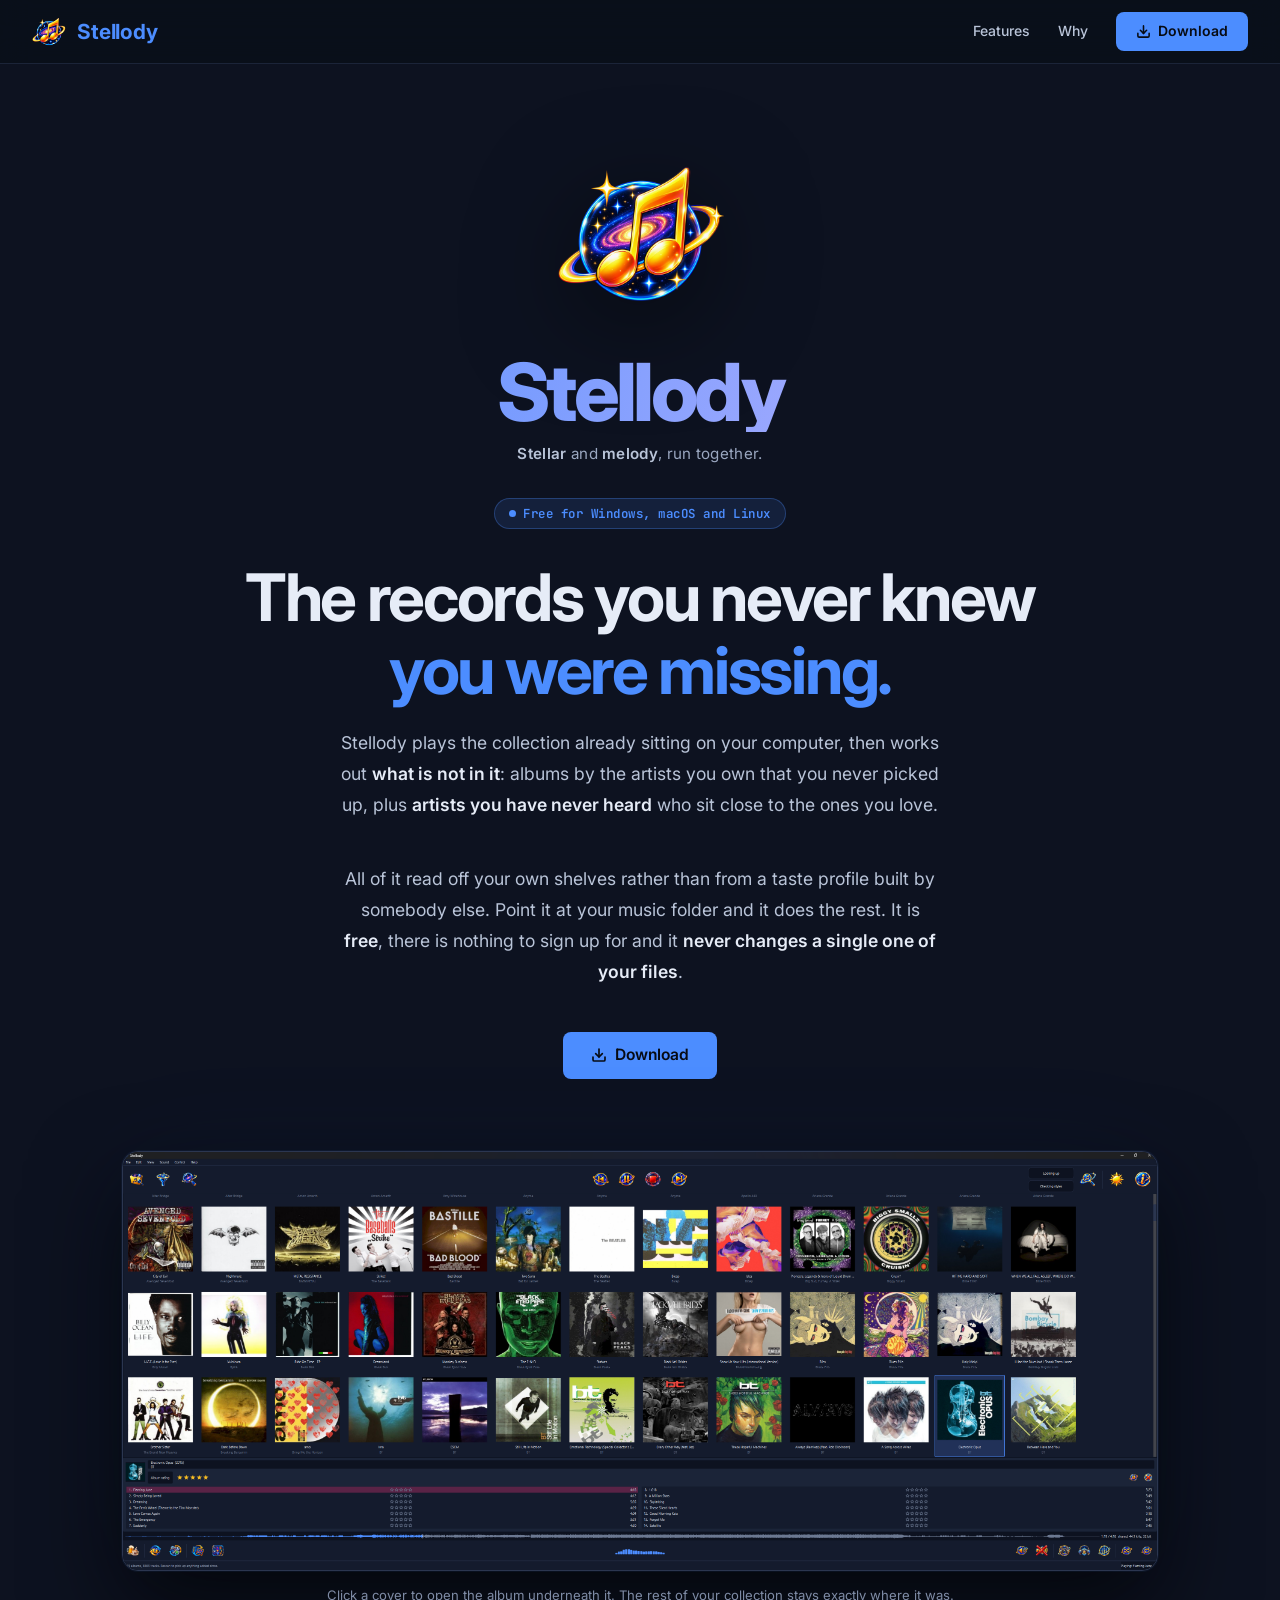
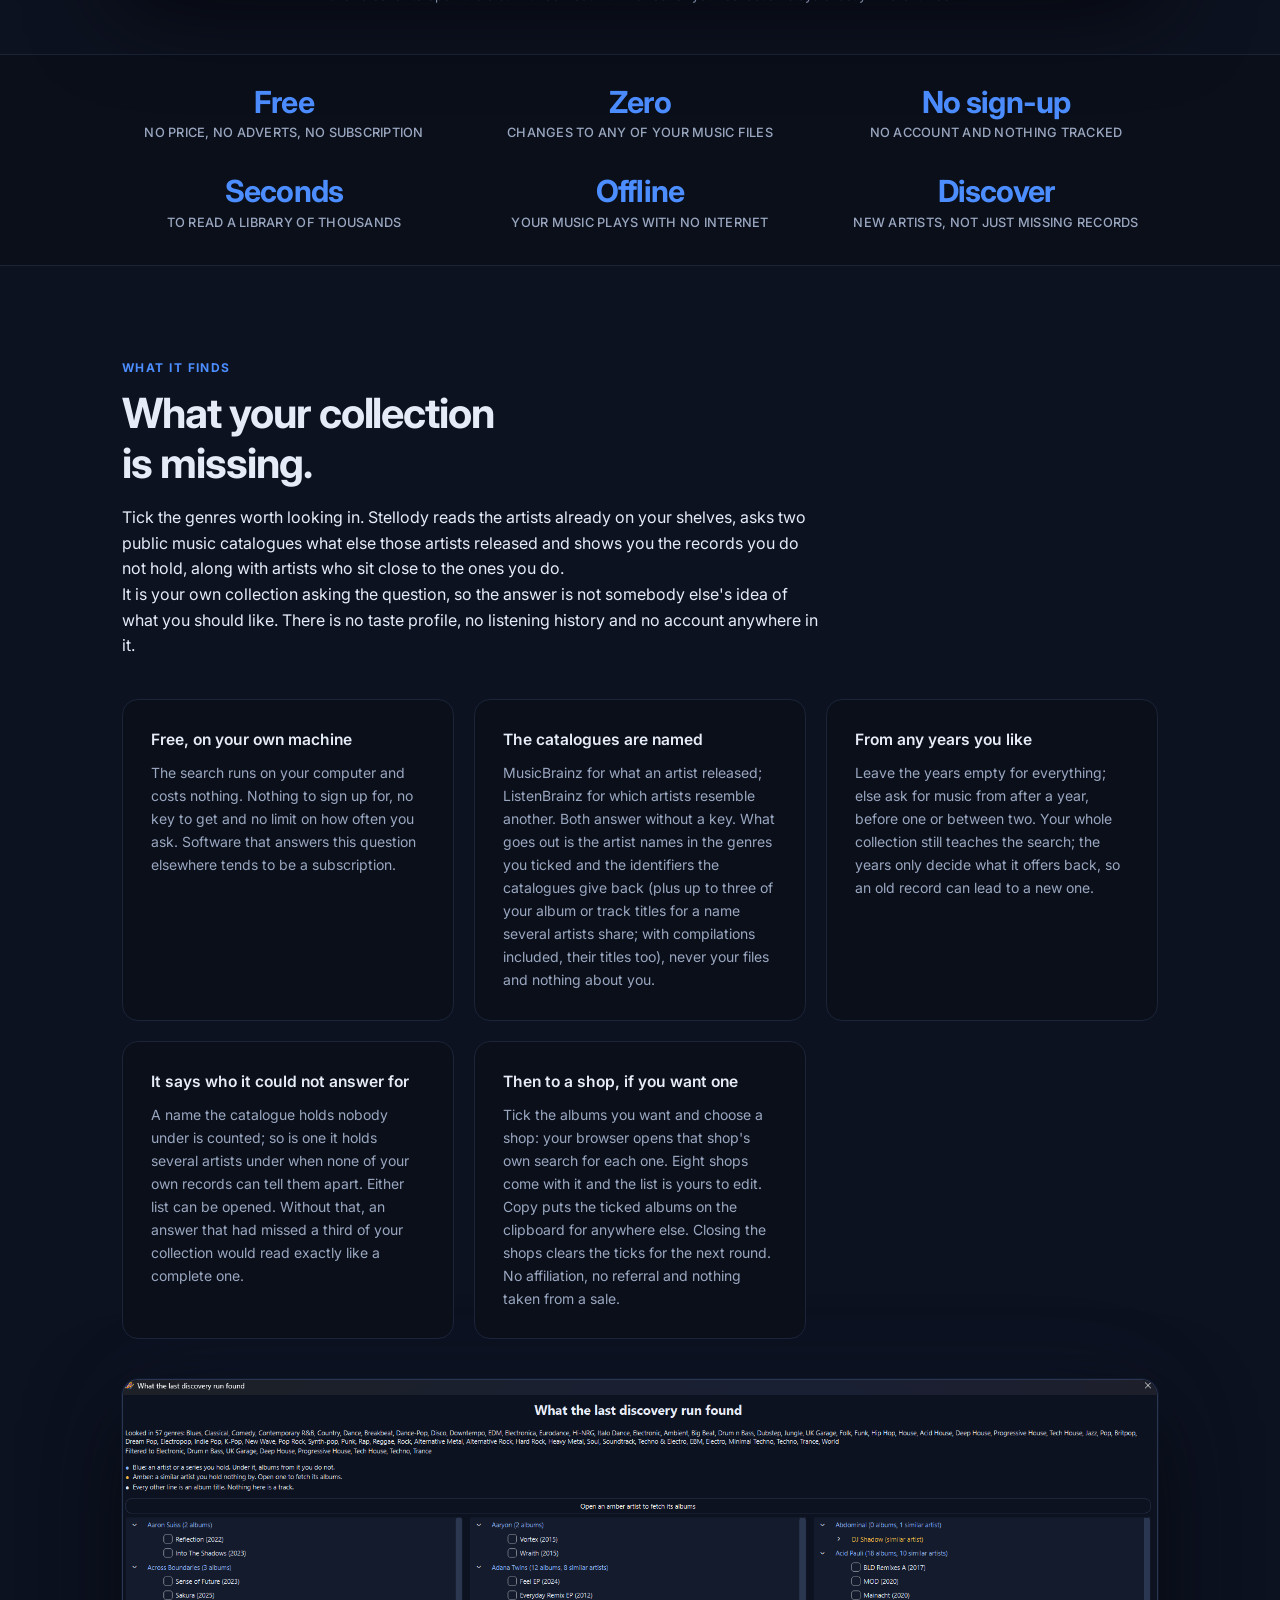
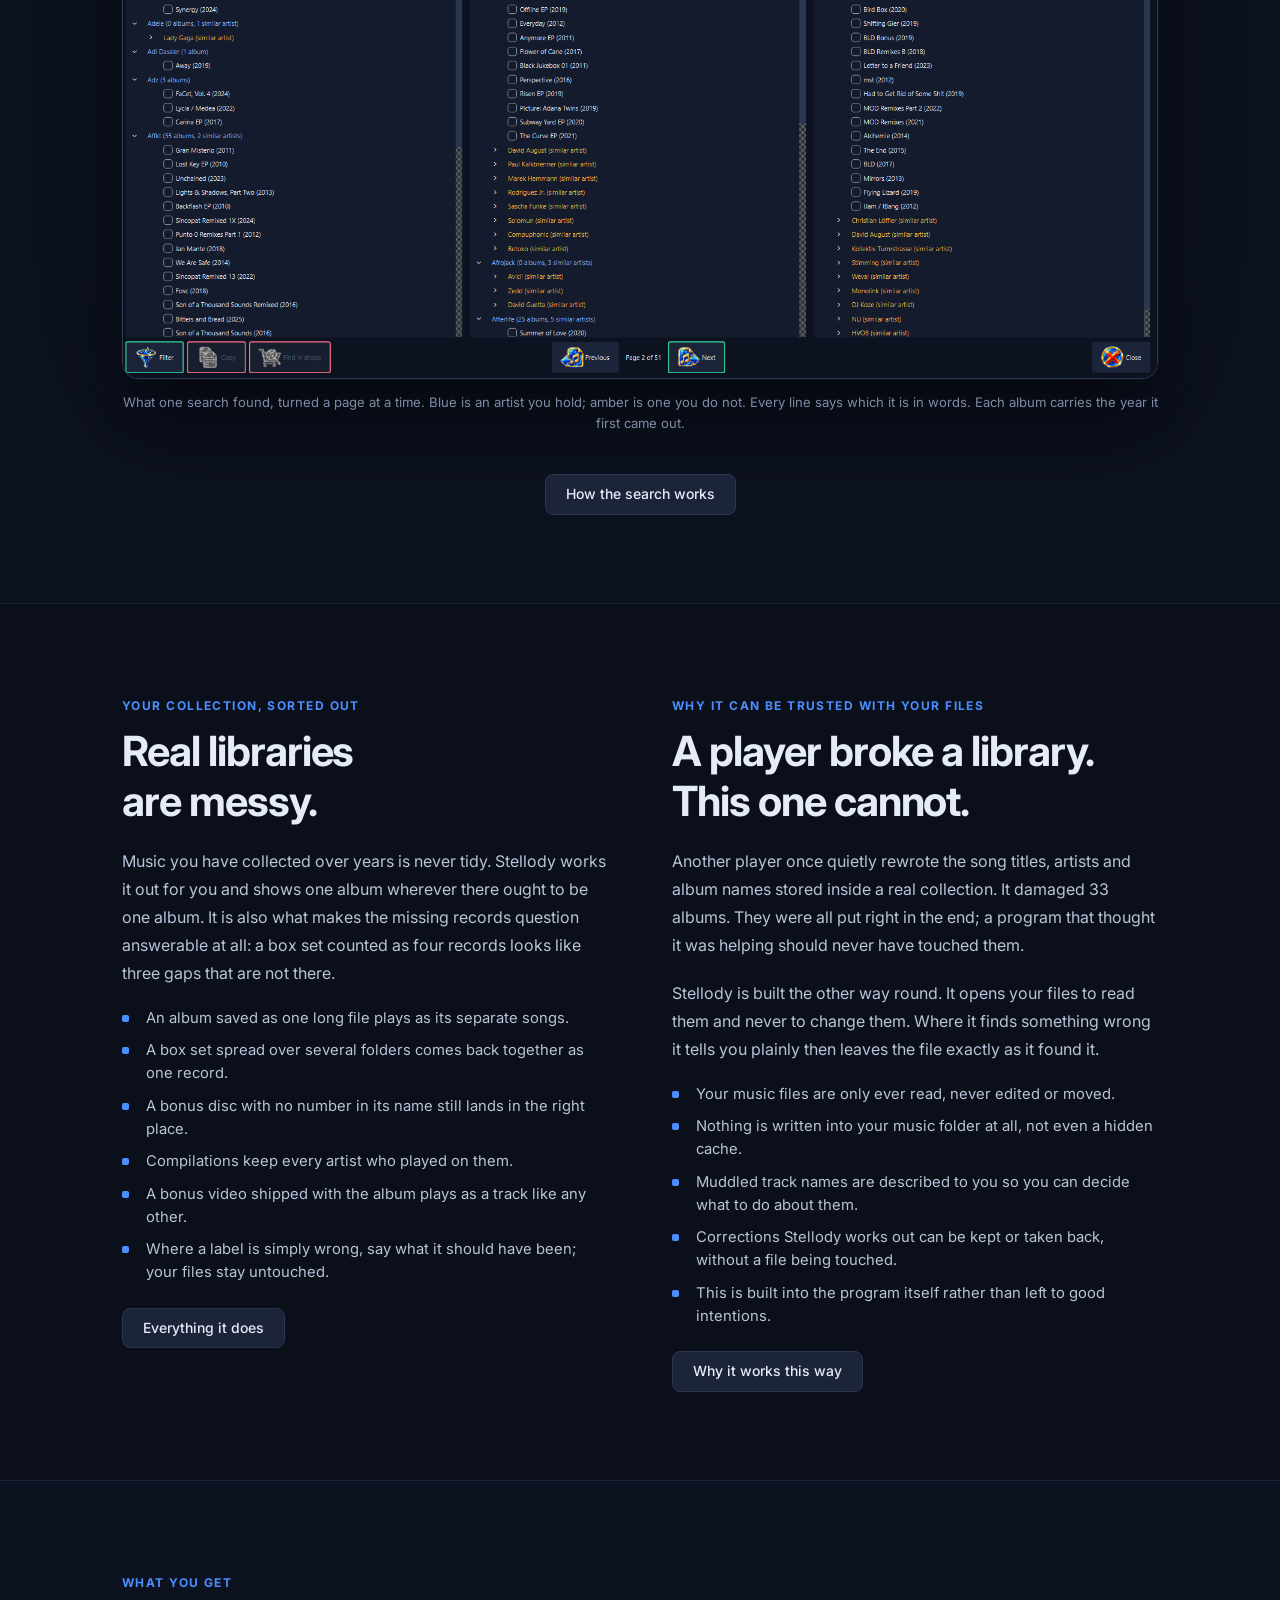
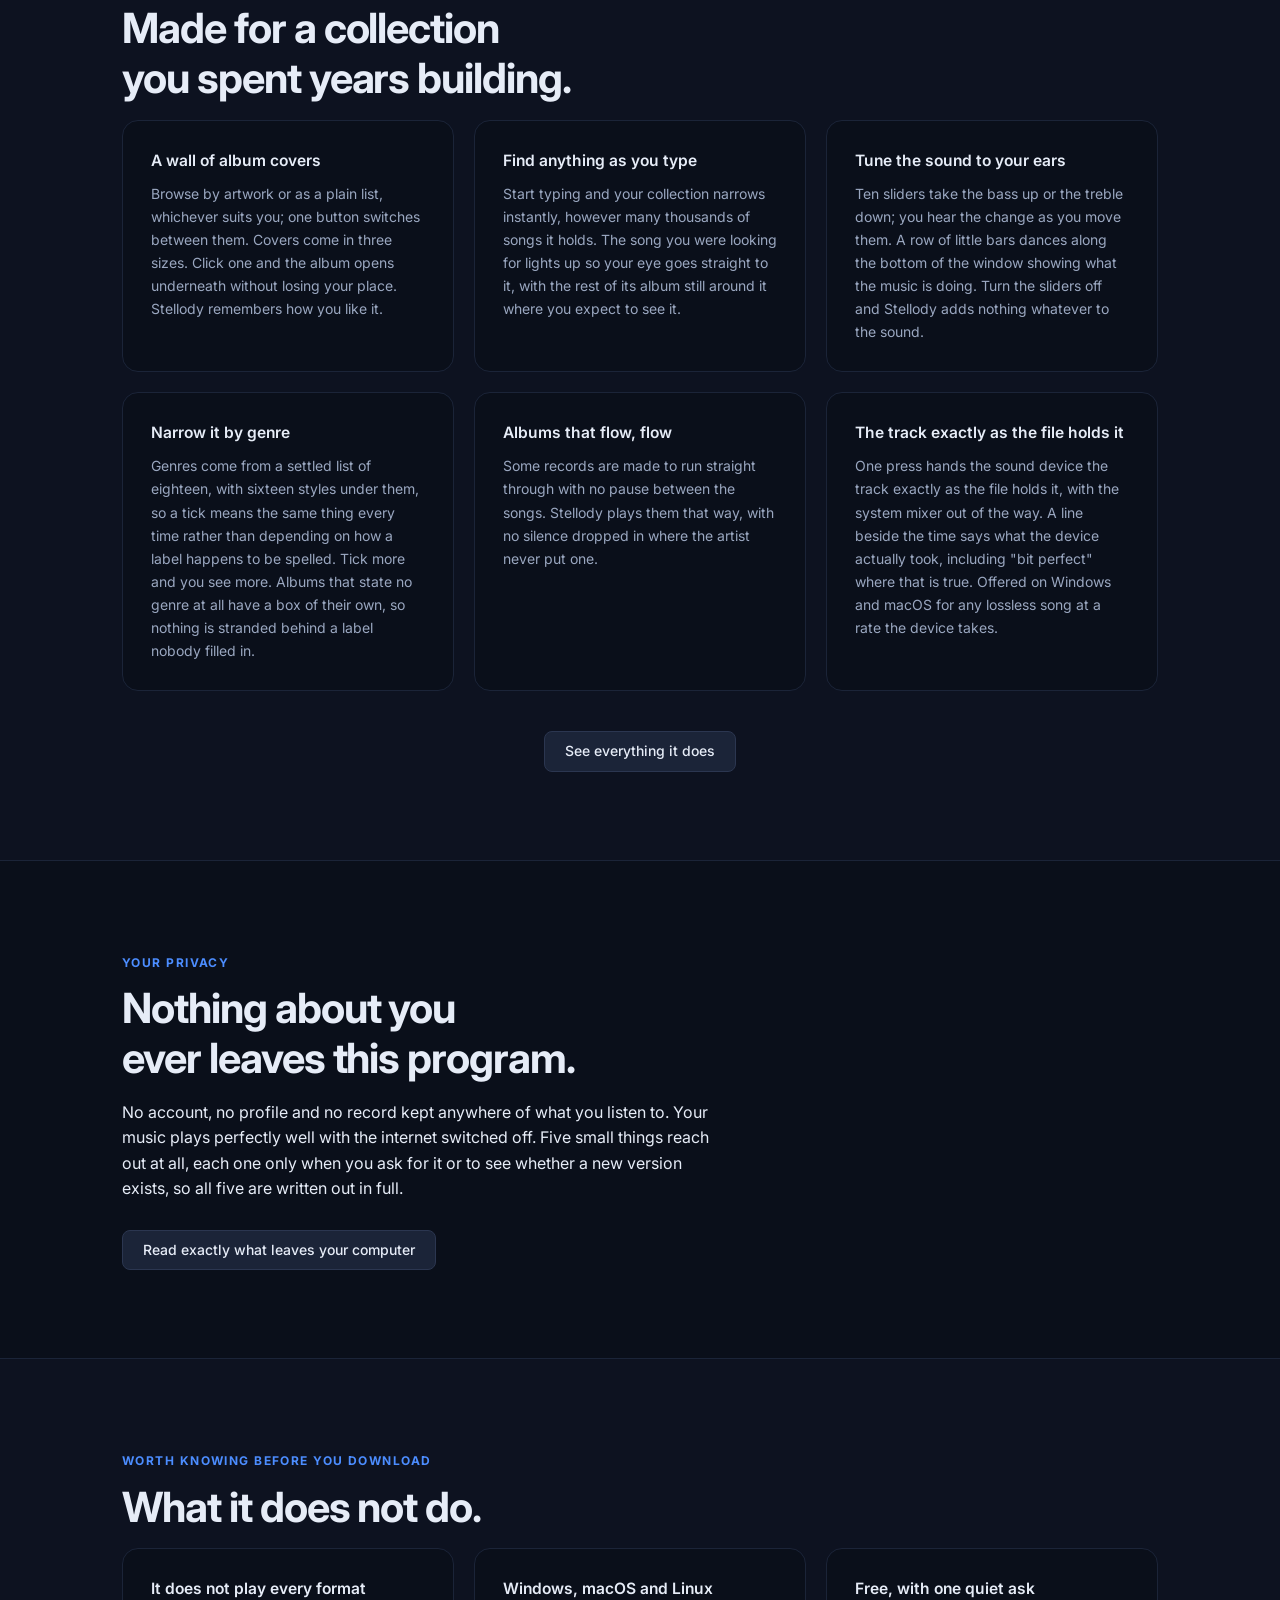
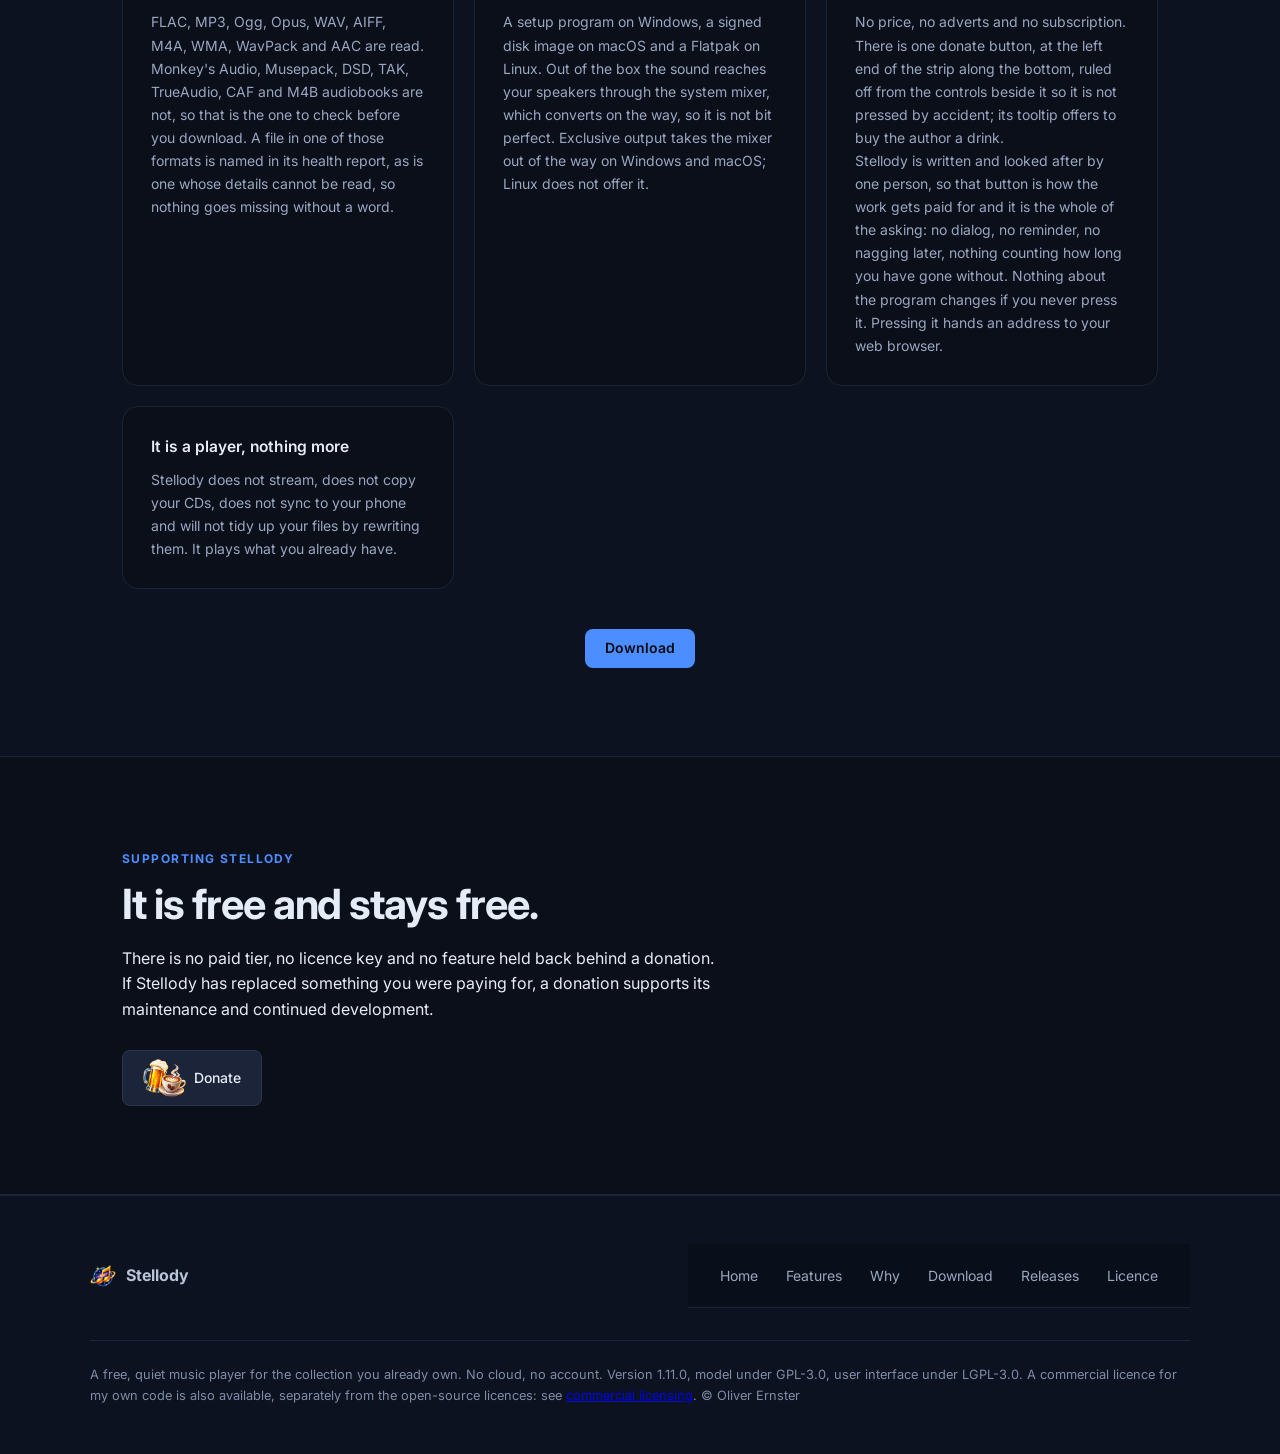
==== public/index.html @ 05eb162f "Mirror the site from Stellody@e28dd8b" ====
<!DOCTYPE html>
<html lang="en">
<head>
  <meta charset="UTF-8">
  <meta name="viewport" content="width=device-width, initial-scale=1.0">
  <title>Stellody: find the records your collection is missing</title>
  <meta name="description" content="Stellody plays the music already on your computer, then works out what is missing: albums by artists you own and artists close to them.">
  <link rel="canonical" href="https://stellody.co.uk/">
  <meta name="theme-color" content="#0d1220">
  <!-- Social link previews. og:image must be an absolute URL and a raster
       format; Discord and X will not resolve a relative path or render SVG. -->
  <meta property="og:type" content="website">
  <meta property="og:site_name" content="Stellody">
  <meta property="og:url" content="https://stellody.co.uk/">
  <meta property="og:title" content="Stellody: find the records your collection is missing">
  <meta property="og:description" content="Stellody plays the music already on your computer, then works out what is missing: albums by the artists you own and artists close to them. Read off your own shelves rather than a taste profile. Free; your files are never changed.">
  <meta property="og:image" content="https://stellody.co.uk/social-home.png">
  <meta property="og:image:type" content="image/png">
  <meta property="og:image:width" content="1200">
  <meta property="og:image:height" content="630">
  <meta property="og:image:alt" content="Stellody showing a wall of album sleeves with an album open beneath it">
  <meta property="og:locale" content="en_GB">
  <meta name="twitter:card" content="summary_large_image">
  <meta name="twitter:title" content="Stellody: find the records your collection is missing">
  <meta name="twitter:description" content="Plays the music already on your computer, then works out what is missing from it: albums by artists you own and artists close to them. Free; no files changed.">
  <meta name="twitter:image" content="https://stellody.co.uk/social-home.png">
  <script type="application/ld+json">
  {
    "@context": "https://schema.org",
    "@type": "WebSite",
    "@id": "https://stellody.co.uk/#site",
    "name": "Stellody",
    "url": "https://stellody.co.uk/",
    "inLanguage": "en-GB"
  }
  </script>
  <script type="application/ld+json">
  {
    "@context": "https://schema.org",
    "@type": "SoftwareApplication",
    "@id": "https://stellody.co.uk/#app",
    "name": "Stellody",
    "operatingSystem": ["Windows", "macOS", "Linux"],
    "applicationCategory": "MultimediaApplication",
    "applicationSubCategory": "Music player",
    "description": "Stellody plays the collection already on your computer, then works out what is missing from it: albums by the artists you own and artists who sit close to them, read off your own shelves rather than from a taste profile. No account, no subscription, no adverts and nothing about you sent anywhere. It never changes a single one of your files.",
    "url": "https://stellody.co.uk/",
    "downloadUrl": "https://github.com/oernster/stellody/releases",
    "license": ["https://www.gnu.org/licenses/gpl-3.0.html", "https://www.gnu.org/licenses/lgpl-3.0.html"],
    "image": "https://stellody.co.uk/stellody-512.png",
    "offers": {"@type": "Offer", "price": "0", "priceCurrency": "USD"},
    "author": {"@type": "Person", "name": "Oliver Ernster", "url": "https://github.com/oernster"}
  }
  </script>
  <link rel="icon" href="favicon.ico" sizes="any">
  <link rel="icon" type="image/png" sizes="32x32" href="favicon-32.png">
  <link rel="apple-touch-icon" href="apple-touch-icon.png">
  <link rel="preconnect" href="https://fonts.googleapis.com">
  <link rel="preconnect" href="https://fonts.gstatic.com" crossorigin>
  <link href="https://fonts.googleapis.com/css2?family=Inter:opsz,wght@14..32,300;14..32,400;14..32,500;14..32,600;14..32,700&family=JetBrains+Mono:wght@400;500&display=swap" rel="stylesheet">
  <link rel="stylesheet" href="styles.css">
</head>
<body>

<!-- Nav -->
<nav>
  <a class="nav-brand" href="./">
    <img src="stellody-512.png" alt="Stellody icon">
    <span>Stellody</span>
  </a>
  <div class="nav-right">
    <a class="nav-link" href="features.html">Features</a>
    <a class="nav-link" href="why.html">Why</a>
    <a class="btn-primary" href="download.html">
      <svg width="15" height="15" viewBox="0 0 24 24" fill="none" stroke="currentColor" stroke-width="2.5" stroke-linecap="round" stroke-linejoin="round"><path d="M21 15v4a2 2 0 0 1-2 2H5a2 2 0 0 1-2-2v-4"/><polyline points="7 10 12 15 17 10"/><line x1="12" y1="15" x2="12" y2="3"/></svg>
      Download
    </a>
  </div>
</nav>

<!-- Hero -->
<section class="hero">
  <img class="hero-icon fade" src="stellody-512.png" width="168" height="168" alt="Stellody app icon" fetchpriority="high" decoding="async">

  <p class="wordmark fade">Stellody</p>
  <p class="wordmark-gloss fade"><strong>Stellar</strong> and <strong>melody</strong>, run together.</p>

  <div class="badge fade">
    <span class="badge-dot"></span>
    Free for Windows, macOS and Linux
  </div>

  <h1 class="fade d1">The records you never knew<br><span class="accent">you were missing.</span></h1>

  <p class="hero-desc fade d2">
    Stellody plays the collection already sitting on your computer, then works out
    <strong>what is not in it</strong>: albums by the artists you own that you never picked up, plus
    <strong>artists you have never heard</strong> who sit close to the ones you love.</p>
  <p class="hero-desc fade d2">All of it read
    off your own shelves rather than from a taste profile built by somebody else. Point it at your
    music folder and it does the rest. It is <strong>free</strong>, there is nothing to sign up for
    and it <strong>never changes a single one of your files</strong>.
  </p>

  <div class="hero-cta fade d3">
    <a class="btn-primary" href="download.html">
      <svg width="16" height="16" viewBox="0 0 24 24" fill="none" stroke="currentColor" stroke-width="2.5" stroke-linecap="round" stroke-linejoin="round"><path d="M21 15v4a2 2 0 0 1-2 2H5a2 2 0 0 1-2-2v-4"/><polyline points="7 10 12 15 17 10"/><line x1="12" y1="15" x2="12" y2="3"/></svg>
      Download
    </a>
  </div>

  <div class="hero-shot fade d4">
    <div class="shot">
      <img src="screenshots/screenshot1.png" width="1720" height="696" alt="Stellody in its dark appearance, showing the collection as a grid of album sleeves. BT's Electronic Opus is picked out and opened in a pane beneath the grid: its cover, its title and its year above a five star album rating, then its fourteen tracks laid out in two columns, each track with a row of rating stars and a length beside it. Flaming June, the first track and the one playing, is marked on its row in the pane, while the foot of the window reads 613 albums, 8563 tracks at its left and Playing: Flaming June, BT at its right. The menu bar reads File, Edit, View, Sound, Control and Help. The play controls sit in the middle of the tray along the top, with the two discovery bars at rest to the right of them, each labelled with its stage and empty because no search is running; discovery, the appearance toggle and Help end the tray. The waveform of the playing track runs along the bottom with a line marking how far it has reached; beside it the time reads 1:19 of 4:18, then what the sound device took: shared, 44.1 kHz, 32 bit. The spectrum display sits in the middle of the strip below it. Volume, mute, the output device, exclusive output and the equalizer are grouped at its right end, then shuffle and repeat.">
    </div>
    <p class="shot-caption">Click a cover to open the album underneath it. The rest of your collection stays exactly where it was.</p>
  </div>
</section>

<!-- Stats bar -->
<div class="stats-bar">
  <div class="stats-inner">
    <div class="stat"><div class="stat-value">Free</div><div class="stat-label">No price, no adverts, no subscription</div></div>
    <div class="stat"><div class="stat-value">Zero</div><div class="stat-label">Changes to any of your music files</div></div>
    <div class="stat"><div class="stat-value">No sign-up</div><div class="stat-label">No account and nothing tracked</div></div>
    <div class="stat"><div class="stat-value">Seconds</div><div class="stat-label">To read a library of thousands</div></div>
    <div class="stat"><div class="stat-value">Offline</div><div class="stat-label">Your music plays with no internet</div></div>
    <div class="stat"><div class="stat-value">Discover</div><div class="stat-label">New artists, not just missing records</div></div>
  </div>
</div>

<!-- Discovery: the thing no other free local player does -->
<section class="section">
  <div class="section-label">What it finds</div>
  <h2 class="section-title">What your collection<br>is missing.</h2>
  <p style="max-width:70ch;">
    Tick the genres worth looking in. Stellody reads the artists already on your shelves, asks two
    public music catalogues what else those artists released and shows you the records you do not
    hold, along with artists who sit close to the ones you do.
  </p>
  <p style="max-width:70ch;">
    It is your own collection asking the question, so the answer is not somebody else's idea of what
    you should like. There is no taste profile, no listening history and no account anywhere in it.
  </p>
  <div class="features-grid" style="margin-top:2.5rem;">
    <div class="feat">
      <h3>Free, on your own machine</h3>
      <p>The search runs on your computer and costs nothing. Nothing to sign up for, no key to get and
      no limit on how often you ask. Software that answers this question elsewhere tends to be a
      subscription.</p>
    </div>
    <div class="feat">
      <h3>The catalogues are named</h3>
      <p>MusicBrainz for what an artist released; ListenBrainz for which artists resemble another. Both
      answer without a key. What goes out is the artist names in the genres you ticked and the
      identifiers the catalogues give back (plus up to three of your album or track titles for a name
      several artists share; with compilations included, their titles too), never your files and
      nothing about you.</p>
    </div>
    <div class="feat">
      <h3>From any years you like</h3>
      <p>Leave the years empty for everything; else ask for music from after a year, before one or
      between two. Your whole collection still teaches the search; the years only decide what it
      offers back, so an old record can lead to a new one.</p>
    </div>
    <div class="feat">
      <h3>It says who it could not answer for</h3>
      <p>A name the catalogue holds nobody under is counted; so is one it holds several artists under
      when none of your own records can tell them apart.
      Either list can be opened. Without that, an answer that had missed a third of your collection
      would read exactly like a complete one.</p>
    </div>
    <div class="feat">
      <h3>Then to a shop, if you want one</h3>
      <p>Tick the albums you want and choose a shop: your browser opens that shop's own search for each
      one. Eight shops come with it and the list is yours to edit. Copy puts the ticked albums on the
      clipboard for anywhere else. Closing the shops clears the ticks for the next round. No
      affiliation, no referral and nothing taken from a sale.</p>
    </div>
  </div>

  <div class="shot" style="margin-top:2.5rem;">
    <img src="screenshots/discovered.png" width="1722" height="995" alt="The What the last discovery run found window, opened across a wide screen. A line at the top says the search looked in 57 genres and lists them; the next says the answer is filtered to Electronic, Drum n Bass, UK Garage, Deep House, Progressive House, Tech House, Techno and Trance, with nothing held back. Under it a key names the three kinds of row: an artist or a series you hold, drawn in blue, with albums from it you do not hold underneath; a similar artist you hold nothing by, drawn in amber, which fetches its albums when opened; every other line, which is an album title. A strip reads Open an amber artist to fetch its albums. The answer is dealt into three columns, among them Aaron Suiss with 2 albums, Adana Twins with 12 albums and 8 similar artists listed in amber beneath them; Acid Pauli has 18 albums and 10 similar artists. Every album has a tick box with the year it first came out beside its title. Nothing is ticked, so Copy and Find in shops are outlined in red and shut off. One row runs under the columns: Filter, Copy and Find in shops at the left, then Previous and Next with the words Page 2 of 51 between them, Next ringed in green, then Close at the right.">
  </div>
  <p class="shot-caption">What one search found, turned a page at a time. Blue is an artist you hold; amber is one you do not. Every line says which it is in words. Each album carries the year it first came out.</p>

  <p style="text-align:center;margin-top:2.5rem;">
    <a class="btn-secondary" href="features.html">How the search works</a>
  </p>
</section>

<!-- Never writes -->
<div class="split-band">
  <section class="section">
    <div class="split-grid">
      <div class="split-text">
        <div class="section-label">Your collection, sorted out</div>
        <h2 class="section-title" style="margin-bottom:1.25rem;">Real libraries<br>are messy.</h2>
        <p>
          Music you have collected over years is never tidy. Stellody works it out for you and shows one
          album wherever there ought to be one album. It is also what makes the missing records question
          answerable at all: a box set counted as four records looks like three gaps that are not there.
        </p>
        <ul>
          <li>An album saved as one long file plays as its separate songs.</li>
          <li>A box set spread over several folders comes back together as one record.</li>
          <li>A bonus disc with no number in its name still lands in the right place.</li>
          <li>Compilations keep every artist who played on them.</li>
          <li>A bonus video shipped with the album plays as a track like any other.</li>
          <li>Where a label is simply wrong, say what it should have been; your files stay untouched.</li>
        </ul>
        <a class="btn-secondary" href="features.html">Everything it does</a>
      </div>
      <div class="split-text">
        <div class="section-label">Why it can be trusted with your files</div>
        <h2 class="section-title" style="margin-bottom:1.25rem;">A player broke a library.<br>This one cannot.</h2>
        <p>
          Another player once quietly rewrote the song titles, artists and album names stored inside a
          real collection. It damaged 33 albums. They were all put right in the end; a program that
          thought it was helping should never have touched them.
        </p>
        <p>
          Stellody is built the other way round. It opens your files to read them and never to change
          them. Where it finds something wrong it tells you plainly then leaves the file exactly as it
          found it.
        </p>
        <ul>
          <li>Your music files are only ever read, never edited or moved.</li>
          <li>Nothing is written into your music folder at all, not even a hidden cache.</li>
          <li>Muddled track names are described to you so you can decide what to do about them.</li>
          <li>Corrections Stellody works out can be kept or taken back, without a file being touched.</li>
          <li>This is built into the program itself rather than left to good intentions.</li>
        </ul>
        <a class="btn-secondary" href="why.html">Why it works this way</a>
      </div>
    </div>
  </section>
</div>

<!-- Feature grid -->
<section class="section">
  <div class="section-label">What you get</div>
  <h2 class="section-title">Made for a collection<br>you spent years building.</h2>
  <div class="features-grid">
    <div class="feat">
      <h3>A wall of album covers</h3>
      <p>Browse by artwork or as a plain list, whichever suits you; one button switches between
      them. Covers come in three sizes. Click one and the album opens underneath without losing your
      place. Stellody remembers how you like it.</p>
    </div>
    <div class="feat">
      <h3>Find anything as you type</h3>
      <p>Start typing and your collection narrows instantly, however many thousands of songs it holds.
      The song you were looking for lights up so your eye goes straight to it, with the rest of its album
      still around it where you expect to see it.</p>
    </div>
    <div class="feat">
      <h3>Tune the sound to your ears</h3>
      <p>Ten sliders take the bass up or the treble down; you hear the change as you move them. A row
      of little bars dances along the bottom of the window showing what the music is doing. Turn the
      sliders off and Stellody adds nothing whatever to the sound.</p>
    </div>
    <div class="feat">
      <h3>Narrow it by genre</h3>
      <p>Genres come from a settled list of eighteen, with sixteen styles under them, so a tick means the
      same thing every time rather than depending on how a label happens to be spelled. Tick more and you
      see more. Albums that state no genre at all have a box of their own, so nothing is stranded behind a
      label nobody filled in.</p>
    </div>
    <div class="feat">
      <h3>Albums that flow, flow</h3>
      <p>Some records are made to run straight through with no pause between the songs. Stellody plays
      them that way, with no silence dropped in where the artist never put one.</p>
    </div>
    <div class="feat">
      <h3>The track exactly as the file holds it</h3>
      <p>One press hands the sound device the track exactly as the file holds it, with the system mixer
      out of the way. A line beside the time says what the device actually took, including "bit
      perfect" where that is true. Offered on Windows and macOS for any lossless song at a rate the
      device takes.</p>
    </div>
  </div>
  <p style="text-align:center;margin-top:2.5rem;">
    <a class="btn-secondary" href="features.html">See everything it does</a>
  </p>
</section>

<!-- Privacy, in one line, with the detail on the Why page -->
<div class="split-band">
  <section class="section">
    <div class="section-label">Your privacy</div>
    <h2 class="section-title">Nothing about you<br>ever leaves this program.</h2>
    <p style="max-width:60ch;">
      No account, no profile and no record kept anywhere of what you listen to. Your music plays
      perfectly well with the internet switched off. Five small things reach out at all, each one only
      when you ask for it or to see whether a new version exists, so all five are written out in full.
    </p>
    <p style="margin-top:1.75rem;">
      <a class="btn-secondary" href="why.html">Read exactly what leaves your computer</a>
    </p>
  </section>
</div>

<!-- Honest about -->
<section class="section">
  <div class="section-label">Worth knowing before you download</div>
  <h2 class="section-title">What it does not do.</h2>
  <div class="features-grid">
    <div class="feat">
      <h3>It does not play every format</h3>
      <p>FLAC, MP3, Ogg, Opus, WAV, AIFF, M4A, WMA, WavPack and AAC are read. Monkey's Audio, Musepack,
      DSD, TAK, TrueAudio, CAF and M4B audiobooks are not, so that is the one to check before you download. A file in one of
      those formats is named in its health report, as is one whose details cannot be read, so nothing
      goes missing without a word.</p>
    </div>
    <div class="feat">
      <h3>Windows, macOS and Linux</h3>
      <p>A setup program on Windows, a signed disk image on macOS and a Flatpak on Linux. Out of the box
      the sound reaches your speakers through the system mixer, which converts on the way, so it is not
      bit perfect. Exclusive output takes the mixer out of the way on Windows and macOS; Linux does not
      offer it.</p>
    </div>
    <div class="feat">
      <h3>Free, with one quiet ask</h3>
      <p>No price, no adverts and no subscription. There is one donate button, at the left end of the
      strip along the bottom, ruled off from the controls beside it so it is not pressed by accident;
      its tooltip offers to buy the author a drink.</p>
      <p>Stellody is written and looked after by one person,
      so that button is how the work gets paid for and it is the whole of the asking: no dialog, no
      reminder, no nagging later, nothing counting how long you have gone without. Nothing about the
      program changes if you never press it. Pressing it hands an address to your web browser.</p>
    </div>
    <div class="feat">
      <h3>It is a player, nothing more</h3>
      <p>Stellody does not stream, does not copy your CDs, does not sync to your phone and will not tidy
      up your files by rewriting them. It plays what you already have.</p>
    </div>
  </div>
  <p style="text-align:center;margin-top:2.5rem;">
    <a class="btn-primary" href="download.html">Download</a>
  </p>
</section>

<!-- Supporting -->
<div class="split-band">
  <section class="section">
    <div class="section-label">Supporting Stellody</div>
    <h2 class="section-title">It is free and stays free.</h2>
    <p style="max-width:60ch;">
      There is no paid tier, no licence key and no feature held back behind a donation. If Stellody
      has replaced something you were paying for, a donation supports its maintenance and continued
      development.
    </p>
    <p style="margin-top:1.75rem;">
      <a class="btn-secondary" href="https://www.paypal.com/ncp/payment/A7PWRKSKXHBGC"><img src="donate.png" alt="">Donate</a>
    </p>
  </section>
</div>

<!-- Footer -->
<footer>
  <div class="footer-inner">
    <div class="footer-top">
      <a class="footer-brand" href="./">
        <img src="stellody-512.png" alt="Stellody">
        <span>Stellody</span>
      </a>
      <nav class="footer-links">
        <a href="./">Home</a>
        <a href="features.html">Features</a>
        <a href="why.html">Why</a>
        <a href="download.html">Download</a>
        <a href="https://github.com/oernster/stellody/releases">Releases</a>
        <a href="https://github.com/oernster/stellody/blob/main/LICENSE">Licence</a>
      </nav>
    </div>
    <div class="footer-bottom">
      <p>A free, quiet music player for the collection you already own. No cloud, no account.
      Version <!--VERSION-->1.11.0<!--/VERSION-->, model under GPL-3.0, user interface under LGPL-3.0.
      A commercial licence for my own code is also available, separately from the open-source licences: see <a href="https://ernster.dev/commercial-licensing.html">commercial licensing</a>.
      &copy; Oliver Ernster</p>
    </div>
  </div>
</footer>

</body>
</html>
---- public/styles.css ----
/* Stellody site styles, shared by every page.

   The palette is Stellody's own, taken from `stellody/ui/theme.py` rather than
   picked again here, so the site and the application cannot come to disagree
   about what colour Stellody is. The dark appearance is the one the site wears.
*/

:root {
  --base:     #0d1220;
  --mantle:   #0a0f1a;
  --crust:    #070b13;
  --surface0: #1b2438;
  --surface1: #2b3650;
  --surface2: #3a4767;
  --overlay0: #6b7891;
  --overlay1: #7f8ca6;
  --subtext0: #9aa7c0;
  --subtext1: #b9c4d8;
  --text:     #e6ecf7;
  --lavender: #a5b4fc;
  --blue:     #4c8dff;
  --sapphire: #69a1ff;
  --teal:     #5eead4;
  --green:    #34d399;
  --yellow:   #fbbf24;
  --peach:    #fb923c;
  --maroon:   #f2a2ad;
  --red:      #f87171;
  --mauve:    #c4b5fd;
  --pink:     #f0abfc;
  /* Stellody's accent is the blue the application paints its own with. The
     star colour is the one the rating control draws in. */
  --accent:        var(--blue);
  --accent-rgb:    76, 141, 255;
  --star:          var(--yellow);
}

*, *::before, *::after { box-sizing: border-box; margin: 0; padding: 0; }

html { scroll-behavior: smooth; }

body {
  font-family: 'Inter', system-ui, sans-serif;
  background: var(--base);
  color: var(--text);
  line-height: 1.6;
  -webkit-font-smoothing: antialiased;
}

/* Navigation */
nav {
  position: sticky;
  top: 0;
  z-index: 100;
  background: rgba(10, 15, 26, 0.88);
  backdrop-filter: blur(14px);
  -webkit-backdrop-filter: blur(14px);
  border-bottom: 1px solid var(--surface0);
  padding: 0 2rem;
  height: 64px;
  display: flex;
  align-items: center;
  justify-content: space-between;
}

.nav-brand { display: flex; align-items: center; gap: 0.7rem; text-decoration: none; }
/* The mark and the name carry the brand on every page but the front one, where
   the hero says it outright. At nav-link size the name read as another item in
   the bar rather than as whose site this is, so both are set deliberately
   above it. */
.nav-brand img { width: 34px; height: 34px; }
.nav-brand span { font-size: 1.3rem; font-weight: 700; letter-spacing: -0.01em; color: var(--accent); }

.nav-right { display: flex; align-items: center; gap: 1.75rem; }
.nav-right a.nav-link {
  color: var(--subtext1);
  text-decoration: none;
  font-size: 0.875rem;
  font-weight: 500;
  transition: color 0.18s;
}
.nav-right a.nav-link:hover { color: var(--text); }

/* Buttons */
.btn-primary {
  display: inline-flex;
  align-items: center;
  gap: 0.45rem;
  background: var(--accent);
  color: var(--crust);
  text-decoration: none;
  font-weight: 600;
  font-size: 0.875rem;
  padding: 0.5rem 1.25rem;
  border-radius: 8px;
  transition: opacity 0.18s, transform 0.15s;
  white-space: nowrap;
}
.btn-primary:hover { opacity: 0.88; transform: translateY(-1px); }

.btn-secondary {
  display: inline-flex;
  align-items: center;
  gap: 0.45rem;
  background: var(--surface0);
  color: var(--text);
  text-decoration: none;
  font-weight: 500;
  font-size: 0.875rem;
  padding: 0.5rem 1.25rem;
  border-radius: 8px;
  border: 1px solid var(--surface1);
  transition: background 0.18s, transform 0.15s;
  white-space: nowrap;
}
.btn-secondary:hover { background: var(--surface1); transform: translateY(-1px); }

/* A button whose label is preceded by artwork rather than plain text. Sized in
   em against the button's own type, so the two stay in proportion if that type
   ever changes. At one line box the artwork could not be read, so the mark
   takes 2.7 times that and this button is deliberately taller than a text-only
   one beside it. display: block drops the inline descender space that would
   otherwise add a stray couple of pixels under the picture. */
.btn-secondary img {
  display: block;
  height: 2.7em;
  width: auto;
}


/* Hero */
.hero { max-width: 1100px; margin: 0 auto; padding: 5.5rem 2rem 3rem; text-align: center; }

.hero-icon {
  display: block;
  width: 168px;
  height: 168px;
  margin: 0 auto 2rem;
  filter: drop-shadow(0 22px 50px rgba(0, 0, 0, 0.5));
}

/* The product's own name, as the largest thing on the page. The headline below
   says what it does; nothing said what it was called, so the name appeared only
   in the corner at nav size. Set above the headline's own ceiling on purpose,
   so the first thing read is the thing being named. */
.wordmark {
  font-size: clamp(3rem, 8vw, 5rem);
  font-weight: 800;
  letter-spacing: -0.045em;
  line-height: 1;
  margin: 0 0 0.6rem;
  color: var(--text);
}

/* The gradient is composed from palette tokens rather than from hex, so the
   one home for a colour stays the one home. It is applied only where the
   clip is supported: without the guard an unsupported browser keeps the
   transparent fill and the name disappears entirely, which is the one
   failure this element must not have. */
@supports ((-webkit-background-clip: text) or (background-clip: text)) {
  .wordmark {
    background: linear-gradient(100deg, var(--accent), var(--mauve));
    -webkit-background-clip: text;
    background-clip: text;
    color: transparent;
  }
}

.wordmark-gloss {
  font-size: 0.95rem;
  color: var(--subtext0);
  letter-spacing: 0.02em;
  margin: 0 0 2rem;
}
.wordmark-gloss strong { color: var(--subtext1); font-weight: 600; }

.badge {
  display: inline-flex;
  align-items: center;
  gap: 0.45rem;
  background: rgba(var(--accent-rgb), 0.12);
  border: 1px solid rgba(var(--accent-rgb), 0.3);
  color: var(--accent);
  font-size: 0.78rem;
  font-weight: 600;
  font-family: 'JetBrains Mono', monospace;
  padding: 0.3rem 0.9rem;
  border-radius: 99px;
  margin-bottom: 2rem;
  letter-spacing: 0.04em;
}
.badge-dot { width: 7px; height: 7px; border-radius: 50%; background: var(--accent); flex-shrink: 0; }

h1 {
  font-size: clamp(2.5rem, 6vw, 4.1rem);
  font-weight: 700;
  letter-spacing: -0.035em;
  line-height: 1.1;
  margin-bottom: 1.4rem;
}
h1 .accent { color: var(--accent); }

.hero-desc {
  font-size: 1.1rem;
  color: var(--subtext1);
  max-width: 600px;
  margin: 0 auto 2.75rem;
  line-height: 1.75;
}
.hero-desc strong { color: var(--text); font-weight: 600; }

.hero-cta { display: flex; gap: 1rem; justify-content: center; flex-wrap: wrap; margin-bottom: 4.5rem; }
.hero-cta .btn-primary, .hero-cta .btn-secondary { font-size: 0.975rem; padding: 0.7rem 1.75rem; }

.shot {
  border-radius: 16px;
  overflow: hidden;
  border: 1px solid var(--surface1);
  background: var(--crust);
  box-shadow:
    0 0 0 1px rgba(var(--accent-rgb), 0.06),
    0 36px 90px rgba(0, 0, 0, 0.7),
    0 0 120px rgba(var(--accent-rgb), 0.05);
}
.shot img { width: 100%; height: auto; display: block; }

/* Wider than the house default, because Stellody's window is: the shot is
   almost two and a half times as wide as it is tall, so the narrower frame
   left it a strip nobody could read the track list in. */
.hero-shot { max-width: 1100px; margin: 0 auto; }

/* Stats bar */
.stats-bar { background: var(--mantle); border-top: 1px solid var(--surface0); border-bottom: 1px solid var(--surface0); }
/* A grid rather than a wrapping flex row, so the two rows share their columns.
   Centring each row on its own contents put Seconds 49px to the left of Free
   above it and Discover 26px to the left of No sign-up, measured, because a
   row of three widths centres on the total of those widths. Stated tracks make
   the second row sit under the first whatever the words in it are. */
.stats-inner {
  max-width: 1100px;
  margin: 0 auto;
  padding: 2rem;
  display: grid;
  grid-template-columns: repeat(3, 1fr);
  gap: 2rem;
  align-items: start;
}
/* No dividers. A rule between siblings cannot know where a wrapped row begins,
   so the first stat on the second row carried a line with nothing to its left;
   the bar already wrapped at the ordinary desktop width, so it was there to be
   seen rather than waiting for a narrow one. The gap does the separating. */
.stat { text-align: center; padding: 0 1rem; }
.stat-value { font-size: 1.9rem; font-weight: 700; letter-spacing: -0.03em; color: var(--accent); line-height: 1; margin-bottom: 0.4rem; }
.stat-label { font-size: 0.8rem; color: var(--subtext0); font-weight: 500; letter-spacing: 0.02em; text-transform: uppercase; }

/* Section wrapper */
.section { max-width: 1100px; margin: 0 auto; padding: 5.5rem 2rem; }
.section-label {
  display: inline-block;
  color: var(--accent);
  font-size: 0.75rem;
  font-weight: 700;
  letter-spacing: 0.12em;
  text-transform: uppercase;
  margin-bottom: 0.75rem;
}
.section-title { font-size: clamp(1.8rem, 4vw, 2.6rem); font-weight: 700; letter-spacing: -0.025em; line-height: 1.2; margin-bottom: 1rem; }
.section-sub { font-size: 1.025rem; color: var(--subtext1); max-width: 560px; line-height: 1.75; margin-bottom: 3.5rem; }

/* Features grid */
.features-grid { display: grid; grid-template-columns: repeat(auto-fill, minmax(305px, 1fr)); gap: 1.25rem; }
.feat {
  background: var(--mantle);
  border: 1px solid var(--surface0);
  border-radius: 16px;
  padding: 1.75rem;
  transition: border-color 0.2s, transform 0.2s;
}
.feat:hover { border-color: var(--surface2); transform: translateY(-3px); }
.feat-icon {
  width: 44px;
  height: 44px;
  border-radius: 12px;
  display: flex;
  align-items: center;
  justify-content: center;
  margin-bottom: 1.1rem;
  flex-shrink: 0;
}
.ic-green  { background: rgba(166,227,161,0.15); color: var(--green); }
.ic-red    { background: rgba(243,139,168,0.15); color: var(--red); }
.ic-blue   { background: rgba(137,180,250,0.15); color: var(--blue); }
.ic-teal   { background: rgba(148,226,213,0.15); color: var(--teal); }
.ic-peach  { background: rgba(250,179,135,0.15); color: var(--peach); }
.ic-sapp   { background: rgba(116,199,236,0.15); color: var(--sapphire); }
.ic-lav    { background: rgba(180,190,254,0.15); color: var(--lavender); }
.ic-yellow { background: rgba(249,226,175,0.15); color: var(--yellow); }
.ic-mauve  { background: rgba(203,166,247,0.15); color: var(--mauve); }
.ic-pink   { background: rgba(245,194,231,0.15); color: var(--pink); }
/* A tenth card would sit alone on a fourth row, so it spans the grid and
   lays out horizontally, reading as a closing note rather than a leftover. */
.feat-wide { grid-column: 1 / -1; display: flex; align-items: center; gap: 1.25rem; }
.feat-wide .feat-icon { flex: 0 0 auto; margin-bottom: 0; }
.feat-wide .feat-wide-body { display: flex; flex-direction: column; gap: 0.35rem; }
.feat-wide h3 { margin: 0; }
.feat-wide p { margin: 0; }
@media (max-width: 700px) {
  .feat-wide { flex-direction: column; align-items: flex-start; gap: 0.75rem; }
}
.feat h3 { font-size: 0.975rem; font-weight: 600; color: var(--text); margin-bottom: 0.5rem; }
.feat p { font-size: 0.875rem; color: var(--subtext0); line-height: 1.65; }

.divider { max-width: 1100px; margin: 0 auto; height: 1px; background: var(--surface0); }

/* Split section (text + screenshot) */
.split-band { background: var(--mantle); border-top: 1px solid var(--surface0); border-bottom: 1px solid var(--surface0); }
/* Started at the top rather than centred. The two columns hold different
   amounts, 700px against 601px measured, so centring dropped the shorter
   one 50px and its blue label sat below the other's with nothing to
   explain the step. Two headings side by side are read as a pair. */
.split-grid { display: grid; grid-template-columns: 1fr 1fr; gap: 4rem; align-items: start; }
.split-grid .split-text p { color: var(--subtext1); font-size: 1rem; line-height: 1.75; margin-bottom: 1.25rem; }
.split-grid .split-text ul { list-style: none; display: flex; flex-direction: column; gap: 0.6rem; margin-bottom: 1.5rem; }
.split-grid .split-text li { font-size: 0.925rem; color: var(--subtext1); line-height: 1.55; padding-left: 1.5rem; position: relative; }
.split-grid .split-text li::before {
  content: '';
  position: absolute;
  left: 0;
  top: 0.55em;
  width: 7px;
  height: 7px;
  border-radius: 2px;
  background: var(--accent);
}

/* Code block */
.code-block { background: var(--crust); border: 1px solid var(--surface0); border-radius: 14px; overflow: hidden; }
.code-block-head {
  background: var(--surface0);
  padding: 0.55rem 1rem;
  font-size: 0.775rem;
  color: var(--subtext0);
  font-family: 'JetBrains Mono', monospace;
  display: flex;
  align-items: center;
  gap: 0.5rem;
  border-bottom: 1px solid var(--surface1);
}
.code-block pre {
  padding: 1.25rem;
  font-family: 'JetBrains Mono', monospace;
  font-size: 0.81rem;
  line-height: 1.8;
  color: var(--text);
  overflow-x: auto;
}
.tc { color: var(--overlay1); }
.tk { color: var(--blue); }
.ta { color: var(--green); }
.tf { color: var(--peach); }
.ts { color: var(--teal); }

.cli-grid { display: grid; grid-template-columns: 1fr 1fr; gap: 1.5rem; align-items: start; }

/* Architecture */
.arch-figure {
  display: block;
  width: 100%;
  max-width: 880px;
  margin: 1.75rem auto 0;
  background: var(--mantle);
  border: 1px solid var(--surface0);
  border-radius: 14px;
  padding: 1.75rem;
}
.arch-figure svg { width: 100%; height: auto; display: block; }

/* Install */
.install-band { background: var(--mantle); border-top: 1px solid var(--surface0); border-bottom: 1px solid var(--surface0); }
.install-grid { display: grid; grid-template-columns: 1fr 1fr; gap: 4rem; align-items: start; }
.install-grid .install-text p { color: var(--subtext1); font-size: 0.95rem; line-height: 1.7; margin-bottom: 1.75rem; }
.install-grid .install-text .note { margin-top: 1.25rem; font-size: 0.8rem; color: var(--overlay1); }
code.inline { font-family: 'JetBrains Mono', monospace; font-size: 0.82rem; color: var(--peach); }

/* Download */
#download .section-sub { margin-bottom: 1.25rem; }
.dl-version {
  display: block;
  width: fit-content;
  margin-left: auto;
  margin-right: auto;
  margin-top: 4px;
  font-size: 14px;
  color: var(--accent);
  border: 1px solid var(--surface1);
  border-radius: 999px;
  padding: 4px 14px;
}
.downloads {
  display: grid;
  grid-template-columns: repeat(auto-fit, minmax(260px, 1fr));
  gap: 16px;
  margin-top: 28px;
}
.dl-card {
  background: var(--crust);
  border: 1px solid var(--surface0);
  border-radius: 16px;
  padding: 24px 20px;
  text-align: center;
  display: flex;
  flex-direction: column;
  gap: 6px;
}
.dl-card .ico { font-size: 30px; }
.dl-card h3 { margin: 4px 0 0; font-size: 18px; font-weight: 600; }
.dl-card .req { color: var(--subtext0); font-size: 13px; margin: 0; }
.dl-card .btn-primary { margin: 14px auto 4px; }
.dl-card .meta {
  color: var(--subtext0);
  font-size: 12.5px;
  min-height: 1.2em;
  margin: 0;
}
.dl-card .how { color: var(--subtext0); font-size: 13px; margin: 8px 0 0; }
.dl-card code {
  background: var(--surface0);
  border: 1px solid var(--surface1);
  border-radius: 6px;
  padding: 1px 6px;
  font-size: 12px;
  font-family: 'JetBrains Mono', monospace;
  color: var(--peach);
}
.dl-links {
  text-align: center;
  color: var(--subtext0);
  font-size: 14px;
  margin: 18px 0 0;
}
.dl-links a { color: var(--accent); text-decoration: none; }
.dl-links a:hover { text-decoration: underline; }

/* Footer */
footer { border-top: 1px solid var(--surface0); padding: 3rem 2rem; }
.footer-inner { max-width: 1100px; margin: 0 auto; }
.footer-top { display: flex; align-items: center; justify-content: space-between; flex-wrap: wrap; gap: 1.5rem; margin-bottom: 2rem; }
.footer-brand { display: flex; align-items: center; gap: 0.6rem; text-decoration: none; }
.footer-brand img { width: 26px; height: 26px; }
.footer-brand span { font-size: 1rem; font-weight: 700; color: var(--subtext1); }
.footer-links { display: flex; gap: 1.75rem; flex-wrap: wrap; }
.footer-links a { color: var(--subtext0); text-decoration: none; font-size: 0.875rem; transition: color 0.18s; }
.footer-links a:hover { color: var(--text); }
.footer-bottom { border-top: 1px solid var(--surface0); padding-top: 1.5rem; display: flex; align-items: center; justify-content: space-between; flex-wrap: wrap; gap: 0.75rem; }
.footer-bottom p { font-size: 0.8rem; color: var(--overlay1); }

/* Screenshot caption */
.shot-caption { text-align: center; font-size: 0.82rem; color: var(--overlay1); margin-top: 0.85rem; }

/* Responsive */
/* Two columns before one, so a narrow window still pairs them up rather
   than running six stats down the page. They stay aligned either way. */
@media (max-width: 900px) {
  .stats-inner { grid-template-columns: repeat(2, 1fr); }
}

@media (max-width: 768px) {
  .split-grid, .install-grid, .cli-grid { grid-template-columns: 1fr; gap: 2.5rem; }
}
@media (max-width: 640px) {
  nav { padding: 0 1rem; }
  .nav-right .nav-link { display: none; }
  .hero { padding: 3rem 1.25rem 2rem; }
  .section { padding: 3.5rem 1.25rem; }
  .features-grid { grid-template-columns: 1fr; }
  .stats-inner { grid-template-columns: 1fr; gap: 1.25rem; }
}

/* Entrance animation */
@keyframes fadeUp { from { opacity: 0; transform: translateY(18px); } to { opacity: 1; transform: translateY(0); } }
.fade { animation: fadeUp 0.52s ease both; }
.d1 { animation-delay: 0.08s; }
.d2 { animation-delay: 0.18s; }
.d3 { animation-delay: 0.28s; }
.d4 { animation-delay: 0.38s; }

/* Prose pages (why.html) */
.prose p {
  color: var(--subtext1);
  font-size: 1.025rem;
  max-width: 820px;
  line-height: 1.75;
  margin-bottom: 1.25rem;
}
.prose a { color: var(--accent); text-decoration: none; }
.prose a:hover { text-decoration: underline; }
.cta-row { display: flex; gap: 1rem; flex-wrap: wrap; margin-top: 2rem; }
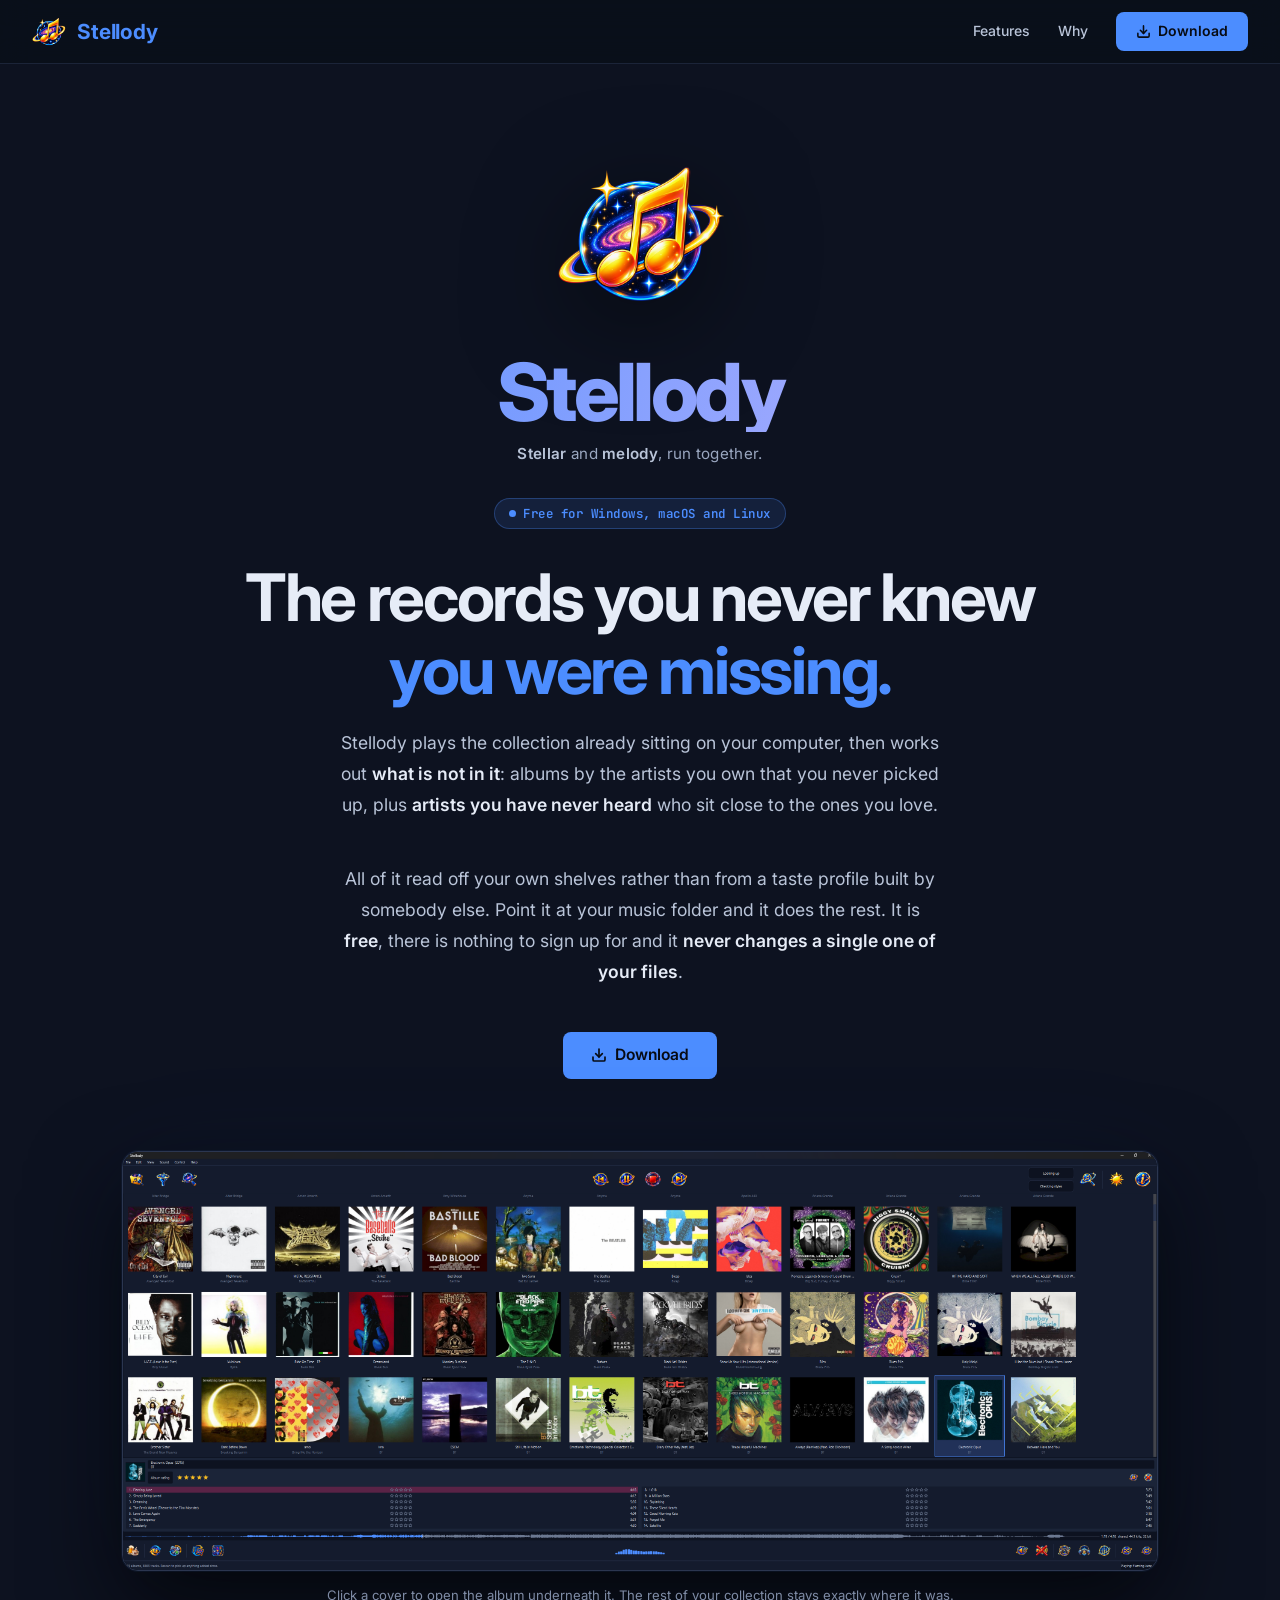
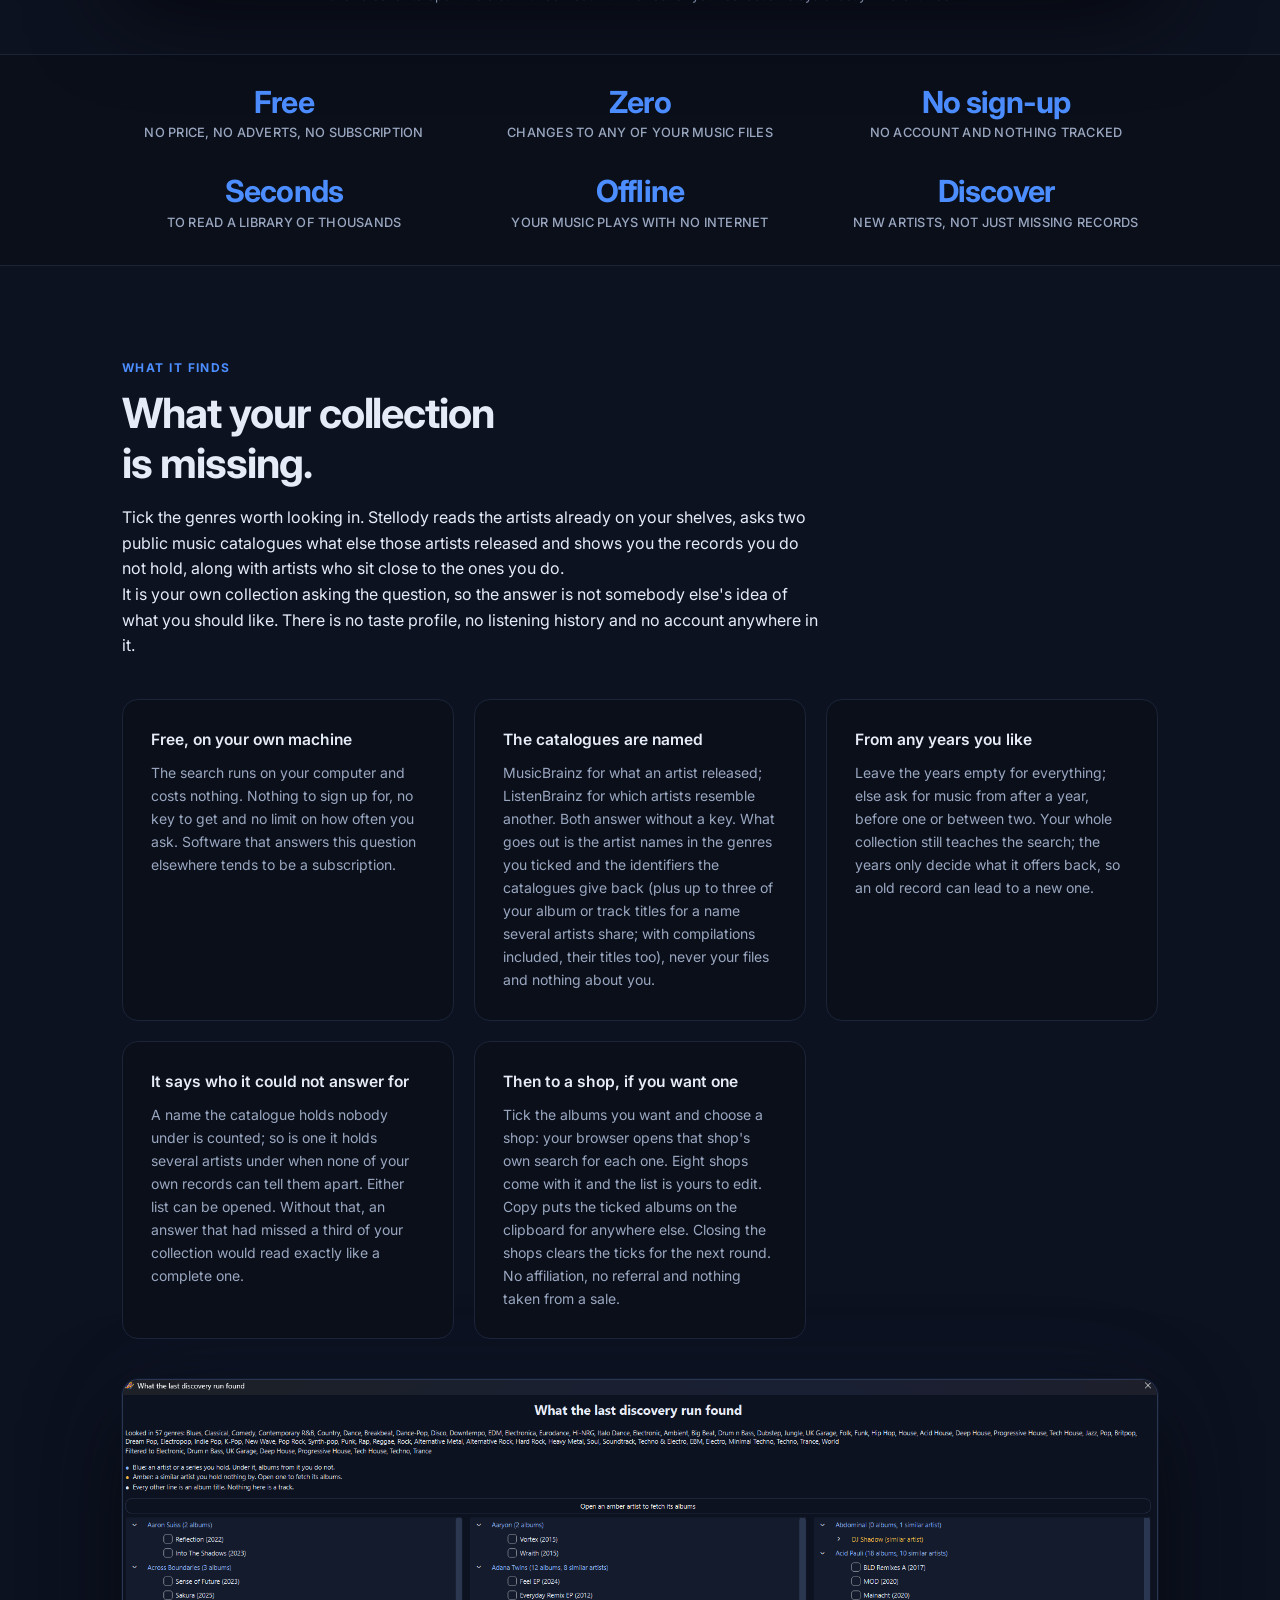
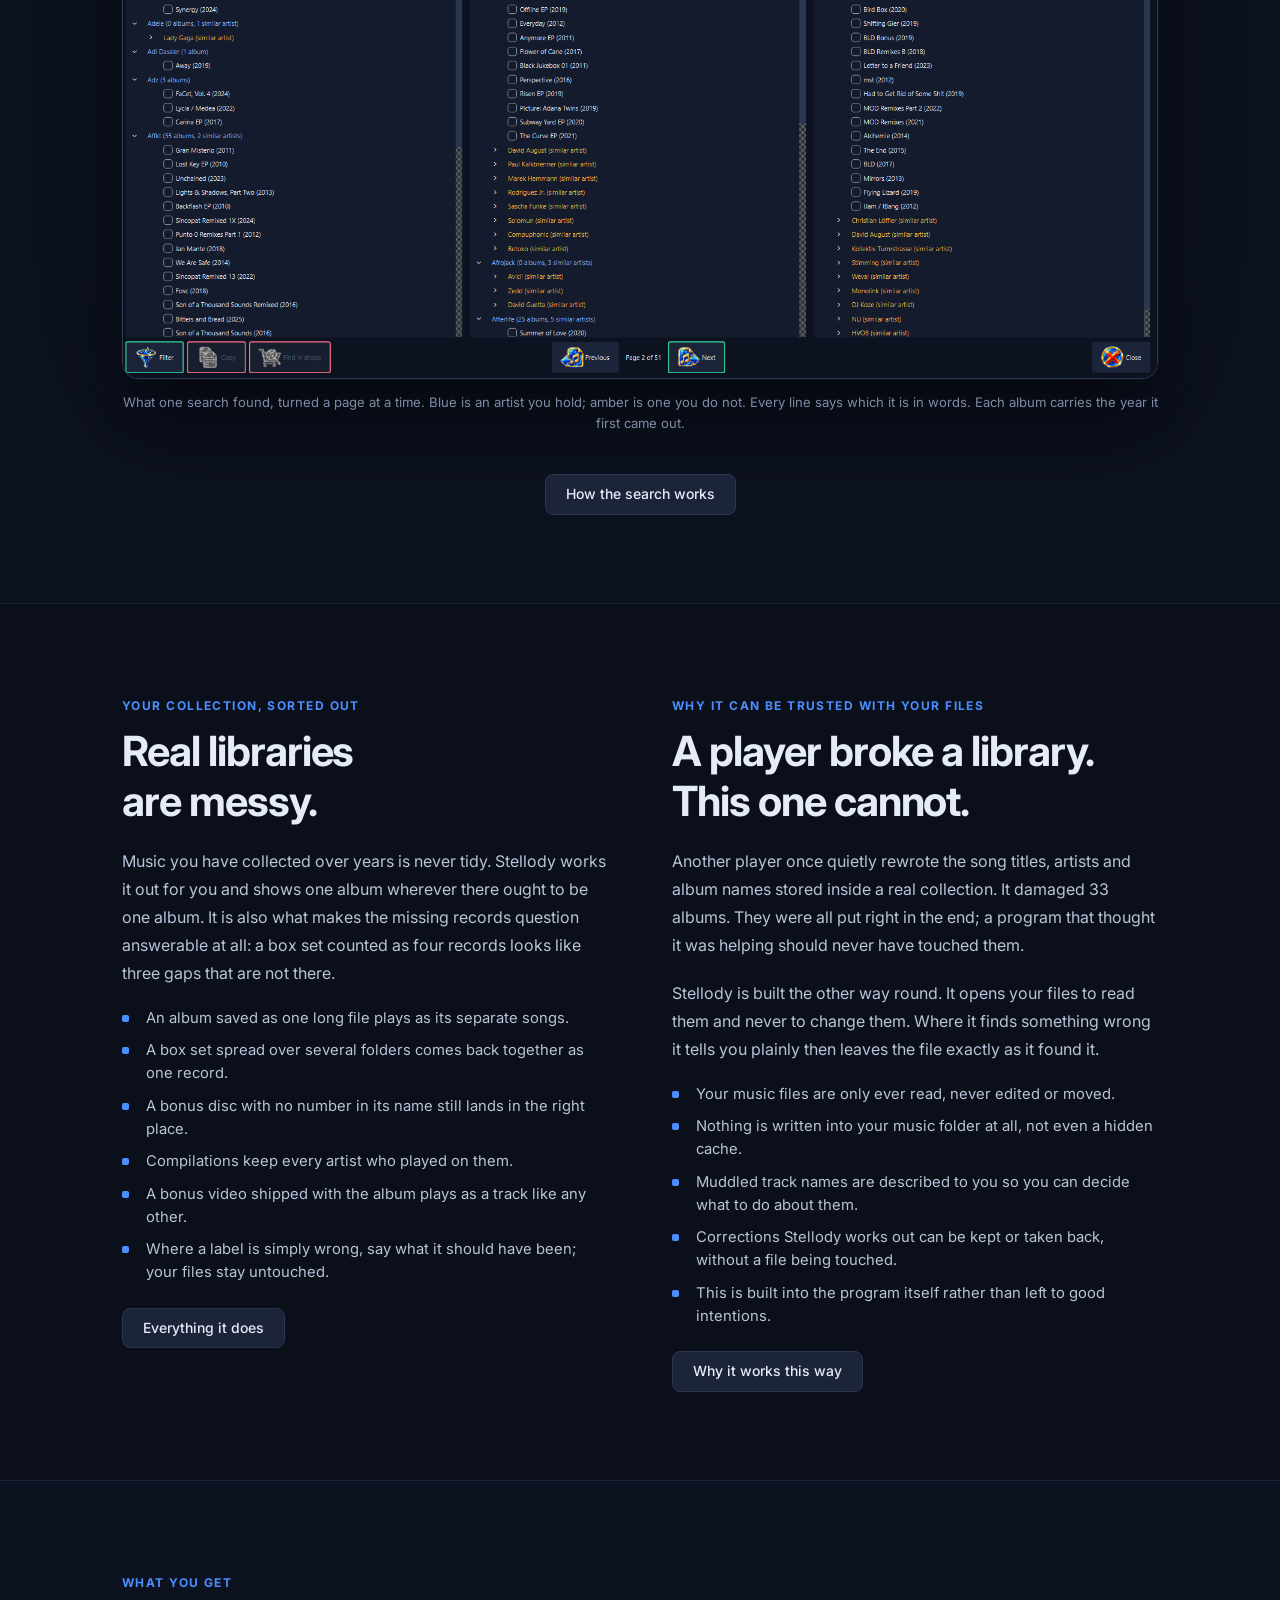
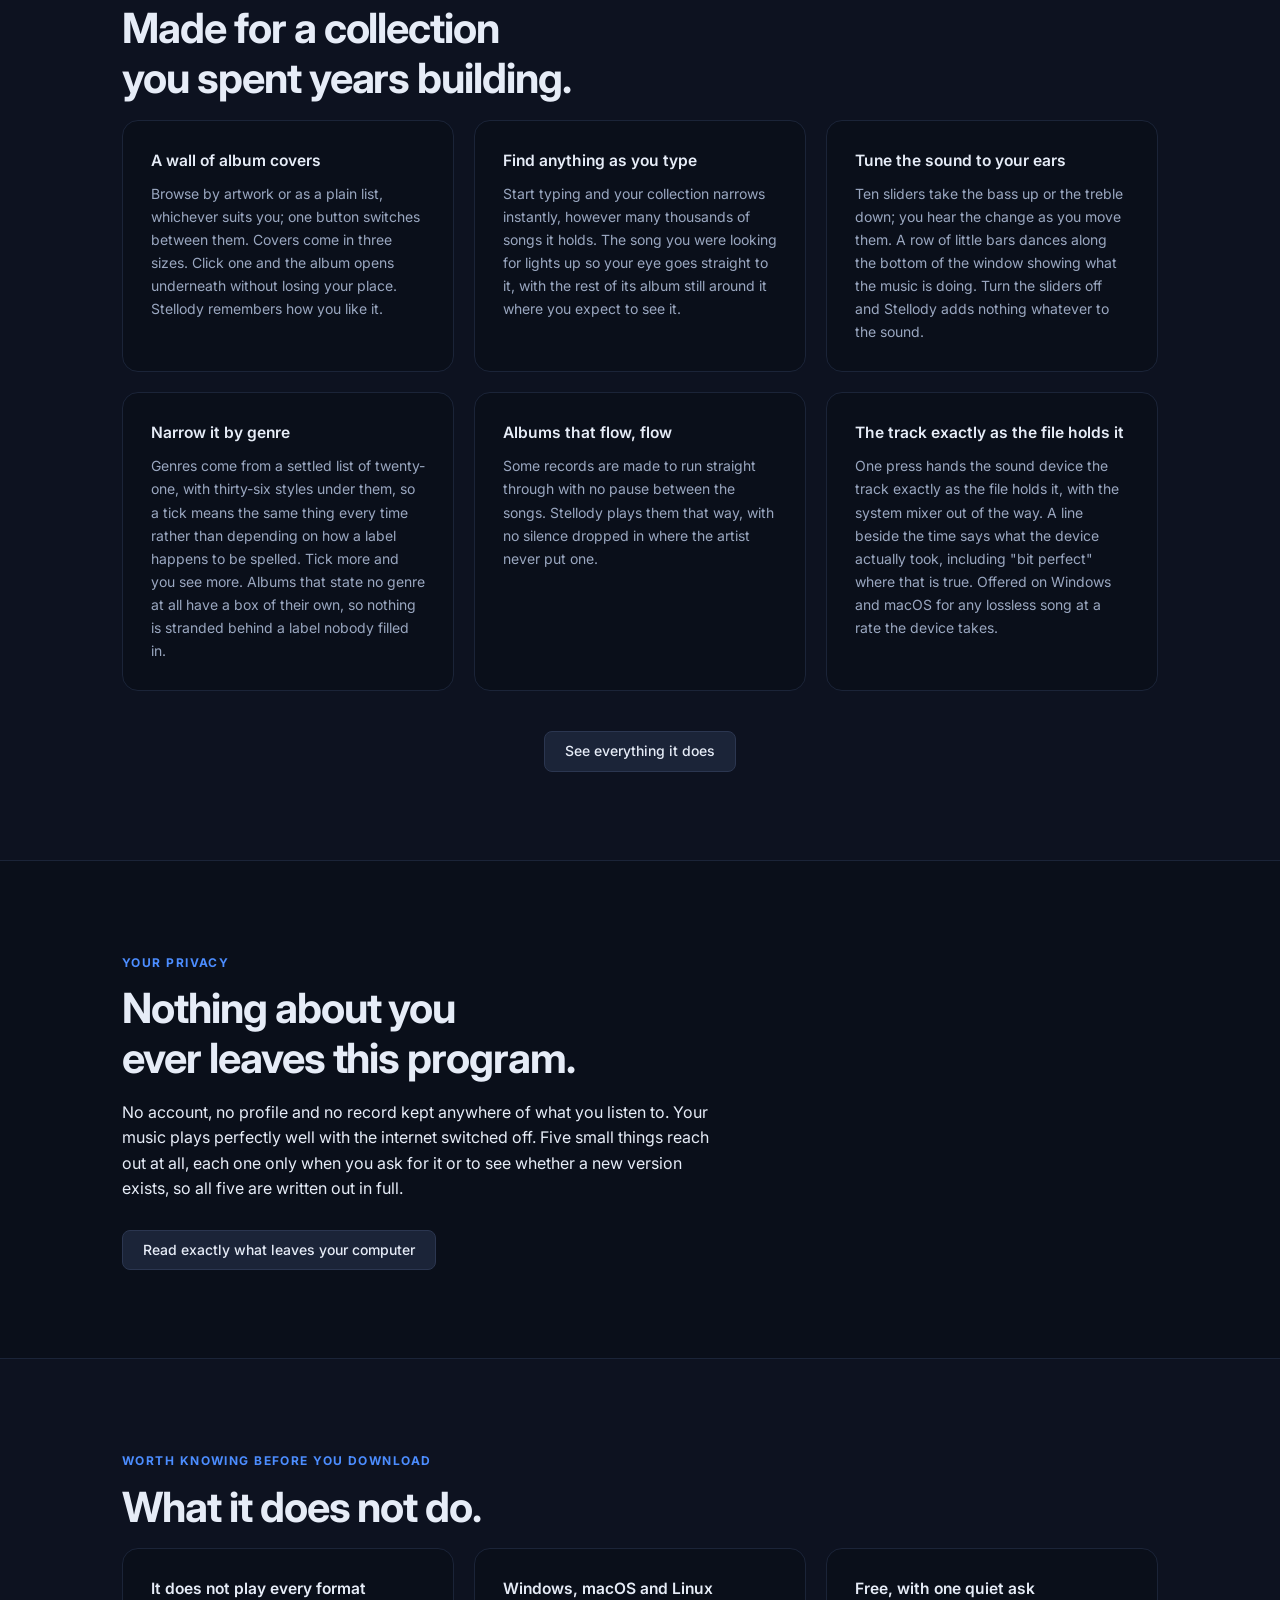
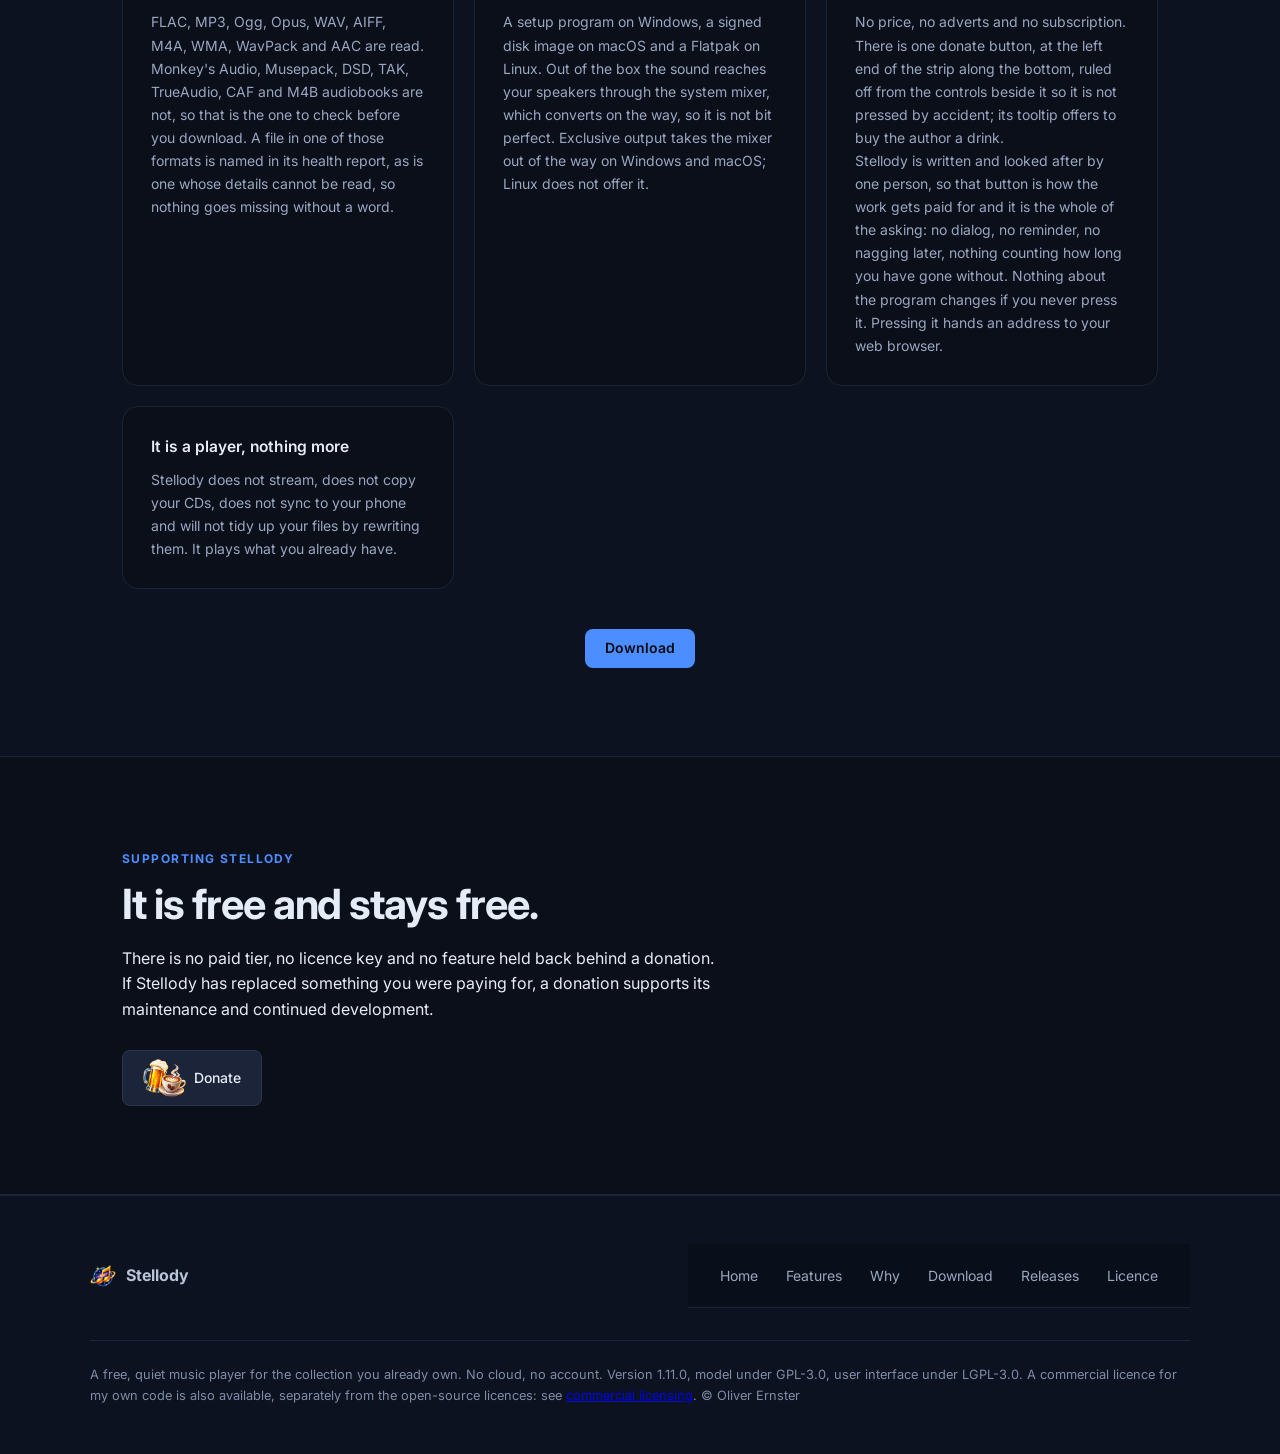
==== commit 0700b1d0: "Mirror the site from Stellody@e95734f" ====
--- a/public/index.html
+++ b/public/index.html
@@ -262,7 +262,7 @@
     </div>
     <div class="feat">
       <h3>Narrow it by genre</h3>
-      <p>Genres come from a settled list of eighteen, with sixteen styles under them, so a tick means the
+      <p>Genres come from a settled list of twenty-one, with thirty-six styles under them, so a tick means the
       same thing every time rather than depending on how a label happens to be spelled. Tick more and you
       see more. Albums that state no genre at all have a box of their own, so nothing is stranded behind a
       label nobody filled in.</p>
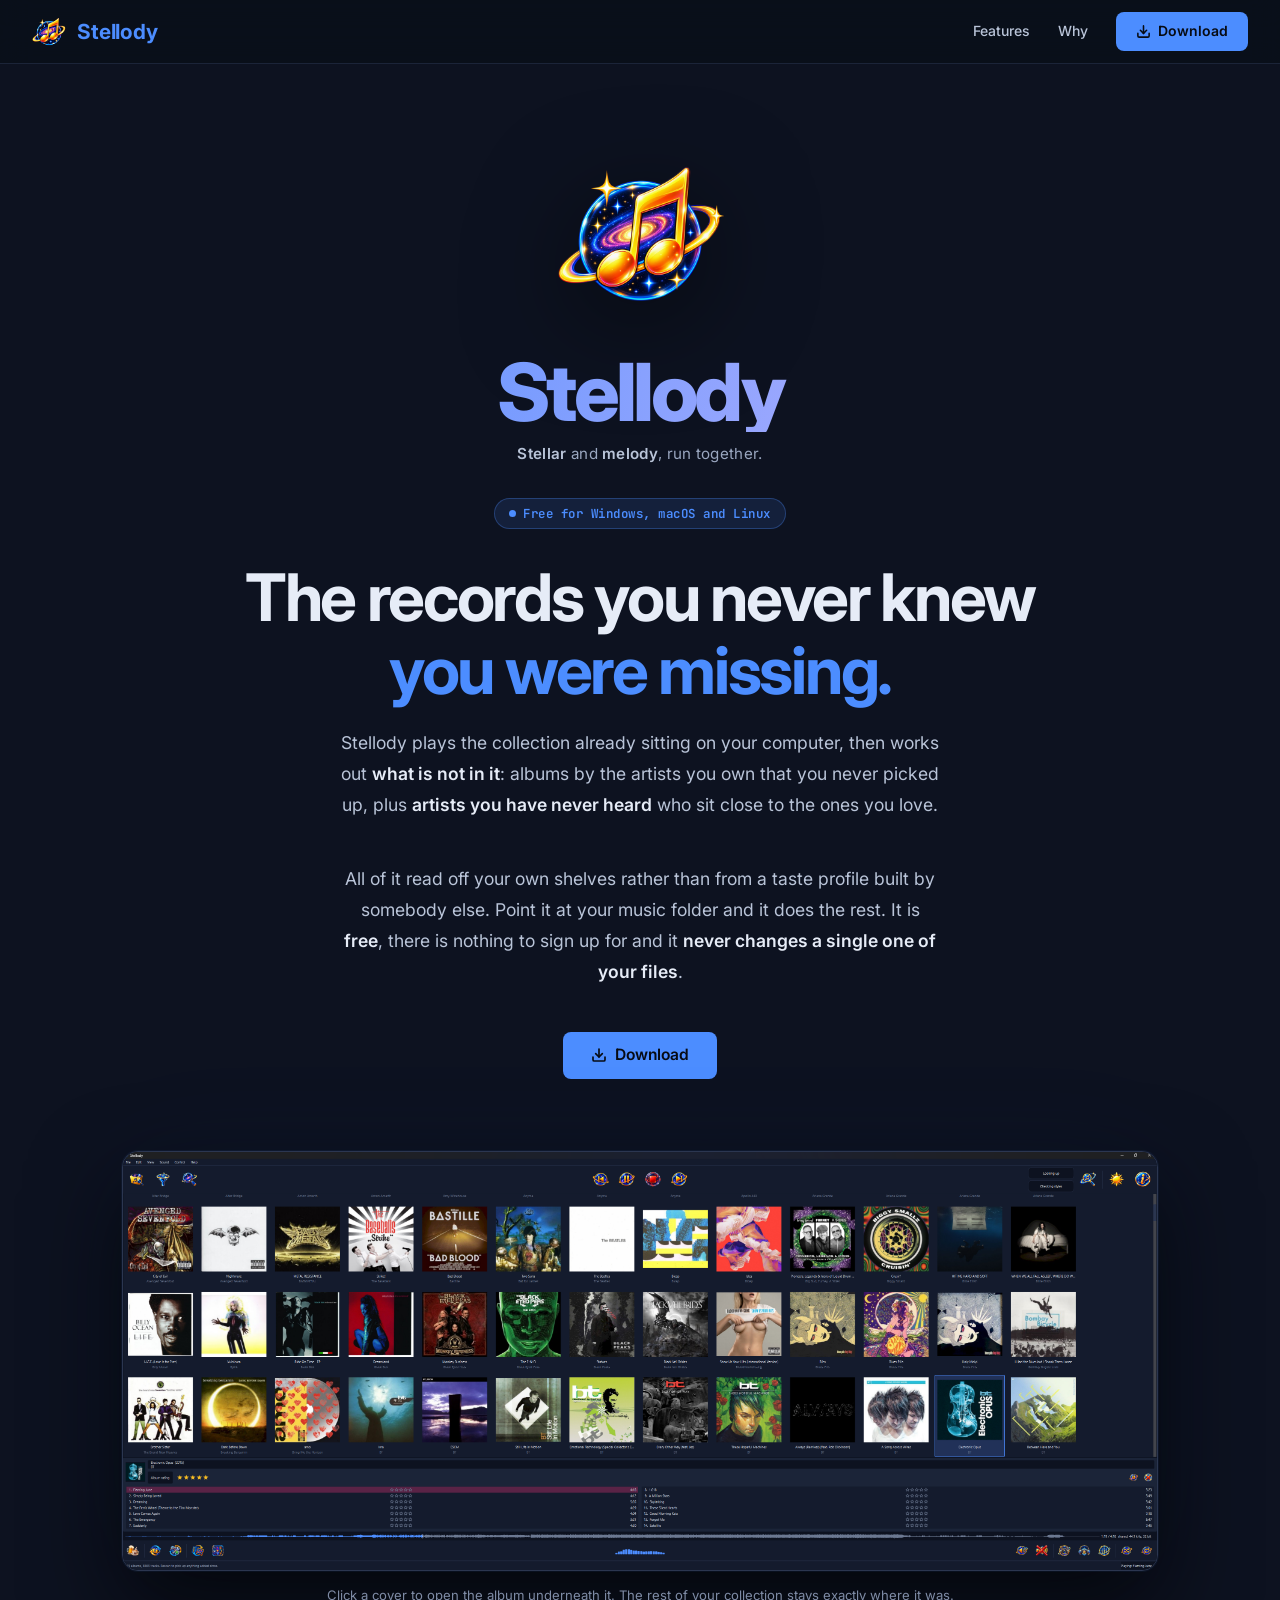
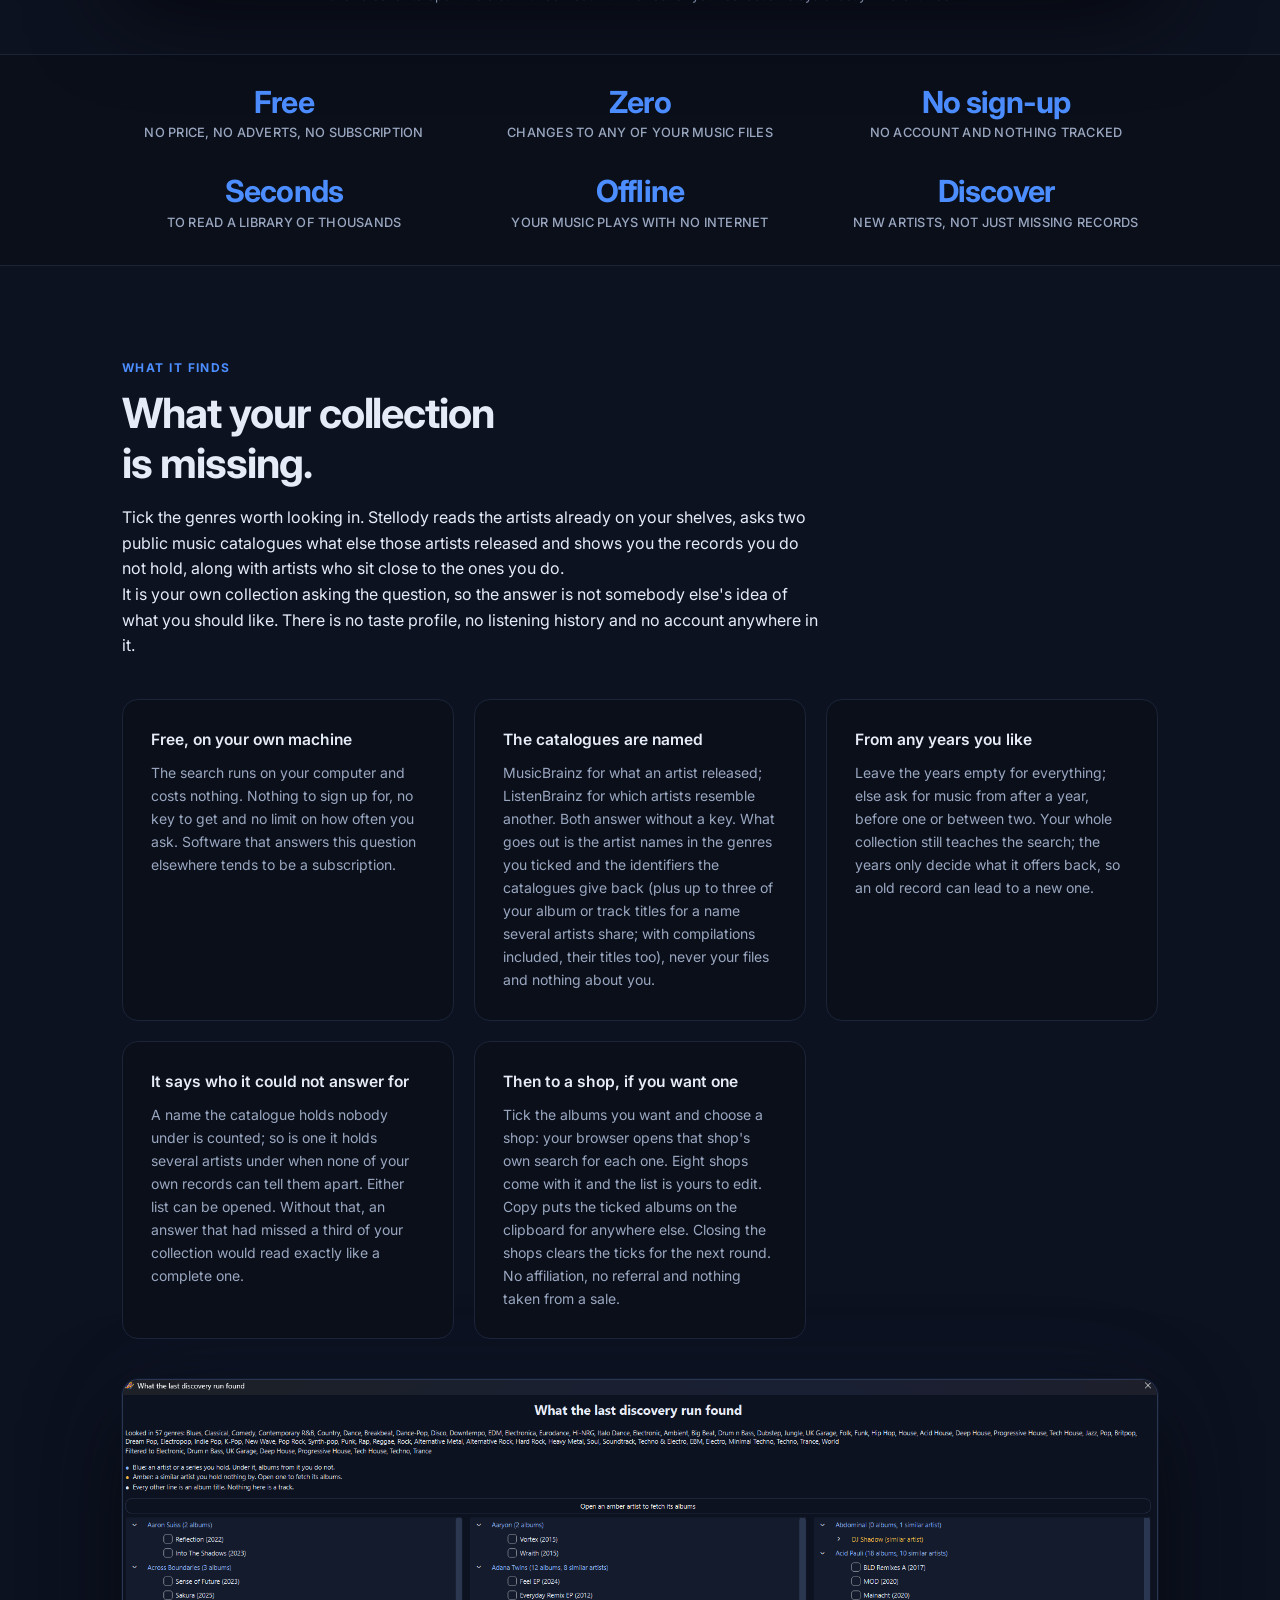
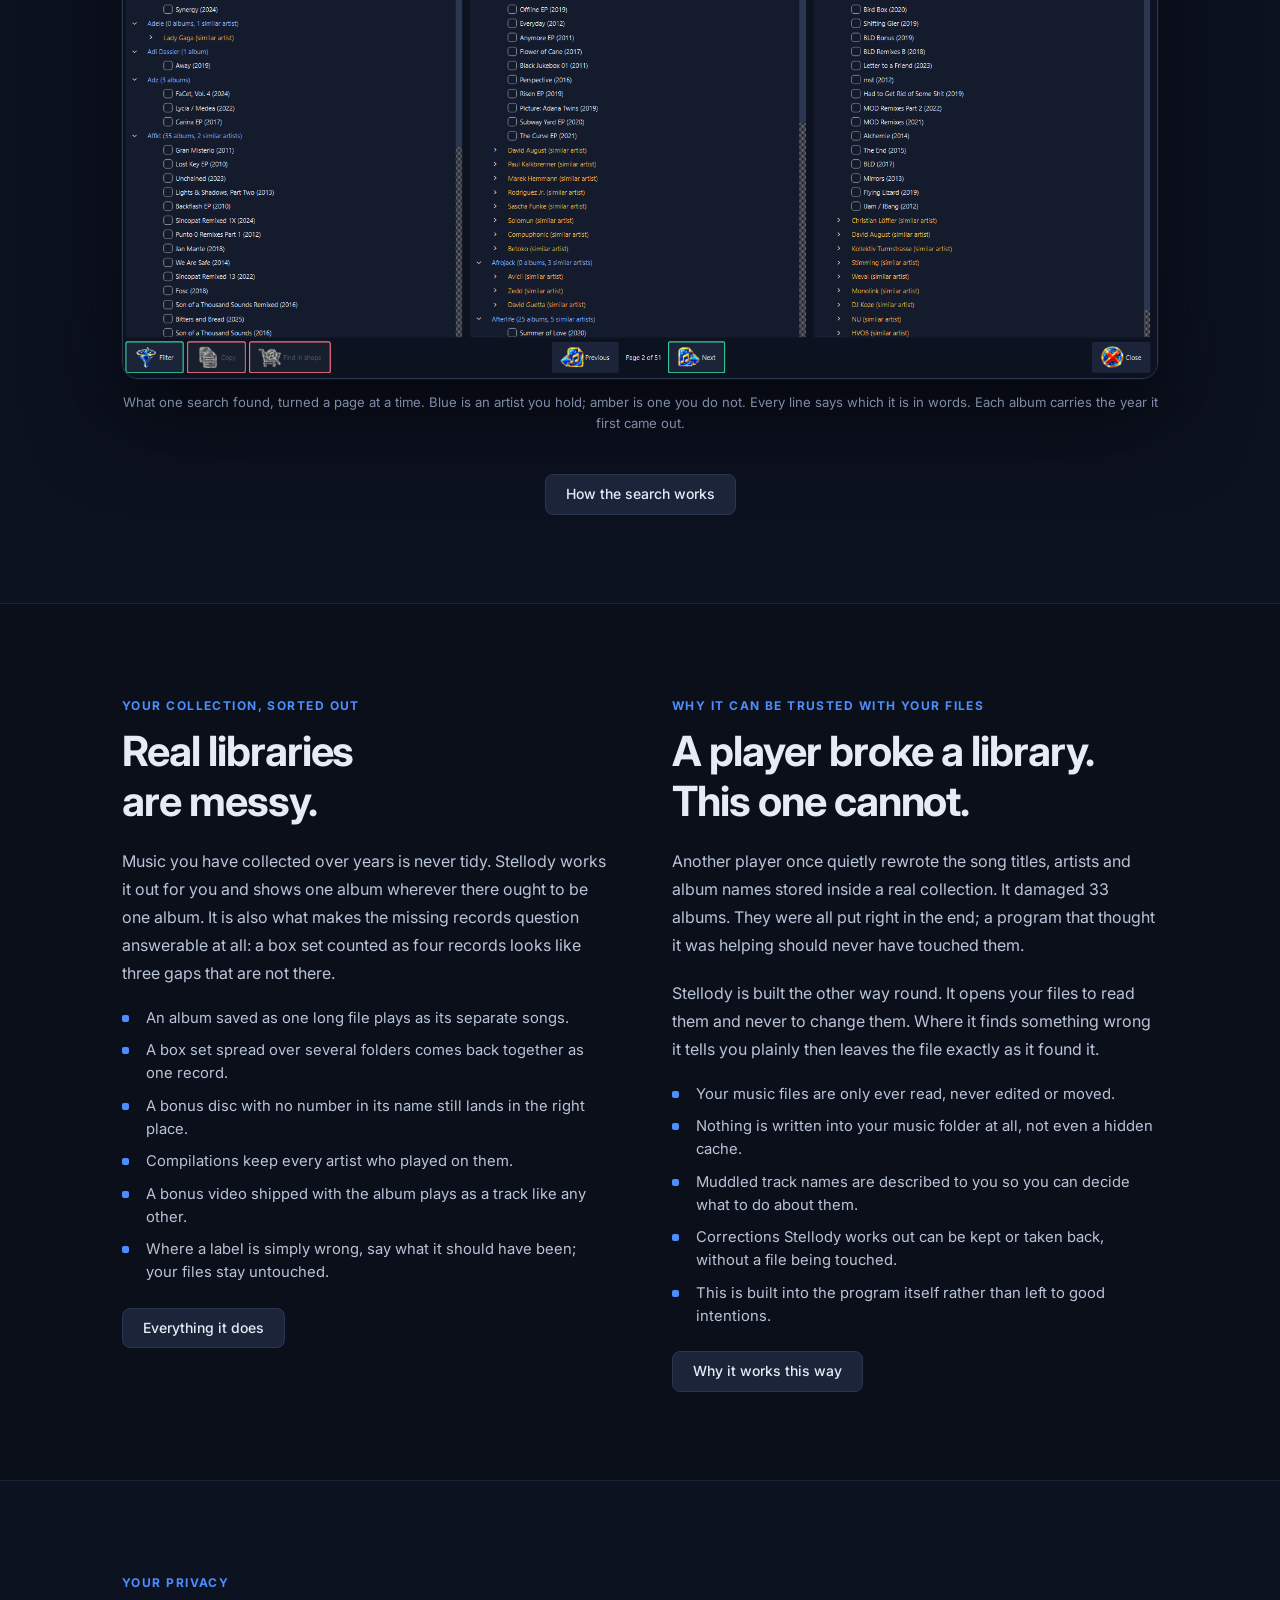
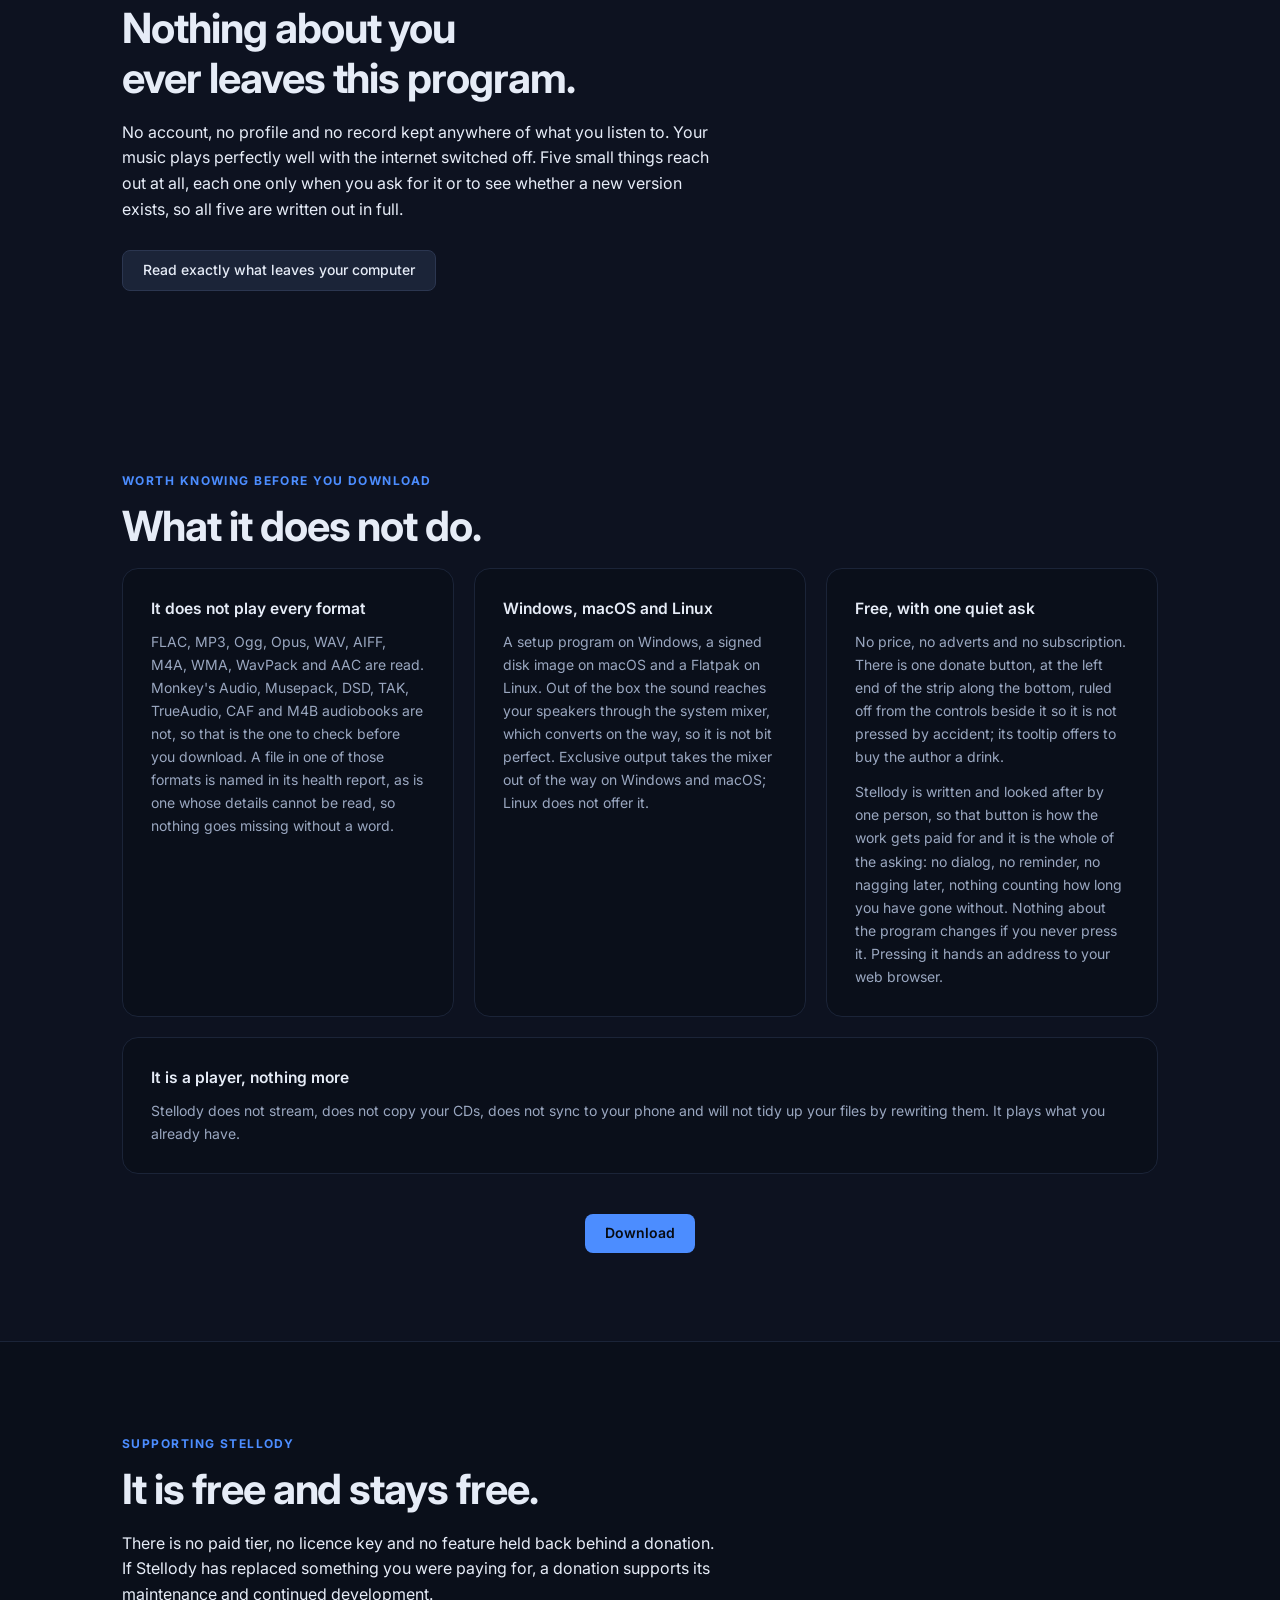
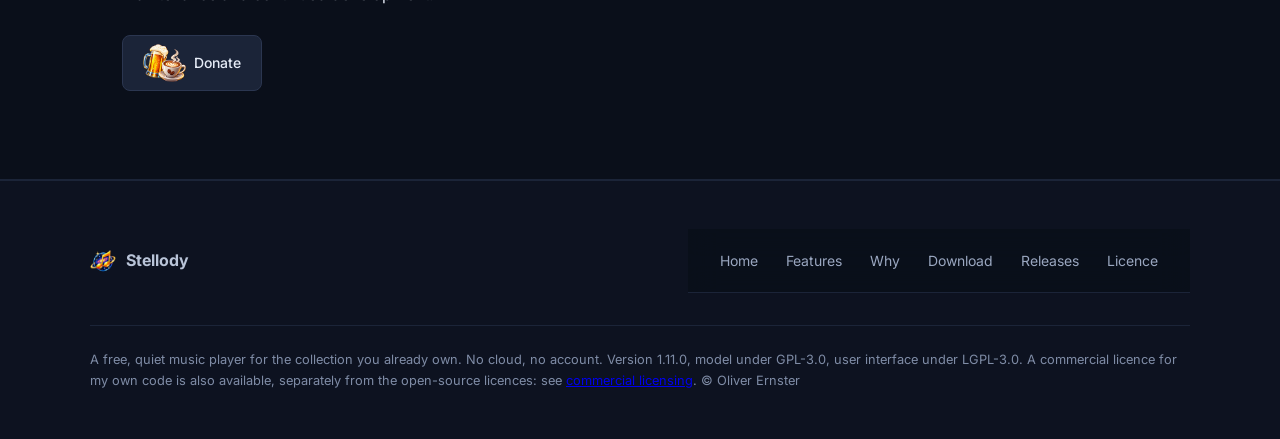
==== commit 03938ab1: "Mirror the site from Stellody@de7f1db" ====
--- a/public/index.html
+++ b/public/index.html
@@ -185,7 +185,7 @@
   <p class="shot-caption">What one search found, turned a page at a time. Blue is an artist you hold; amber is one you do not. Every line says which it is in words. Each album carries the year it first came out.</p>
 
   <p style="text-align:center;margin-top:2.5rem;">
-    <a class="btn-secondary" href="features.html">How the search works</a>
+    <a class="btn-secondary" href="discovery.html">How the search works</a>
   </p>
 </section>
 
@@ -237,69 +237,19 @@
   </section>
 </div>
 
-<!-- Feature grid -->
+<!-- Privacy, in one line, with the detail on the Why page -->
 <section class="section">
-  <div class="section-label">What you get</div>
-  <h2 class="section-title">Made for a collection<br>you spent years building.</h2>
-  <div class="features-grid">
-    <div class="feat">
-      <h3>A wall of album covers</h3>
-      <p>Browse by artwork or as a plain list, whichever suits you; one button switches between
-      them. Covers come in three sizes. Click one and the album opens underneath without losing your
-      place. Stellody remembers how you like it.</p>
-    </div>
-    <div class="feat">
-      <h3>Find anything as you type</h3>
-      <p>Start typing and your collection narrows instantly, however many thousands of songs it holds.
-      The song you were looking for lights up so your eye goes straight to it, with the rest of its album
-      still around it where you expect to see it.</p>
-    </div>
-    <div class="feat">
-      <h3>Tune the sound to your ears</h3>
-      <p>Ten sliders take the bass up or the treble down; you hear the change as you move them. A row
-      of little bars dances along the bottom of the window showing what the music is doing. Turn the
-      sliders off and Stellody adds nothing whatever to the sound.</p>
-    </div>
-    <div class="feat">
-      <h3>Narrow it by genre</h3>
-      <p>Genres come from a settled list of twenty-one, with thirty-six styles under them, so a tick means the
-      same thing every time rather than depending on how a label happens to be spelled. Tick more and you
-      see more. Albums that state no genre at all have a box of their own, so nothing is stranded behind a
-      label nobody filled in.</p>
-    </div>
-    <div class="feat">
-      <h3>Albums that flow, flow</h3>
-      <p>Some records are made to run straight through with no pause between the songs. Stellody plays
-      them that way, with no silence dropped in where the artist never put one.</p>
-    </div>
-    <div class="feat">
-      <h3>The track exactly as the file holds it</h3>
-      <p>One press hands the sound device the track exactly as the file holds it, with the system mixer
-      out of the way. A line beside the time says what the device actually took, including "bit
-      perfect" where that is true. Offered on Windows and macOS for any lossless song at a rate the
-      device takes.</p>
-    </div>
-  </div>
-  <p style="text-align:center;margin-top:2.5rem;">
-    <a class="btn-secondary" href="features.html">See everything it does</a>
+  <div class="section-label">Your privacy</div>
+  <h2 class="section-title">Nothing about you<br>ever leaves this program.</h2>
+  <p style="max-width:60ch;">
+    No account, no profile and no record kept anywhere of what you listen to. Your music plays
+    perfectly well with the internet switched off. Five small things reach out at all, each one only
+    when you ask for it or to see whether a new version exists, so all five are written out in full.
+  </p>
+  <p style="margin-top:1.75rem;">
+    <a class="btn-secondary" href="why.html">Read exactly what leaves your computer</a>
   </p>
 </section>
-
-<!-- Privacy, in one line, with the detail on the Why page -->
-<div class="split-band">
-  <section class="section">
-    <div class="section-label">Your privacy</div>
-    <h2 class="section-title">Nothing about you<br>ever leaves this program.</h2>
-    <p style="max-width:60ch;">
-      No account, no profile and no record kept anywhere of what you listen to. Your music plays
-      perfectly well with the internet switched off. Five small things reach out at all, each one only
-      when you ask for it or to see whether a new version exists, so all five are written out in full.
-    </p>
-    <p style="margin-top:1.75rem;">
-      <a class="btn-secondary" href="why.html">Read exactly what leaves your computer</a>
-    </p>
-  </section>
-</div>
 
 <!-- Honest about -->
 <section class="section">
--- a/public/styles.css
+++ b/public/styles.css
@@ -268,7 +268,25 @@
 .section-sub { font-size: 1.025rem; color: var(--subtext1); max-width: 560px; line-height: 1.75; margin-bottom: 3.5rem; }
 
 /* Features grid */
-.features-grid { display: grid; grid-template-columns: repeat(auto-fill, minmax(305px, 1fr)); gap: 1.25rem; }
+/* Column counts stated outright rather than left to auto-fill, so the rule
+   below can know when a last card would sit alone on its row. Each step is
+   where three, then two, cards of at least 305px fit beside the section's
+   own padding. */
+.features-grid { display: grid; grid-template-columns: 1fr; gap: 1.25rem; }
+@media (min-width: 700px) {
+  .features-grid { grid-template-columns: repeat(2, 1fr); }
+}
+@media (min-width: 1020px) {
+  .features-grid { grid-template-columns: repeat(3, 1fr); }
+}
+/* A last card left alone on its row spans it, reading as a closing note
+   rather than a leftover; the same reasoning as .feat-wide below. */
+@media (min-width: 700px) and (max-width: 1019px) {
+  .features-grid > .feat:last-child:nth-child(odd) { grid-column: 1 / -1; }
+}
+@media (min-width: 1020px) {
+  .features-grid > .feat:last-child:nth-child(3n+1) { grid-column: 1 / -1; }
+}
 .feat {
   background: var(--mantle);
   border: 1px solid var(--surface0);
@@ -308,6 +326,33 @@
   .feat-wide { flex-direction: column; align-items: flex-start; gap: 0.75rem; }
 }
 .feat h3 { font-size: 0.975rem; font-weight: 600; color: var(--text); margin-bottom: 0.5rem; }
+/* A card holding several paragraphs shows the break between them. */
+.feat p + p { margin-top: 0.75rem; }
+/* The button that leads from a Features gateway card to its own page sits at
+   the card's foot, so the three line up whatever the length above them. */
+.gateways .feat { display: flex; flex-direction: column; }
+.gateways .feat .feat-cta { margin-top: auto; padding-top: 1.25rem; }
+
+/* Where a detail page sits: its parent, then itself. The section after it
+   gives up most of its top padding, since the trail already opens the page. */
+.crumb {
+  max-width: 1100px;
+  margin: 0 auto;
+  padding: 2.5rem 2rem 0;
+  font-size: 0.82rem;
+  color: var(--overlay1);
+}
+.crumb a { color: var(--accent); text-decoration: none; }
+.crumb a:hover { text-decoration: underline; }
+.crumb + .section { padding-top: 2rem; }
+@media (max-width: 640px) {
+  .crumb { padding: 2rem 1.25rem 0; }
+}
+
+/* The way on from the foot of a detail page: back to its parent, then its
+   siblings. */
+.onward { padding-top: 0; }
+.onward-links { display: flex; flex-wrap: wrap; gap: 0.75rem; justify-content: center; }
 .feat p { font-size: 0.875rem; color: var(--subtext0); line-height: 1.65; }
 
 .divider { max-width: 1100px; margin: 0 auto; height: 1px; background: var(--surface0); }
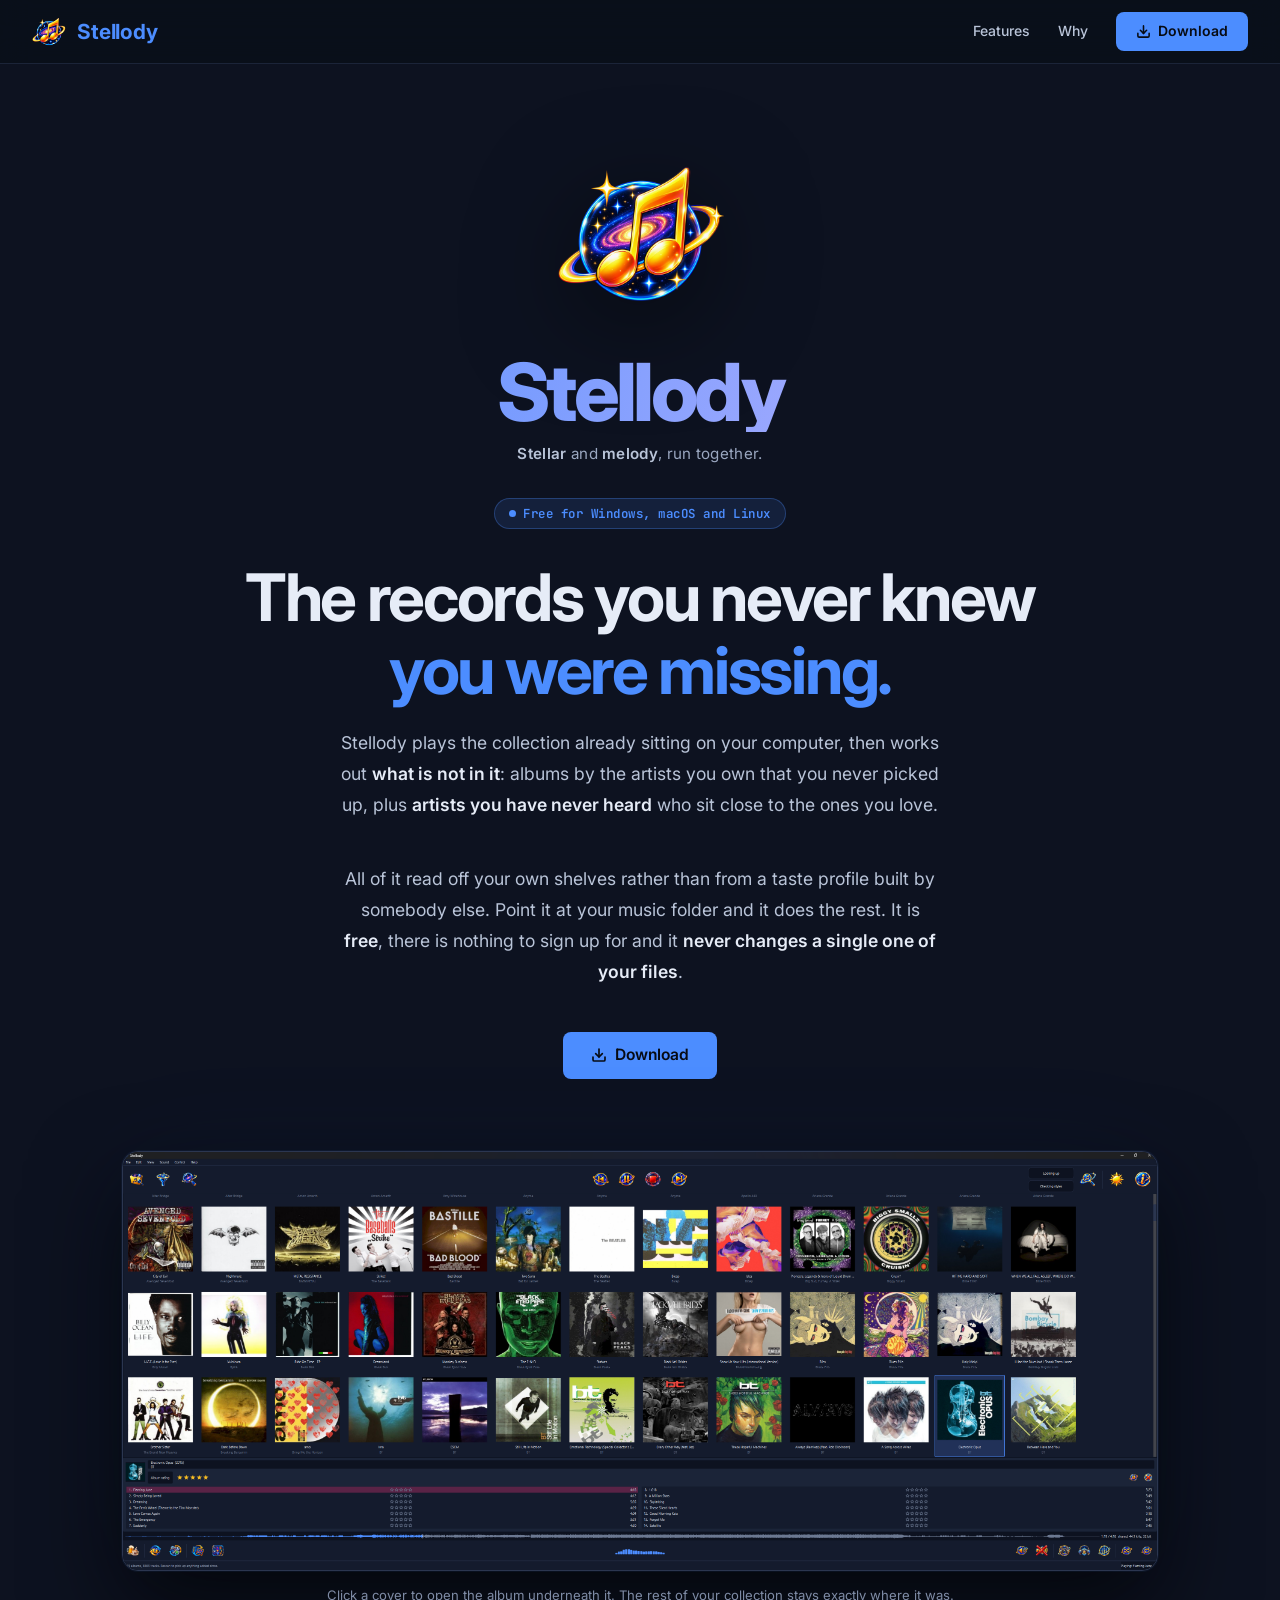
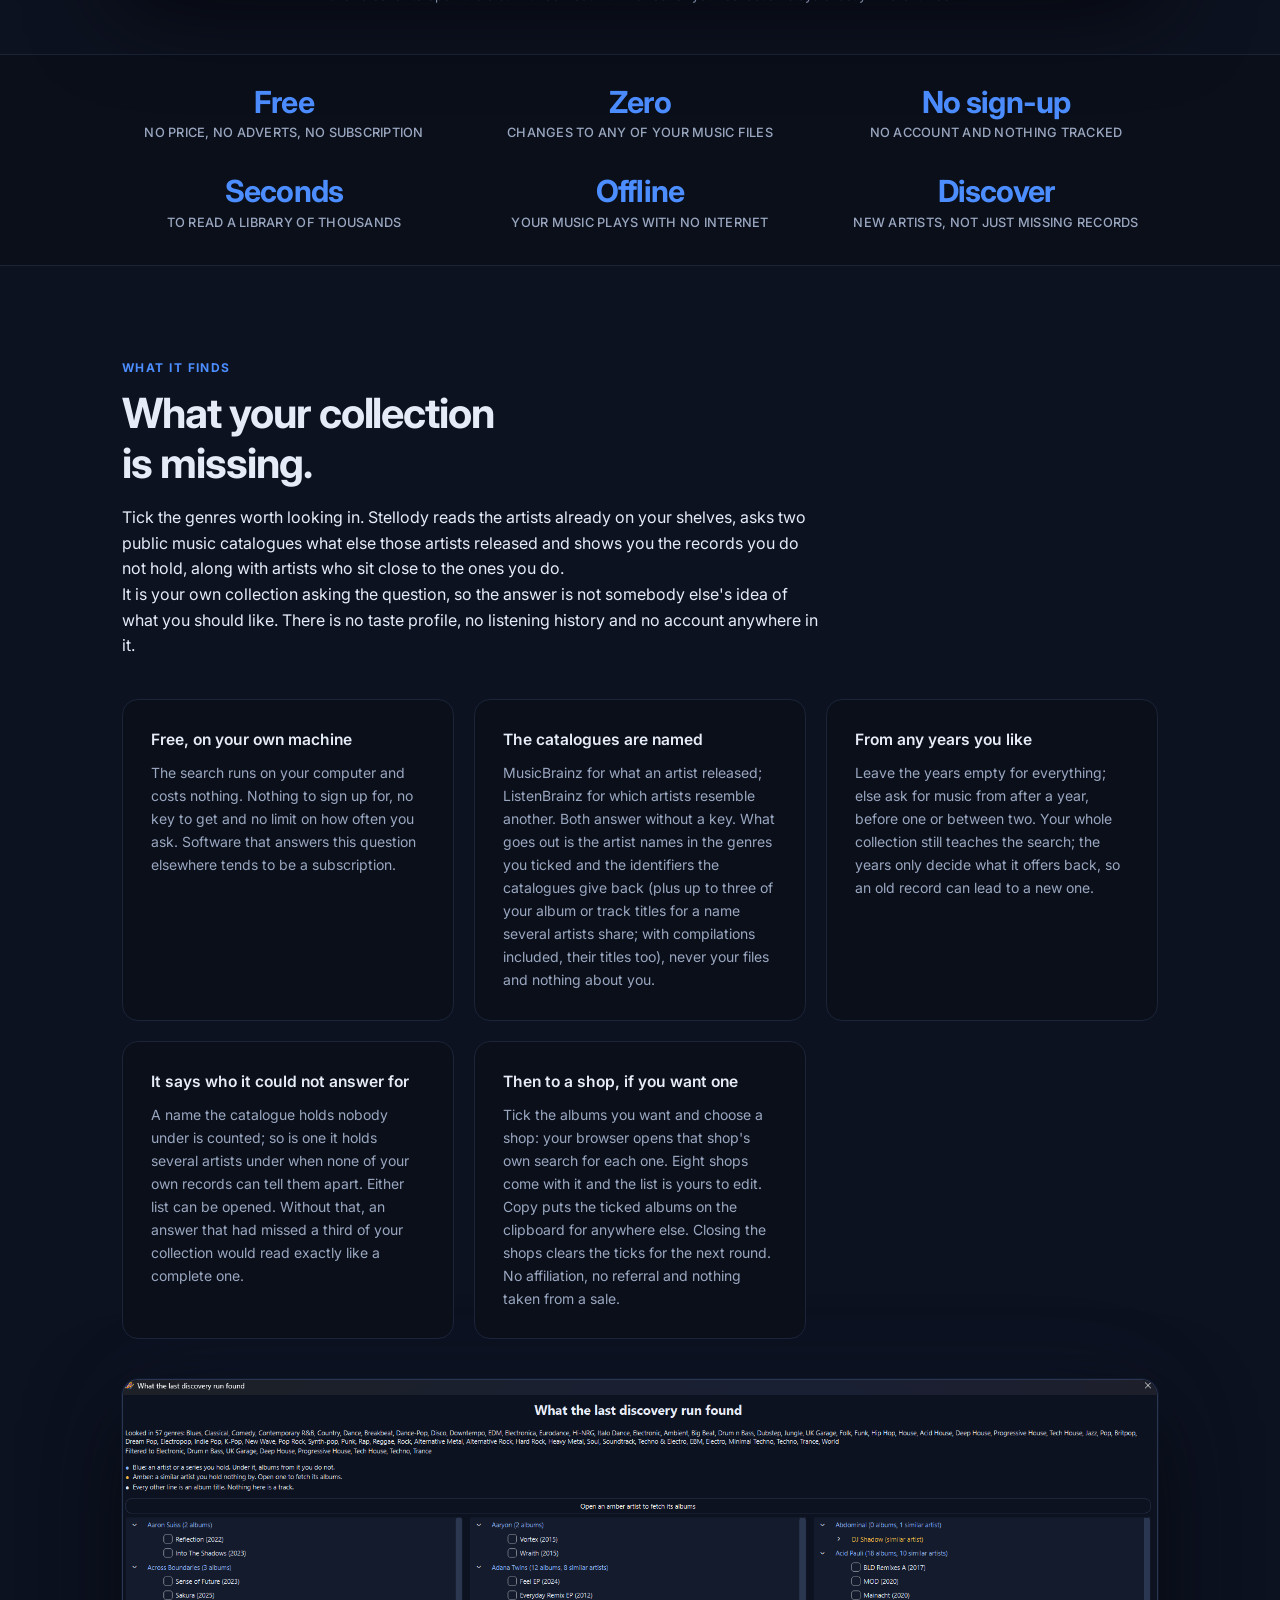
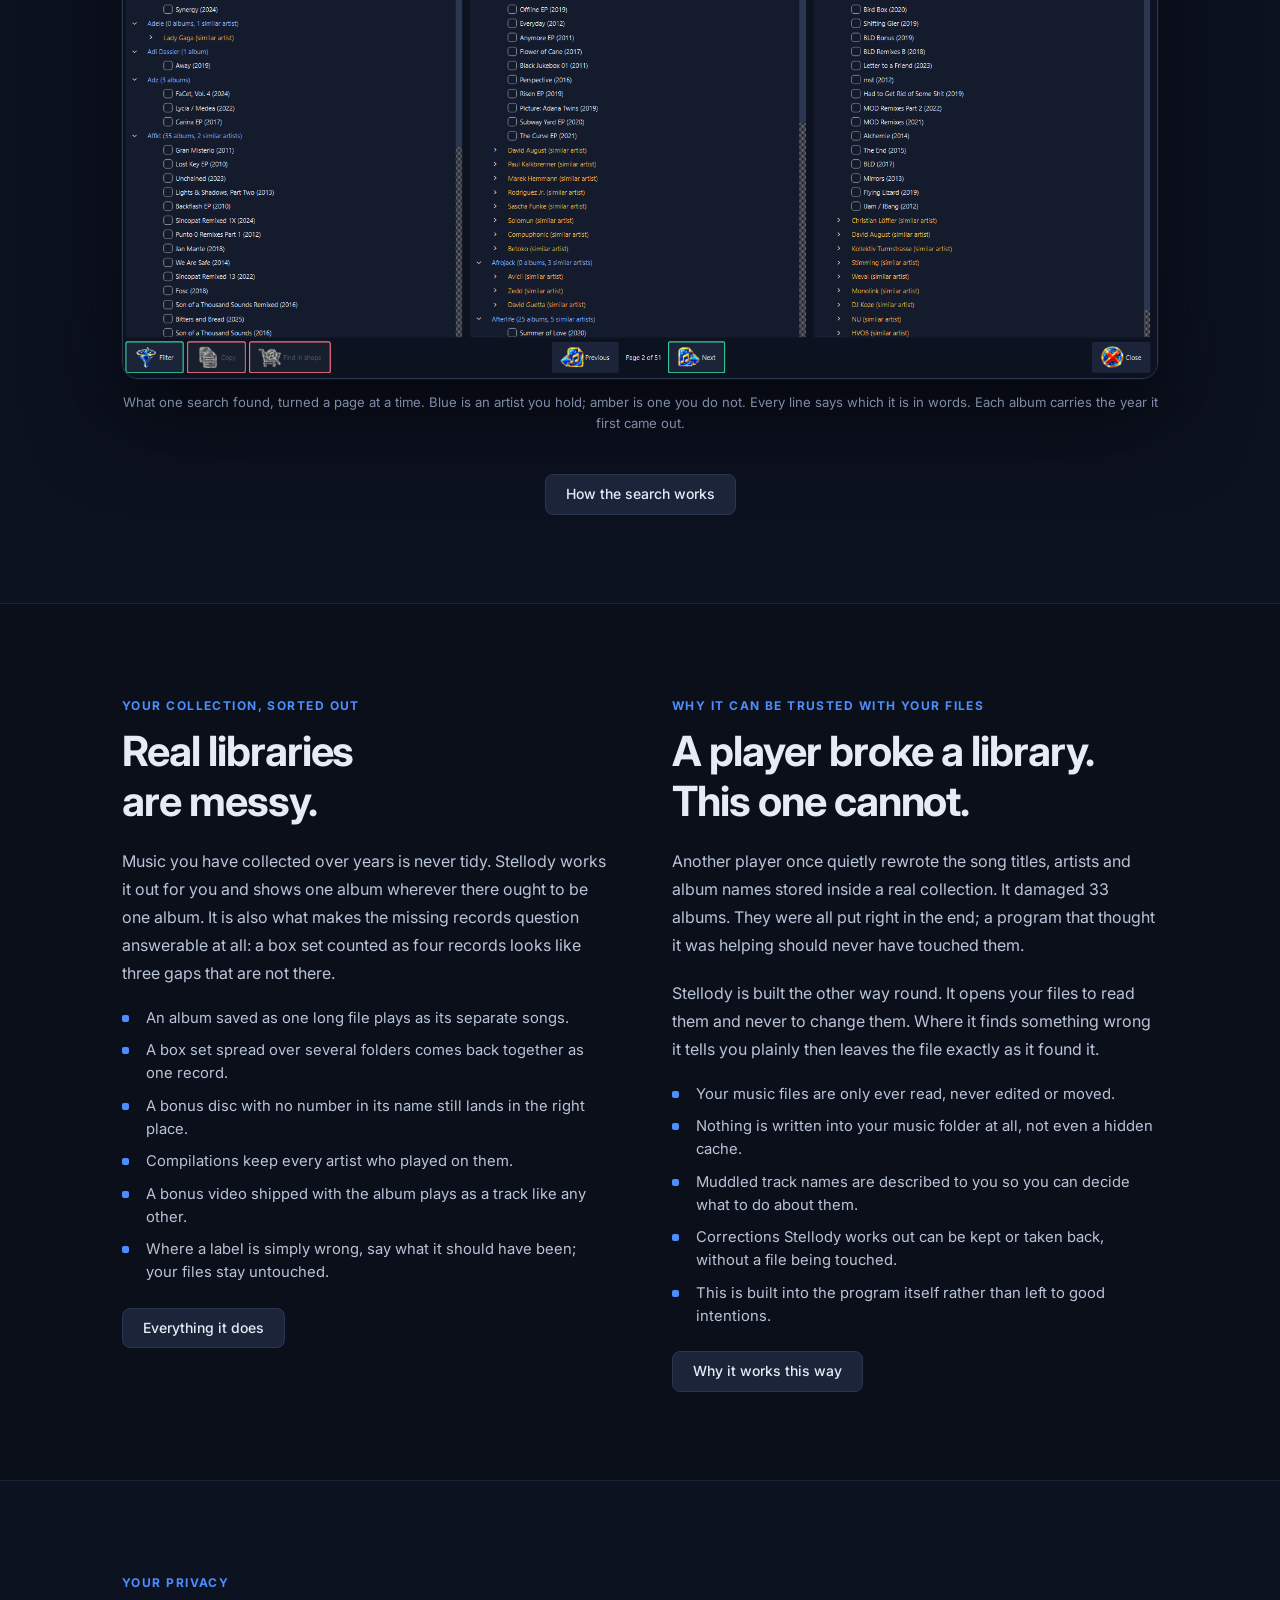
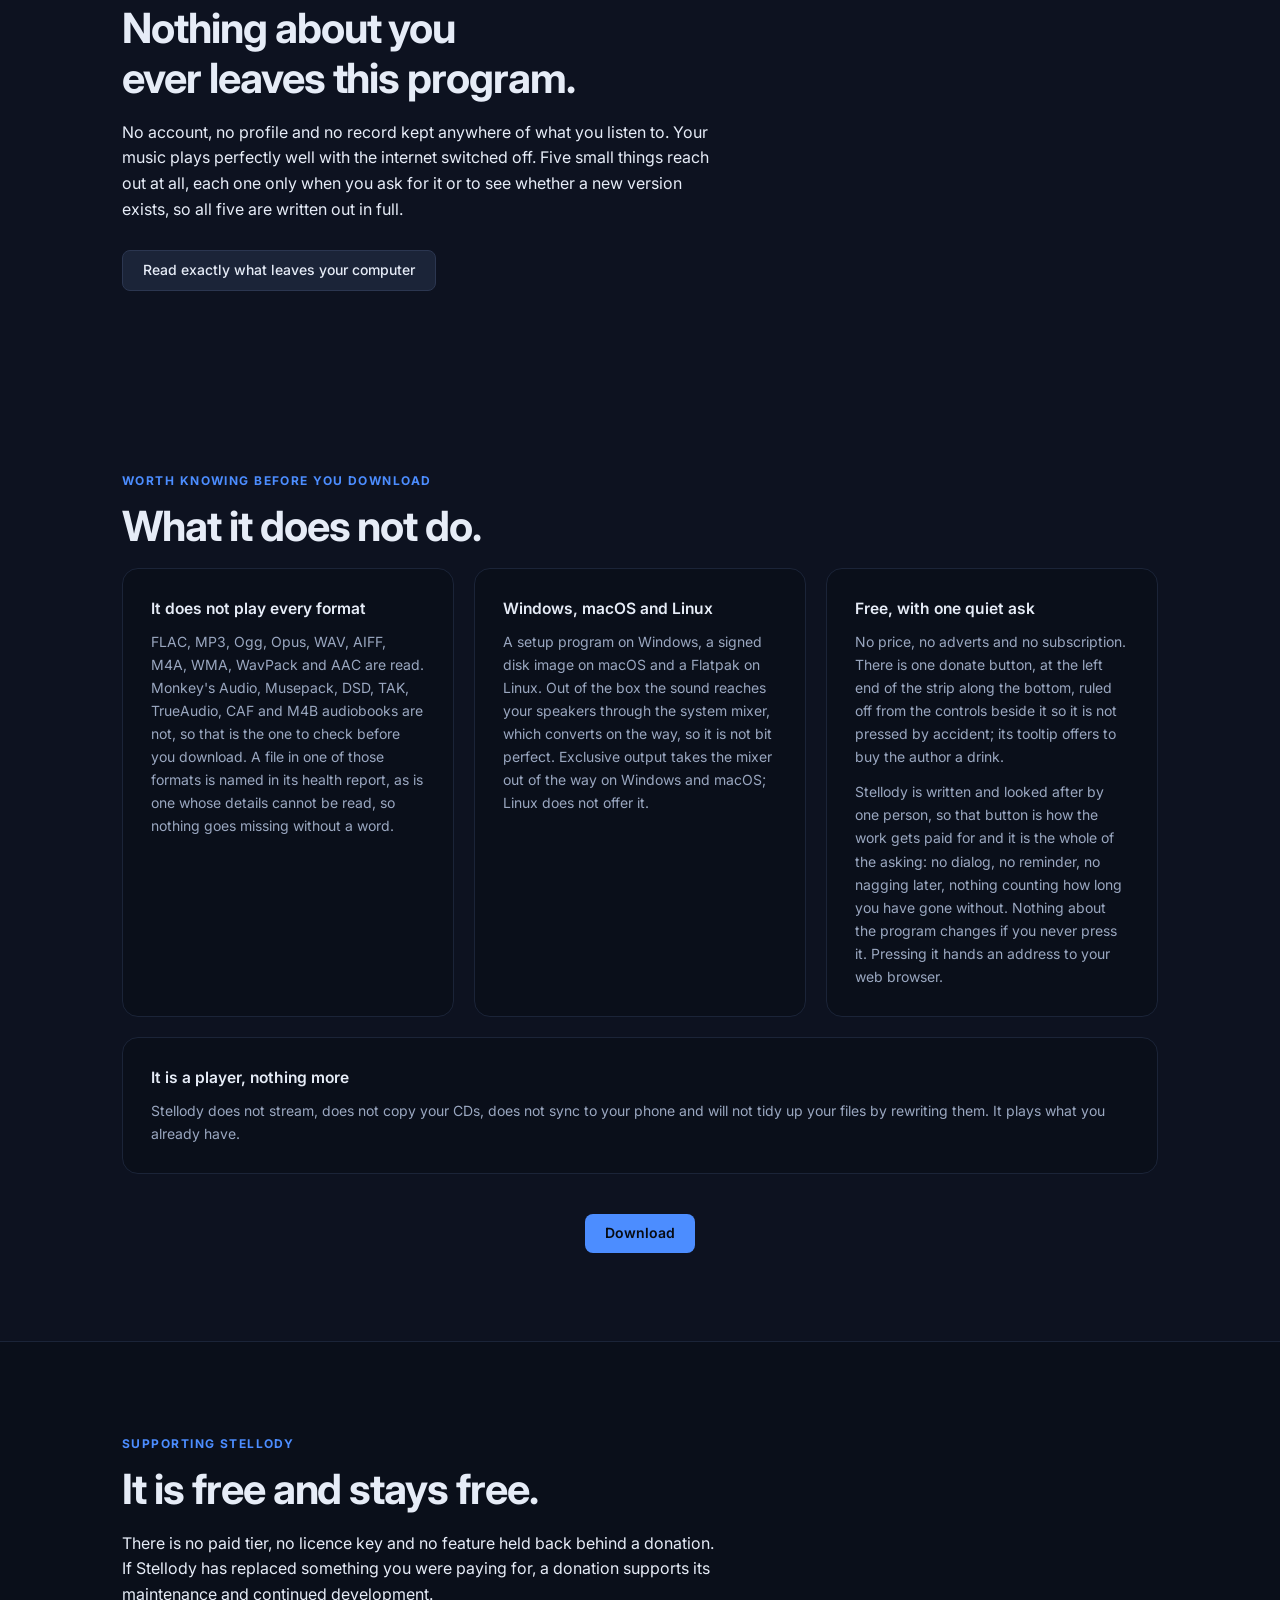
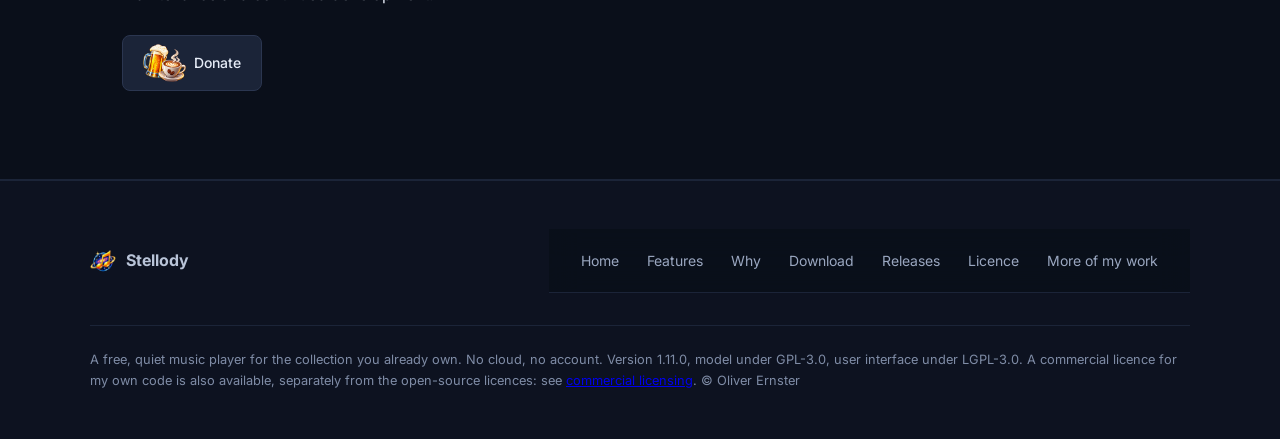
==== commit eb52c145: "Mirror the site from Stellody@dafd197" ====
--- a/public/index.html
+++ b/public/index.html
@@ -322,6 +322,7 @@
         <a href="download.html">Download</a>
         <a href="https://github.com/oernster/stellody/releases">Releases</a>
         <a href="https://github.com/oernster/stellody/blob/main/LICENSE">Licence</a>
+        <a href="https://ernster.dev">More of my work</a>
       </nav>
     </div>
     <div class="footer-bottom">
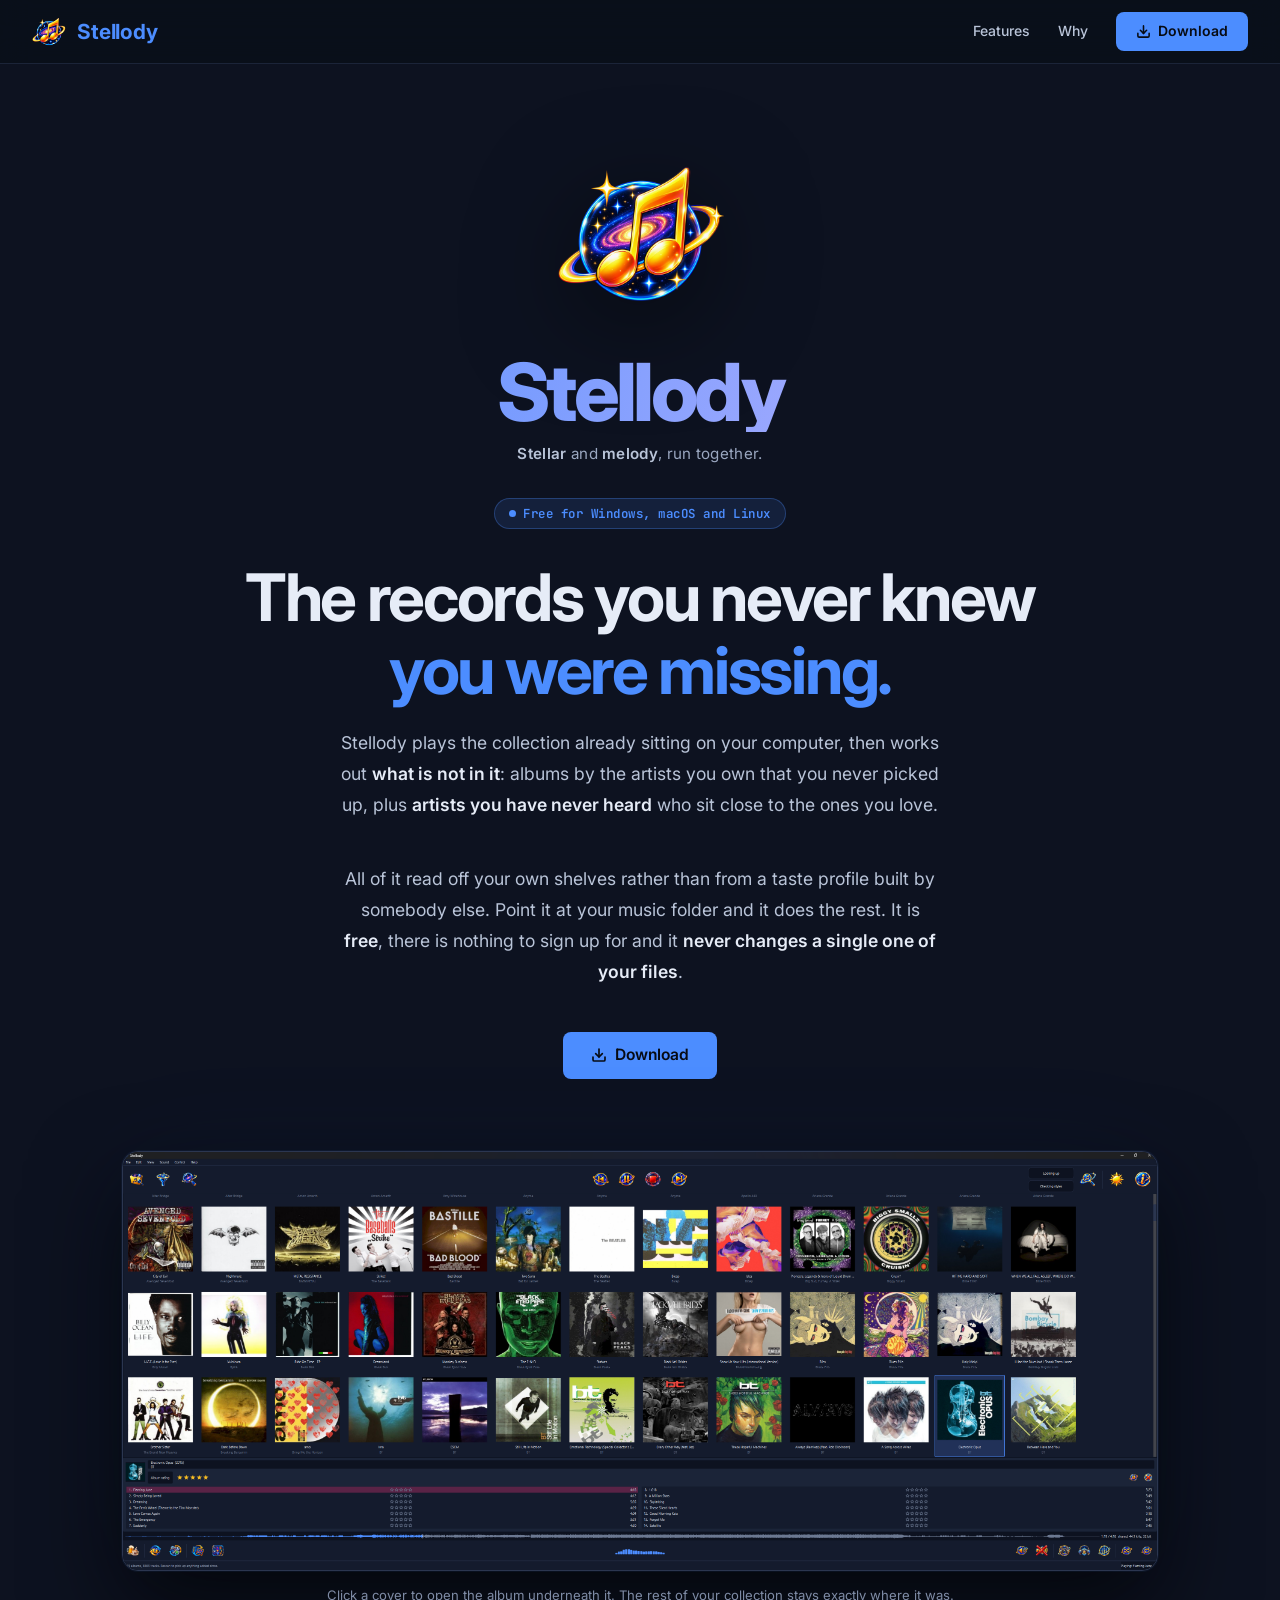
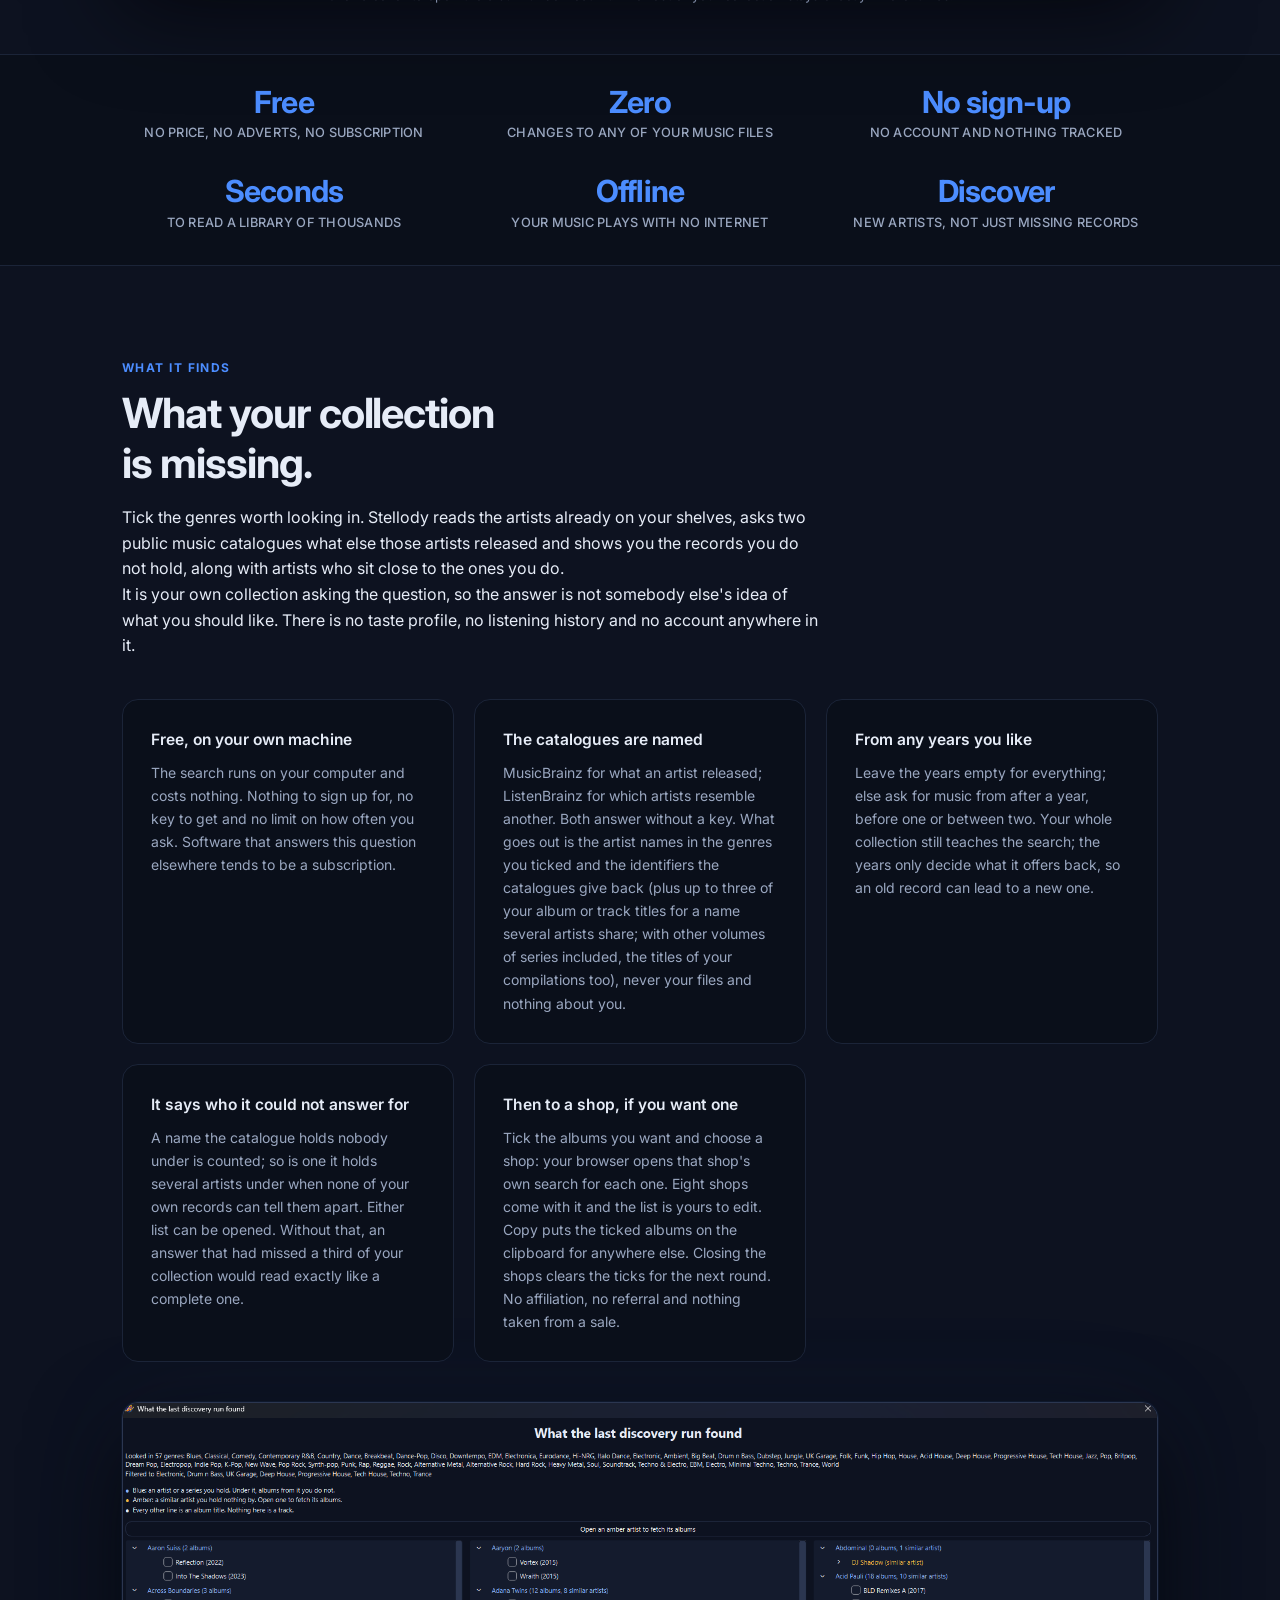
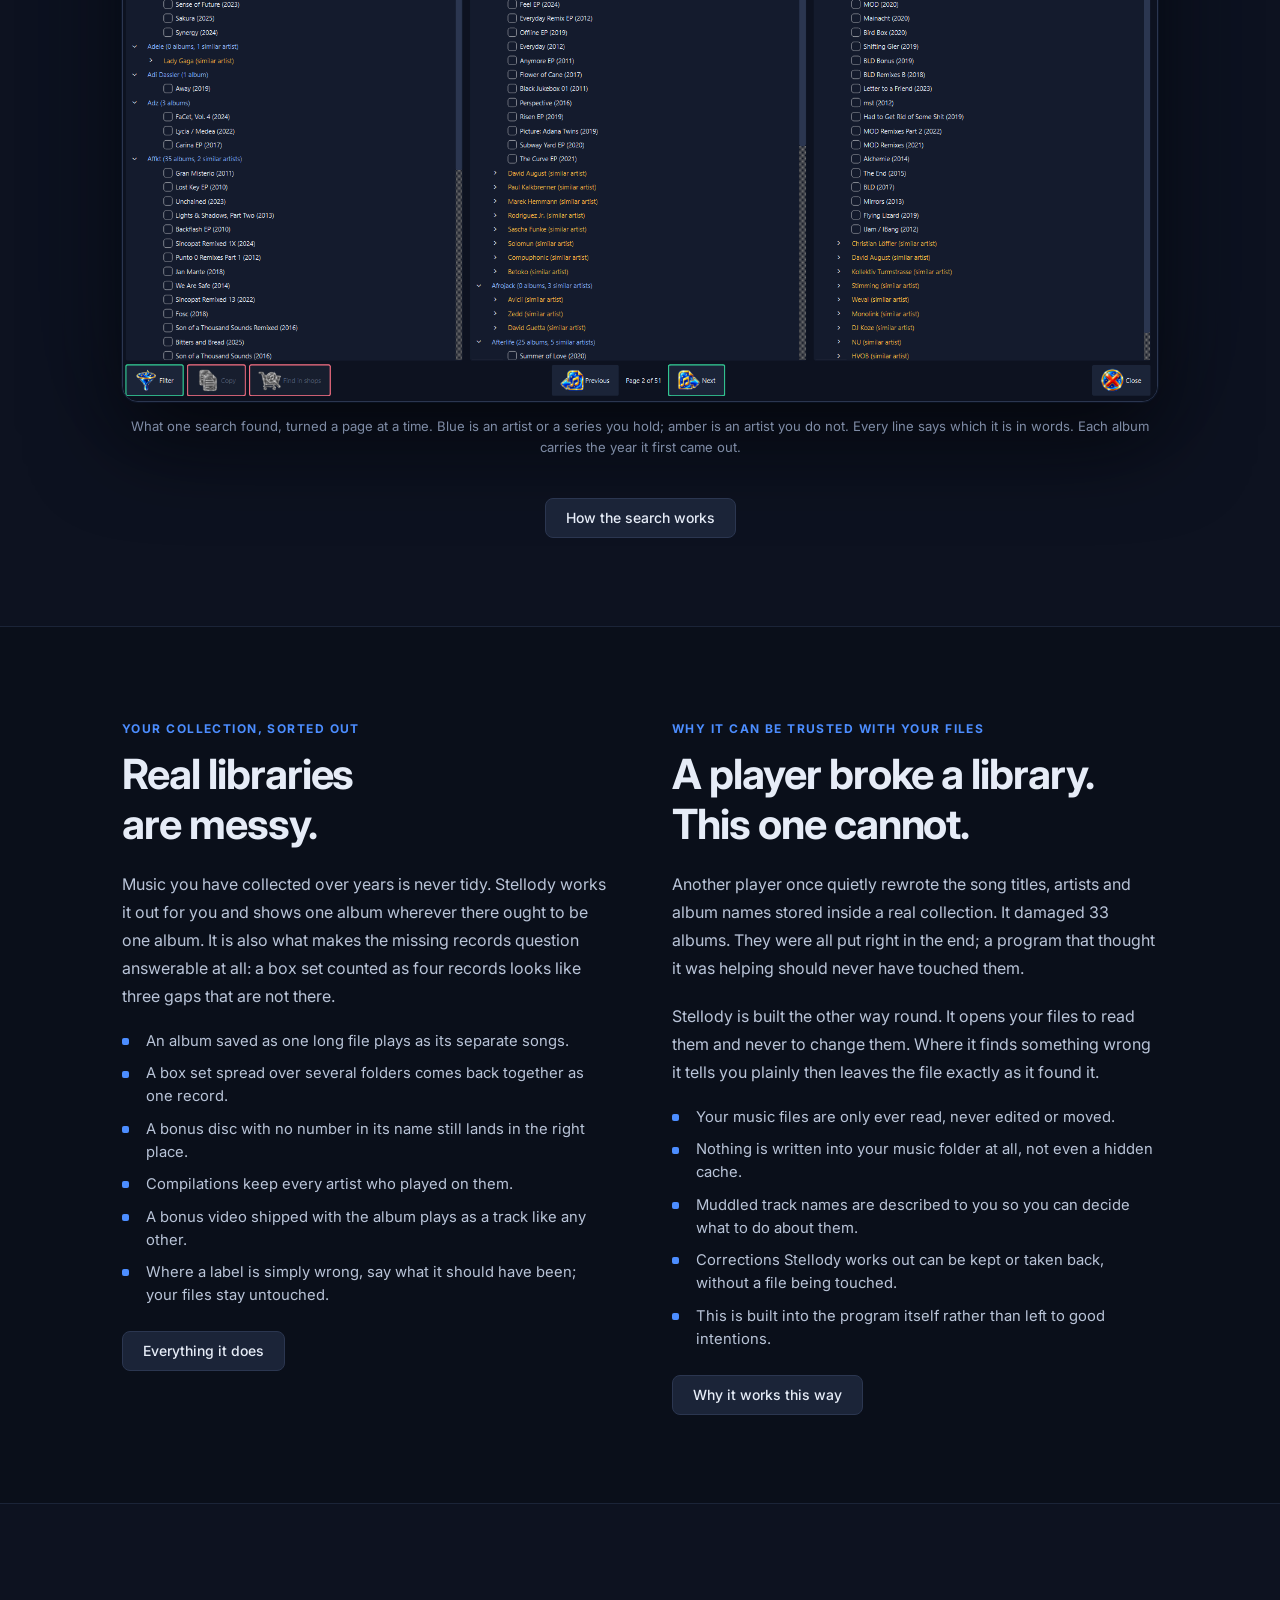
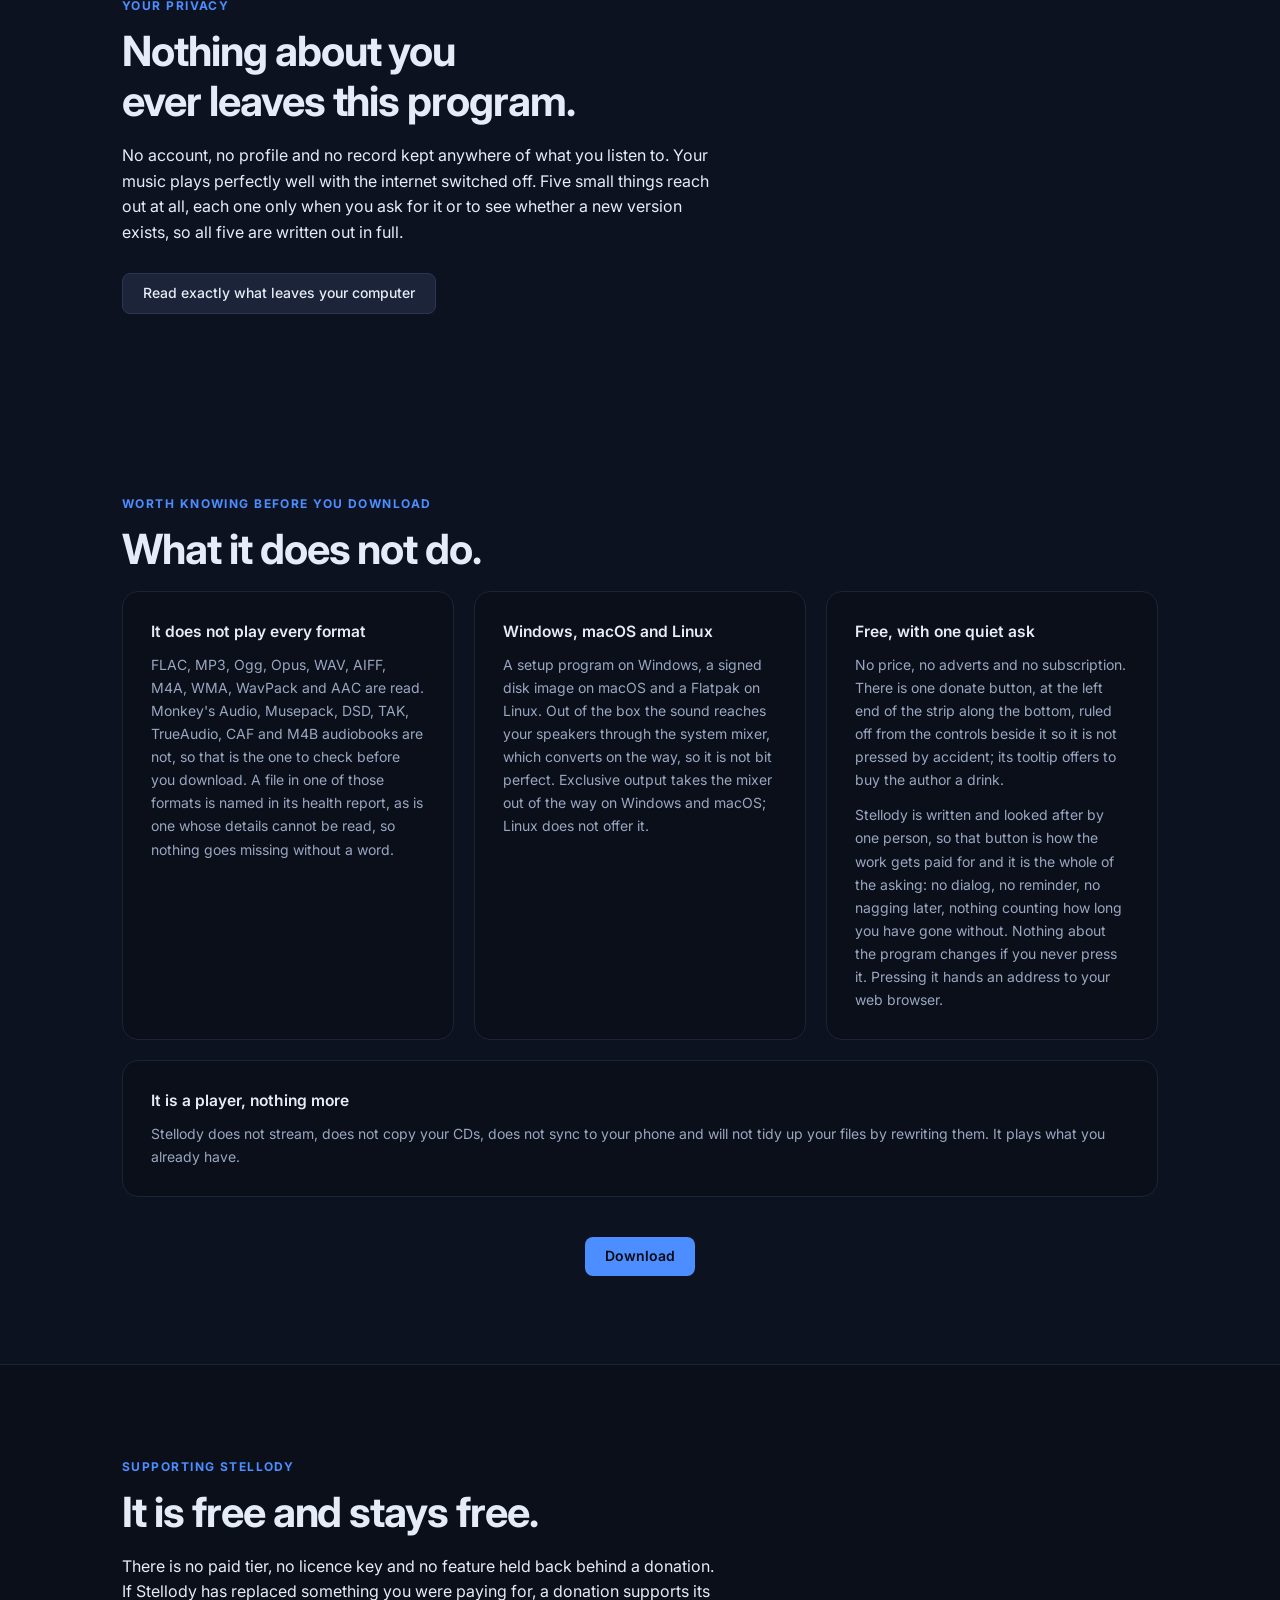
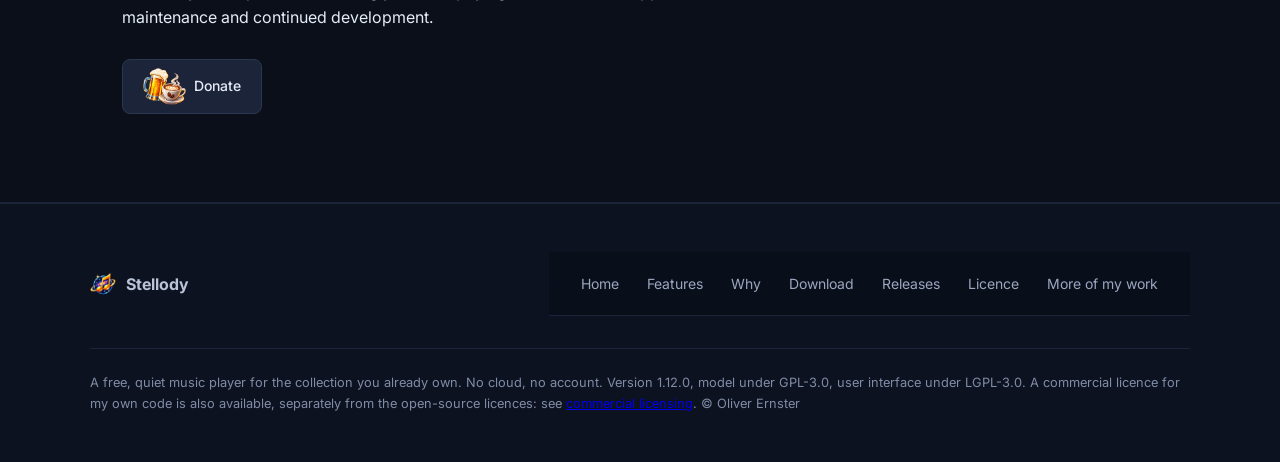
==== commit 545586e5: "Mirror the site from Stellody@31f59a8" ====
--- a/public/index.html
+++ b/public/index.html
@@ -58,7 +58,7 @@
   <link rel="preconnect" href="https://fonts.googleapis.com">
   <link rel="preconnect" href="https://fonts.gstatic.com" crossorigin>
   <link href="https://fonts.googleapis.com/css2?family=Inter:opsz,wght@14..32,300;14..32,400;14..32,500;14..32,600;14..32,700&family=JetBrains+Mono:wght@400;500&display=swap" rel="stylesheet">
-  <link rel="stylesheet" href="styles.css">
+  <link rel="stylesheet" href="styles.css?v=112b6fcf17">
 </head>
 <body>
 
@@ -154,7 +154,8 @@
       <p>MusicBrainz for what an artist released; ListenBrainz for which artists resemble another. Both
       answer without a key. What goes out is the artist names in the genres you ticked and the
       identifiers the catalogues give back (plus up to three of your album or track titles for a name
-      several artists share; with compilations included, their titles too), never your files and
+      several artists share; with other volumes of series included, the titles of your compilations
+      too), never your files and
       nothing about you.</p>
     </div>
     <div class="feat">
@@ -182,7 +183,7 @@
   <div class="shot" style="margin-top:2.5rem;">
     <img src="screenshots/discovered.png" width="1722" height="995" alt="The What the last discovery run found window, opened across a wide screen. A line at the top says the search looked in 57 genres and lists them; the next says the answer is filtered to Electronic, Drum n Bass, UK Garage, Deep House, Progressive House, Tech House, Techno and Trance, with nothing held back. Under it a key names the three kinds of row: an artist or a series you hold, drawn in blue, with albums from it you do not hold underneath; a similar artist you hold nothing by, drawn in amber, which fetches its albums when opened; every other line, which is an album title. A strip reads Open an amber artist to fetch its albums. The answer is dealt into three columns, among them Aaron Suiss with 2 albums, Adana Twins with 12 albums and 8 similar artists listed in amber beneath them; Acid Pauli has 18 albums and 10 similar artists. Every album has a tick box with the year it first came out beside its title. Nothing is ticked, so Copy and Find in shops are outlined in red and shut off. One row runs under the columns: Filter, Copy and Find in shops at the left, then Previous and Next with the words Page 2 of 51 between them, Next ringed in green, then Close at the right.">
   </div>
-  <p class="shot-caption">What one search found, turned a page at a time. Blue is an artist you hold; amber is one you do not. Every line says which it is in words. Each album carries the year it first came out.</p>
+  <p class="shot-caption">What one search found, turned a page at a time. Blue is an artist or a series you hold; amber is an artist you do not. Every line says which it is in words. Each album carries the year it first came out.</p>
 
   <p style="text-align:center;margin-top:2.5rem;">
     <a class="btn-secondary" href="discovery.html">How the search works</a>
@@ -327,7 +328,7 @@
     </div>
     <div class="footer-bottom">
       <p>A free, quiet music player for the collection you already own. No cloud, no account.
-      Version <!--VERSION-->1.11.0<!--/VERSION-->, model under GPL-3.0, user interface under LGPL-3.0.
+      Version <!--VERSION-->1.12.0<!--/VERSION-->, model under GPL-3.0, user interface under LGPL-3.0.
       A commercial licence for my own code is also available, separately from the open-source licences: see <a href="https://ernster.dev/commercial-licensing.html">commercial licensing</a>.
       &copy; Oliver Ernster</p>
     </div>
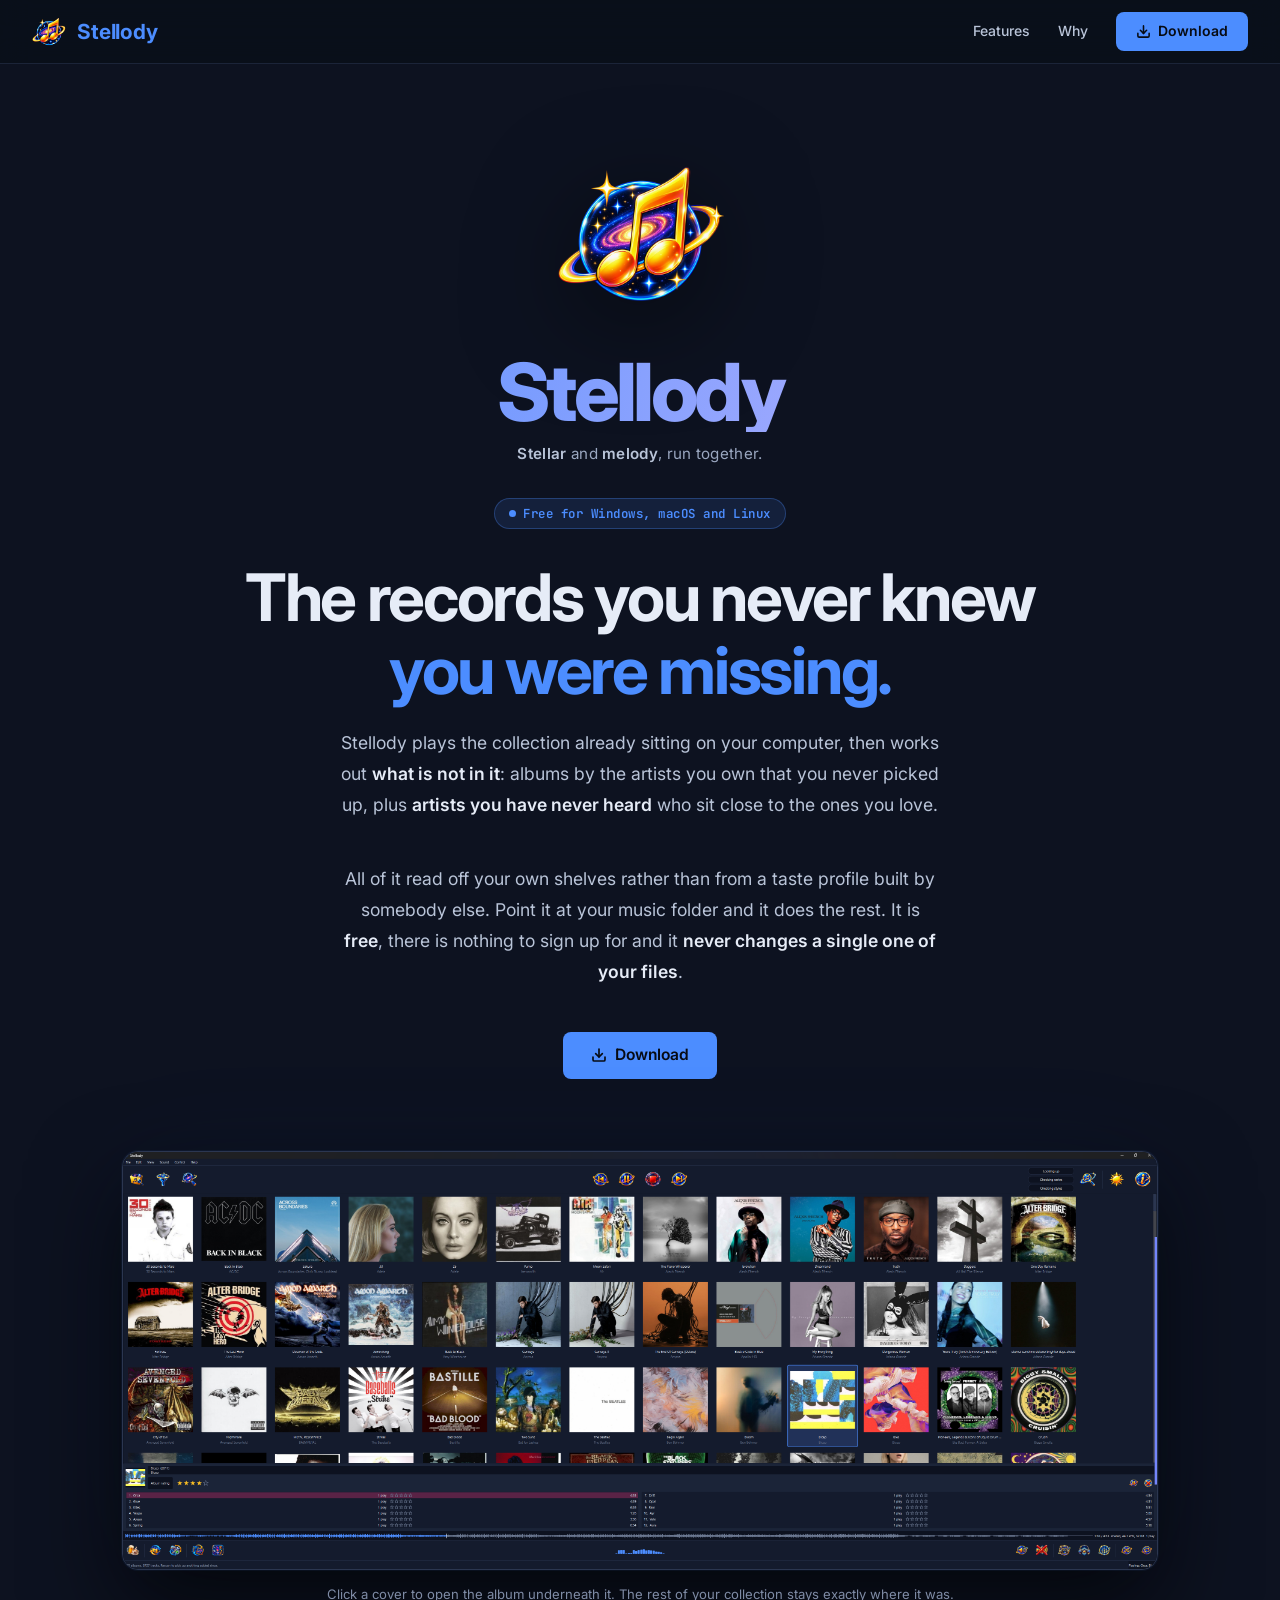
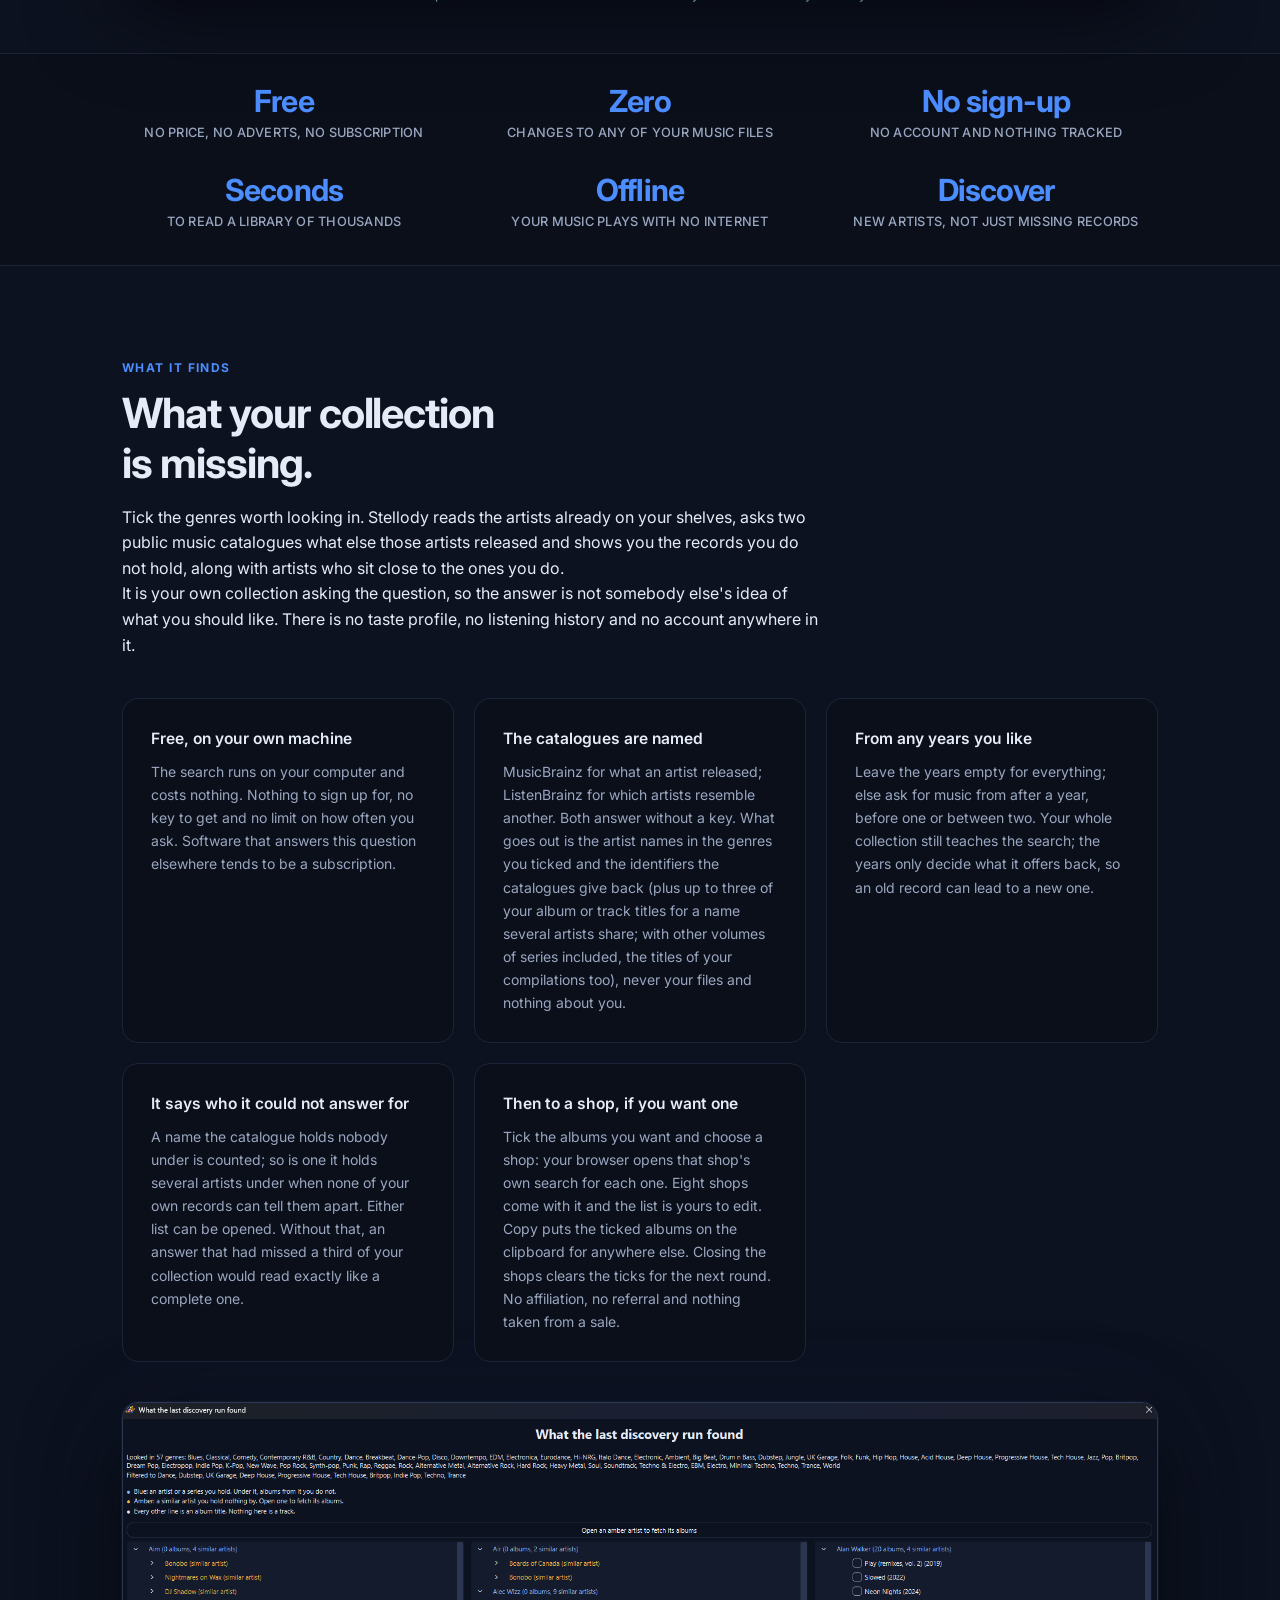
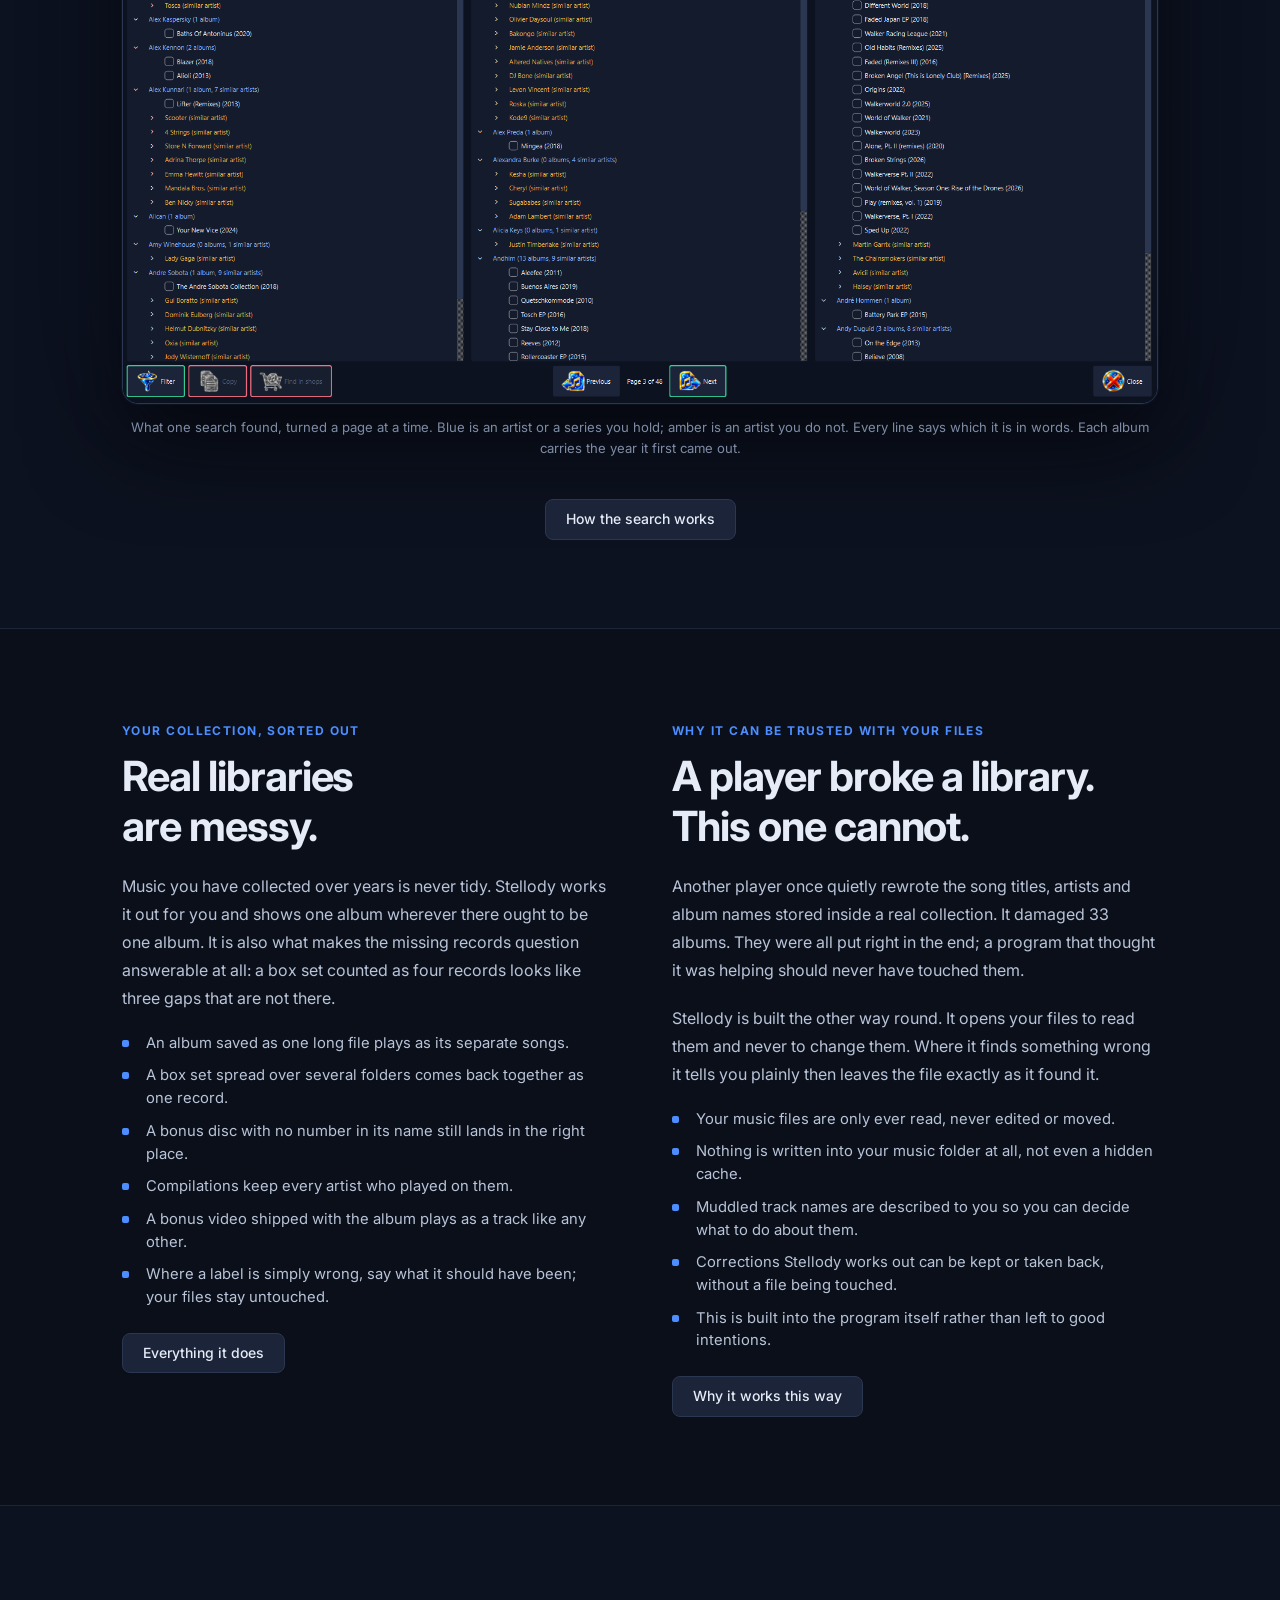
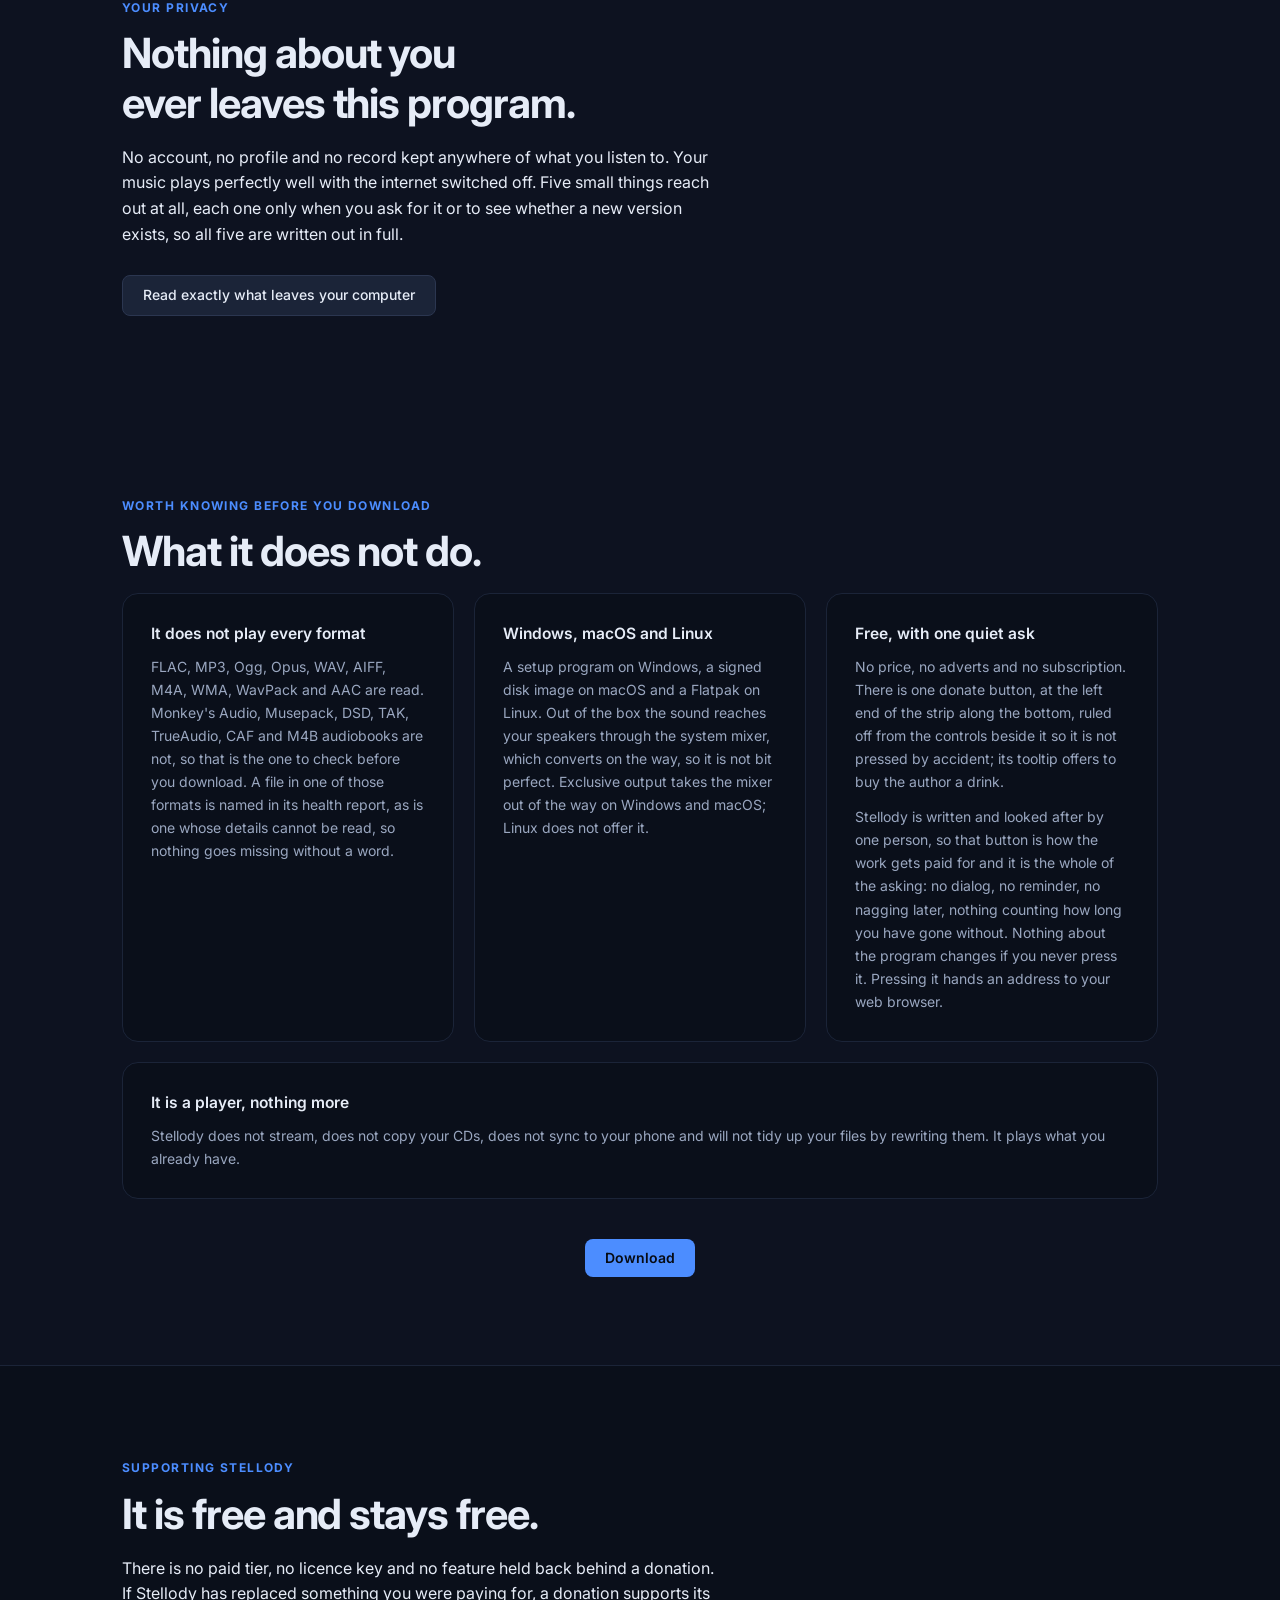
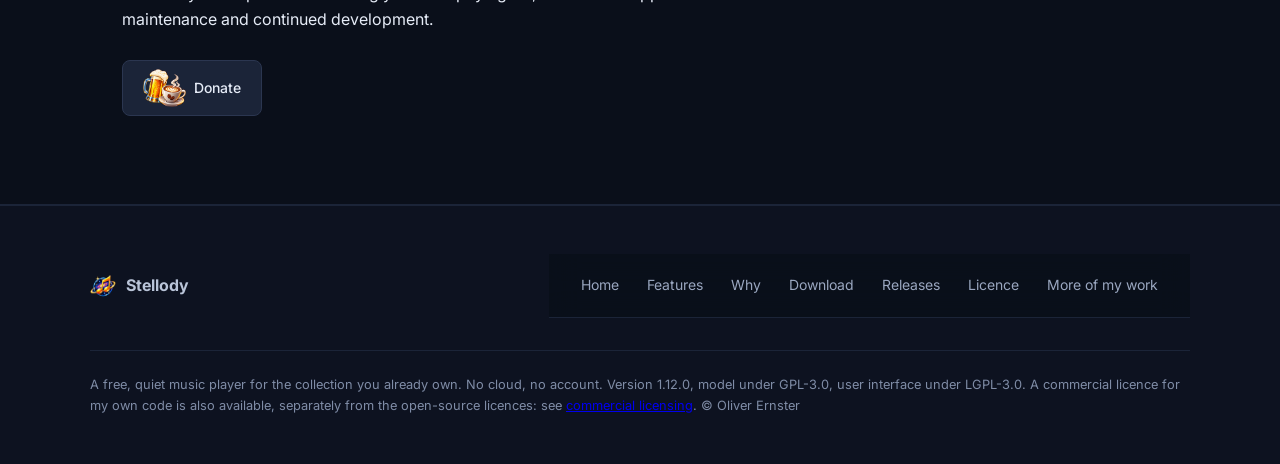
==== commit 0bfe615e: "Mirror the site from Stellody@fa34e0f" ====
--- a/public/index.html
+++ b/public/index.html
@@ -111,7 +111,7 @@
 
   <div class="hero-shot fade d4">
     <div class="shot">
-      <img src="screenshots/screenshot1.png" width="1720" height="696" alt="Stellody in its dark appearance, showing the collection as a grid of album sleeves. BT's Electronic Opus is picked out and opened in a pane beneath the grid: its cover, its title and its year above a five star album rating, then its fourteen tracks laid out in two columns, each track with a row of rating stars and a length beside it. Flaming June, the first track and the one playing, is marked on its row in the pane, while the foot of the window reads 613 albums, 8563 tracks at its left and Playing: Flaming June, BT at its right. The menu bar reads File, Edit, View, Sound, Control and Help. The play controls sit in the middle of the tray along the top, with the two discovery bars at rest to the right of them, each labelled with its stage and empty because no search is running; discovery, the appearance toggle and Help end the tray. The waveform of the playing track runs along the bottom with a line marking how far it has reached; beside it the time reads 1:19 of 4:18, then what the sound device took: shared, 44.1 kHz, 32 bit. The spectrum display sits in the middle of the strip below it. Volume, mute, the output device, exclusive output and the equalizer are grouped at its right end, then shuffle and repeat.">
+      <img src="screenshots/screenshot1.png" width="1720" height="695" alt="Stellody in its dark appearance, showing the collection as a grid of album sleeves. Bicep's album Bicep is picked out and opened in a pane beneath the grid: its cover, its title and its year above a four star album rating, then its twelve tracks laid out in two columns, each track with its play count, a row of rating stars and a length beside it. Orca, the first track and the one playing, is marked on its row in the pane, while the foot of the window reads 626 albums, 8727 tracks at its left and Playing: Orca, Bicep at its right. The menu bar reads File, Edit, View, Sound, Control and Help. The play controls sit in the middle of the tray along the top, with the three discovery bars at rest to the right of them, labelled Looking up, Checking series and Checking styles, each empty because no search is running; discovery, the appearance toggle and Help end the tray. The waveform of the playing track runs along the bottom with a line marking how far it has reached; beside it the time reads 1:30 of 4:33, then what the sound device took: shared, 44.1 kHz, 32 bit, then 1 play. The spectrum display sits in the middle of the strip below it. Volume, mute, the output device, exclusive output and the equalizer are grouped at its right end, then shuffle and repeat.">
     </div>
     <p class="shot-caption">Click a cover to open the album underneath it. The rest of your collection stays exactly where it was.</p>
   </div>
@@ -181,7 +181,7 @@
   </div>
 
   <div class="shot" style="margin-top:2.5rem;">
-    <img src="screenshots/discovered.png" width="1722" height="995" alt="The What the last discovery run found window, opened across a wide screen. A line at the top says the search looked in 57 genres and lists them; the next says the answer is filtered to Electronic, Drum n Bass, UK Garage, Deep House, Progressive House, Tech House, Techno and Trance, with nothing held back. Under it a key names the three kinds of row: an artist or a series you hold, drawn in blue, with albums from it you do not hold underneath; a similar artist you hold nothing by, drawn in amber, which fetches its albums when opened; every other line, which is an album title. A strip reads Open an amber artist to fetch its albums. The answer is dealt into three columns, among them Aaron Suiss with 2 albums, Adana Twins with 12 albums and 8 similar artists listed in amber beneath them; Acid Pauli has 18 albums and 10 similar artists. Every album has a tick box with the year it first came out beside its title. Nothing is ticked, so Copy and Find in shops are outlined in red and shut off. One row runs under the columns: Filter, Copy and Find in shops at the left, then Previous and Next with the words Page 2 of 51 between them, Next ringed in green, then Close at the right.">
+    <img src="screenshots/discovered.png" width="1722" height="999" alt="The What the last discovery run found window, opened across a wide screen. A line at the top says the search looked in 57 genres and lists them; the next says the answer is filtered to Dance, Dubstep, UK Garage, Deep House, Progressive House, Tech House, Britpop, Indie Pop, Techno and Trance. Under it a key names the three kinds of row: an artist or a series you hold, drawn in blue, with albums from it you do not hold underneath; a similar artist you hold nothing by, drawn in amber, which fetches its albums when opened; every other line, which is an album title. A strip reads Open an amber artist to fetch its albums. The answer is dealt into three columns, among them Aim with 4 similar artists listed in amber beneath it; Alex Kunnari with 1 album and 7 similar artists; Alan Walker with 20 albums and 4 similar artists. Every album has a tick box with the year it first came out beside its title. Nothing is ticked, so Copy and Find in shops are outlined in red and shut off. One row runs under the columns: Filter, Copy and Find in shops at the left, then Previous and Next with the words Page 3 of 48 between them, Next ringed in green, then Close at the right.">
   </div>
   <p class="shot-caption">What one search found, turned a page at a time. Blue is an artist or a series you hold; amber is an artist you do not. Every line says which it is in words. Each album carries the year it first came out.</p>
 
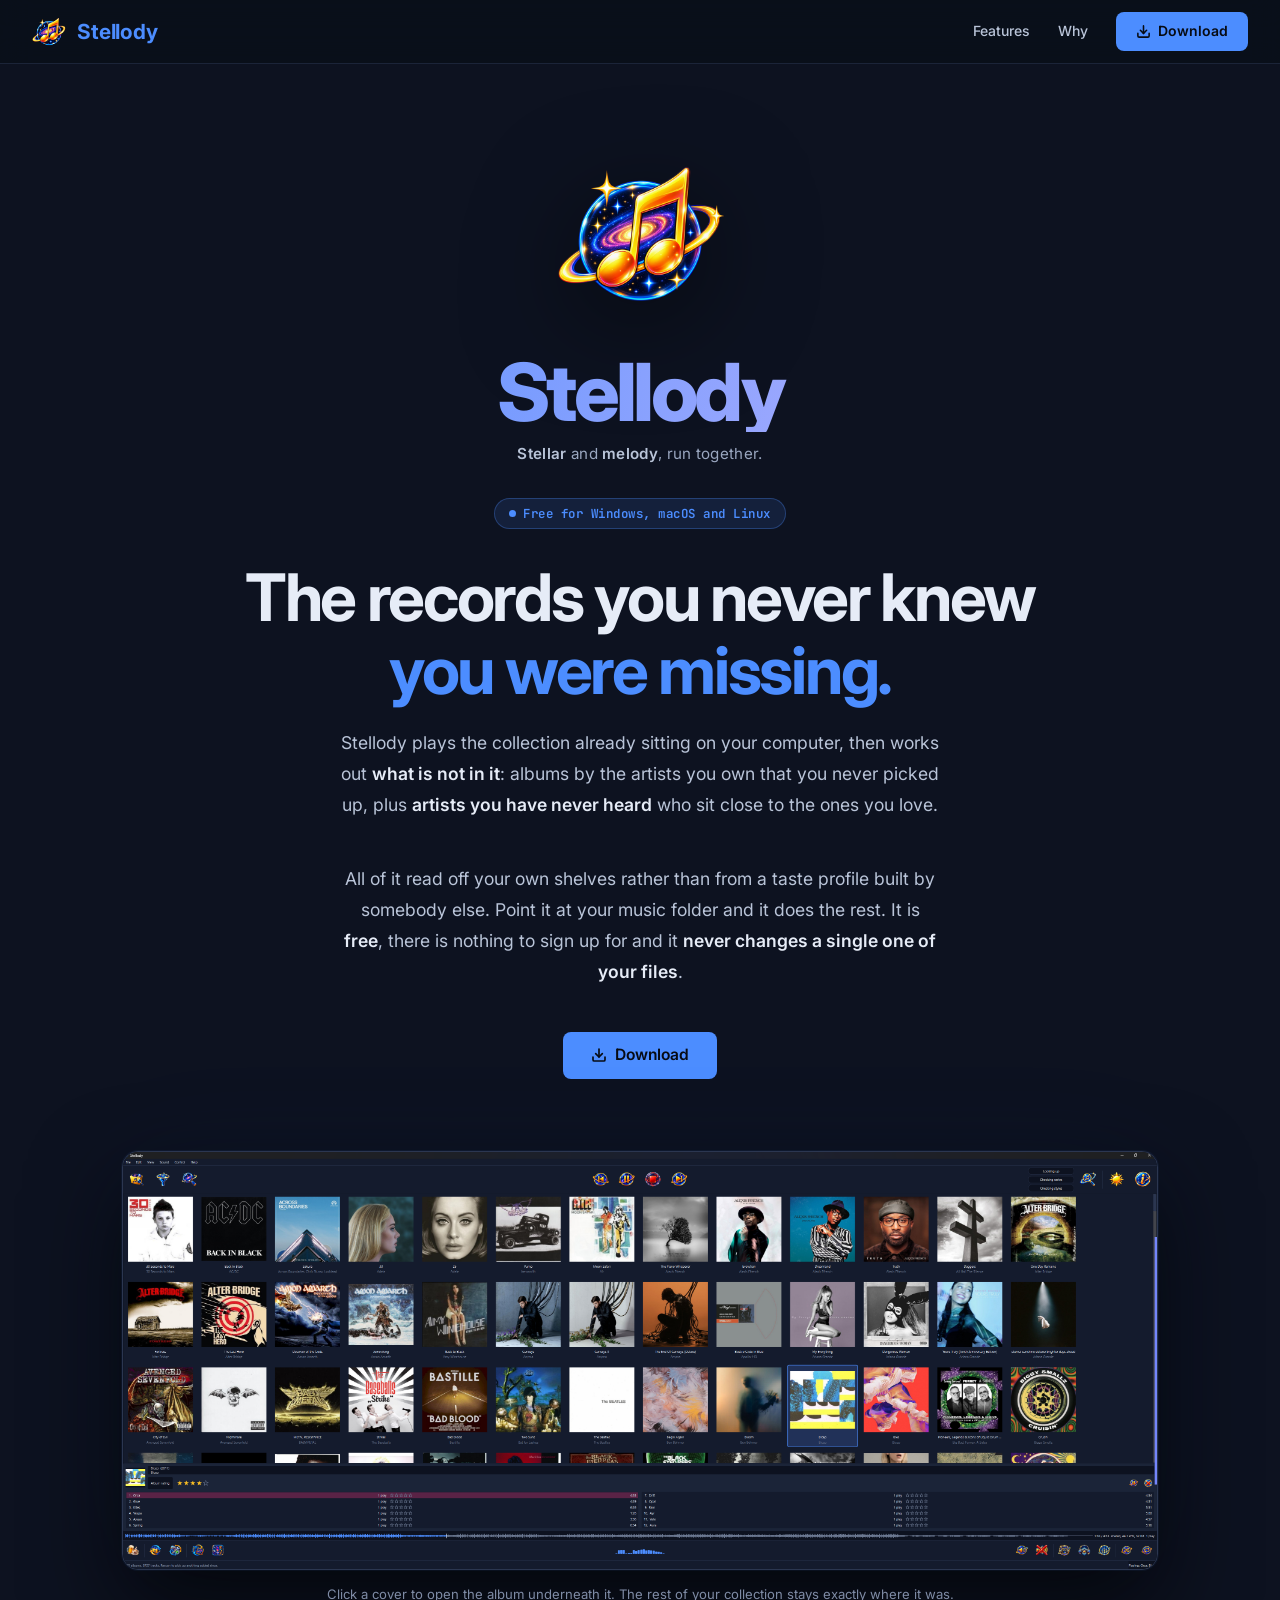
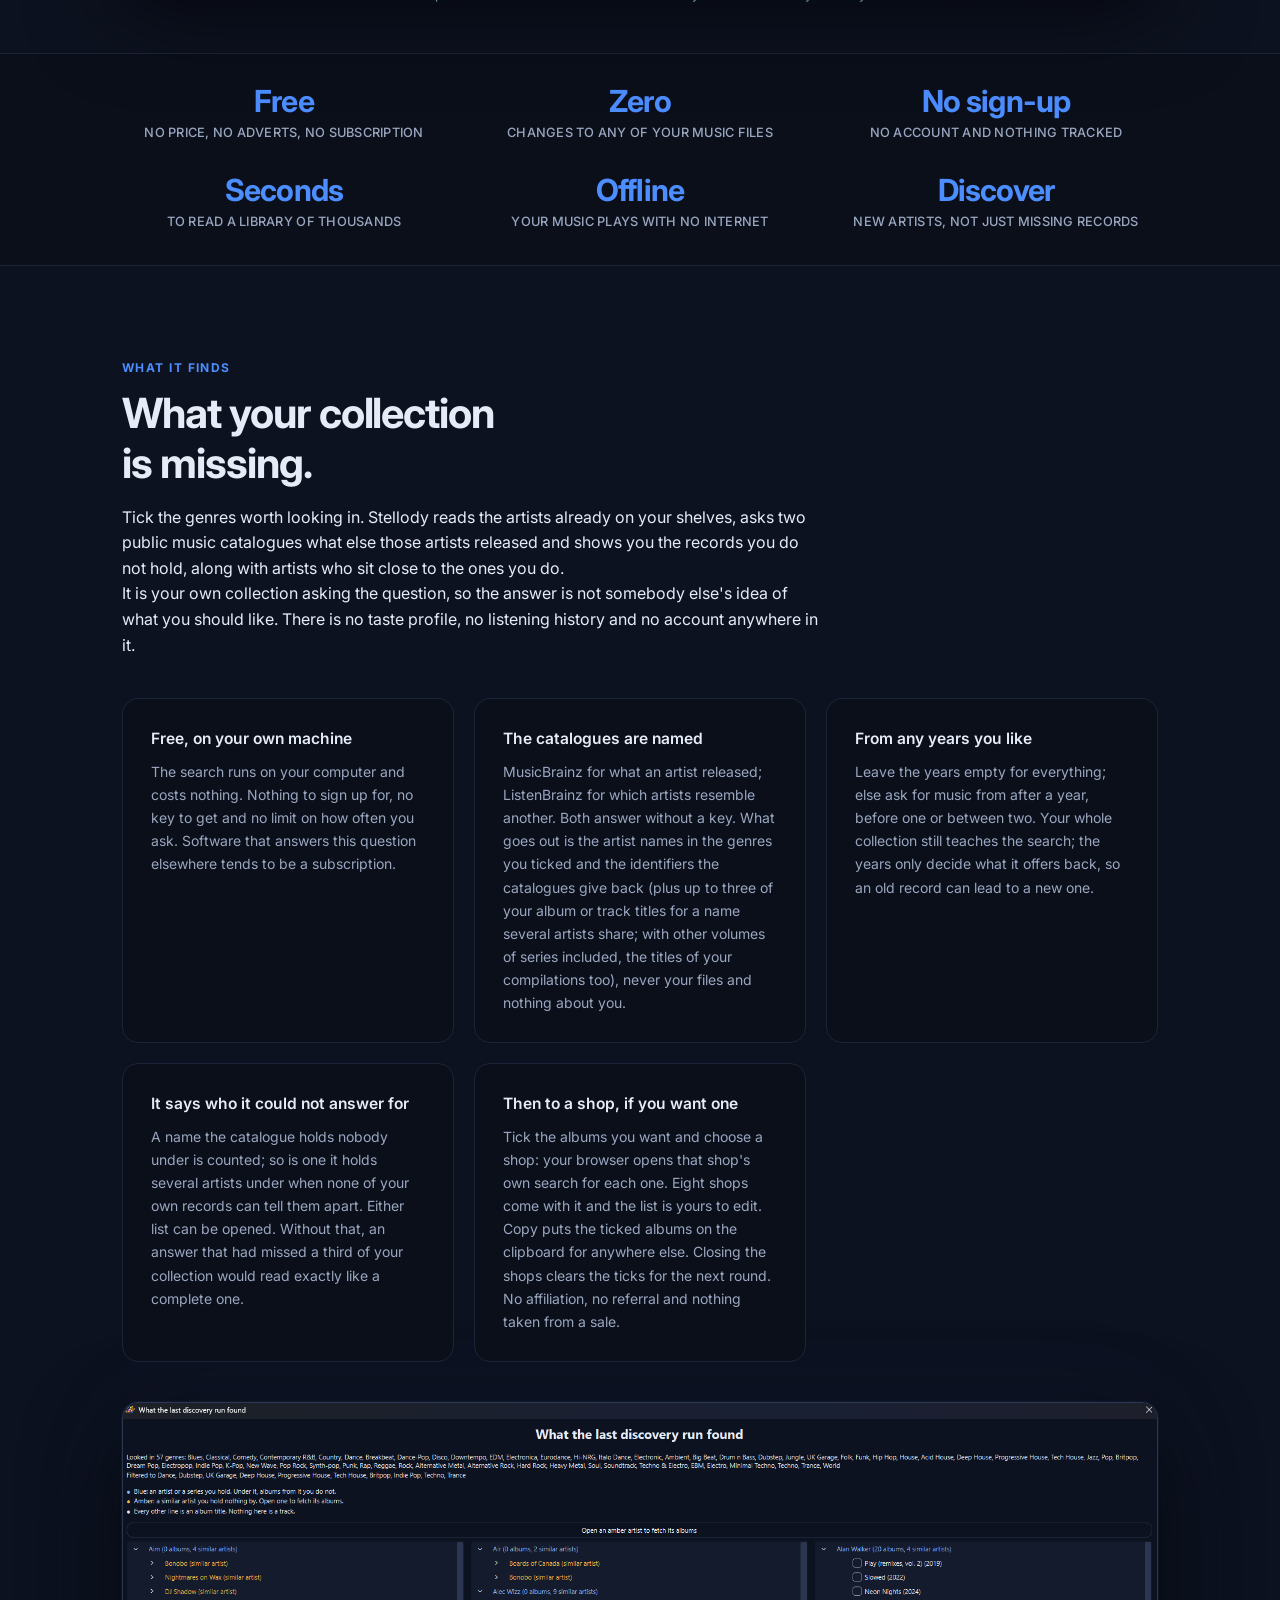
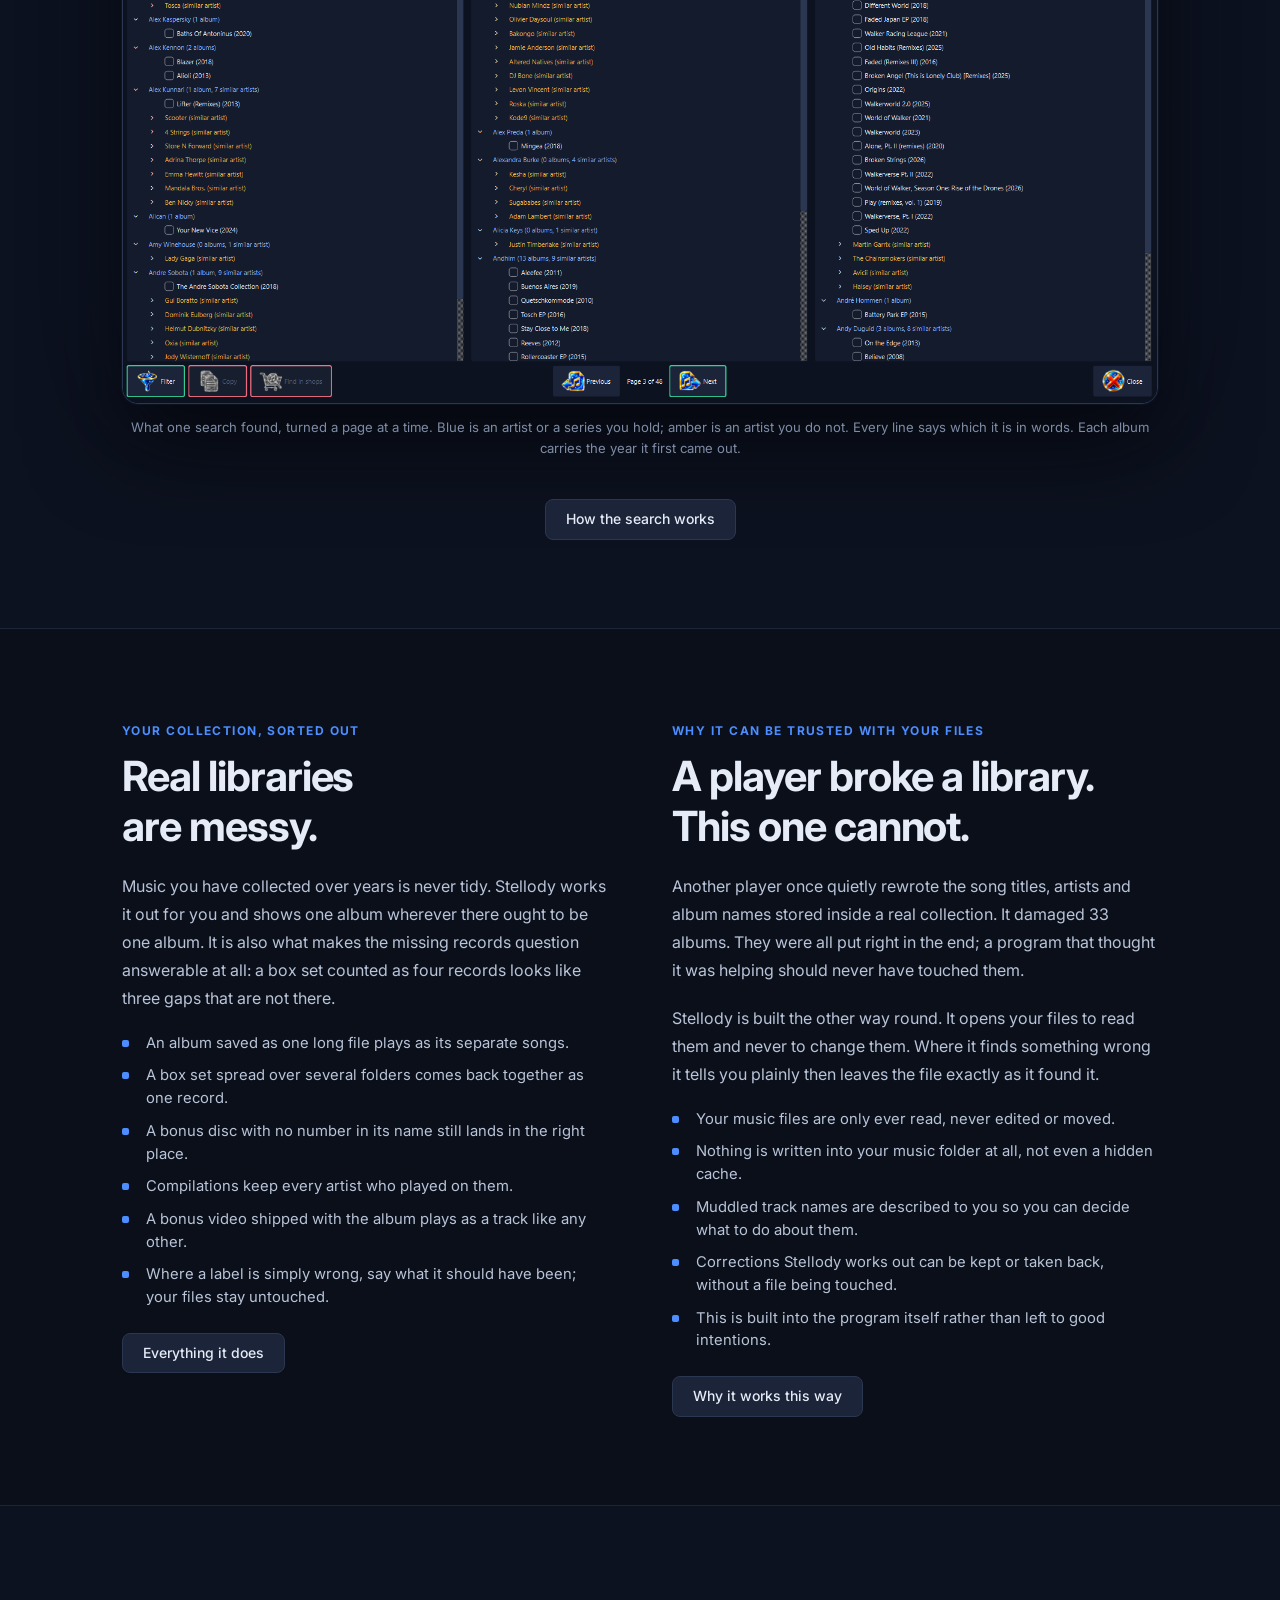
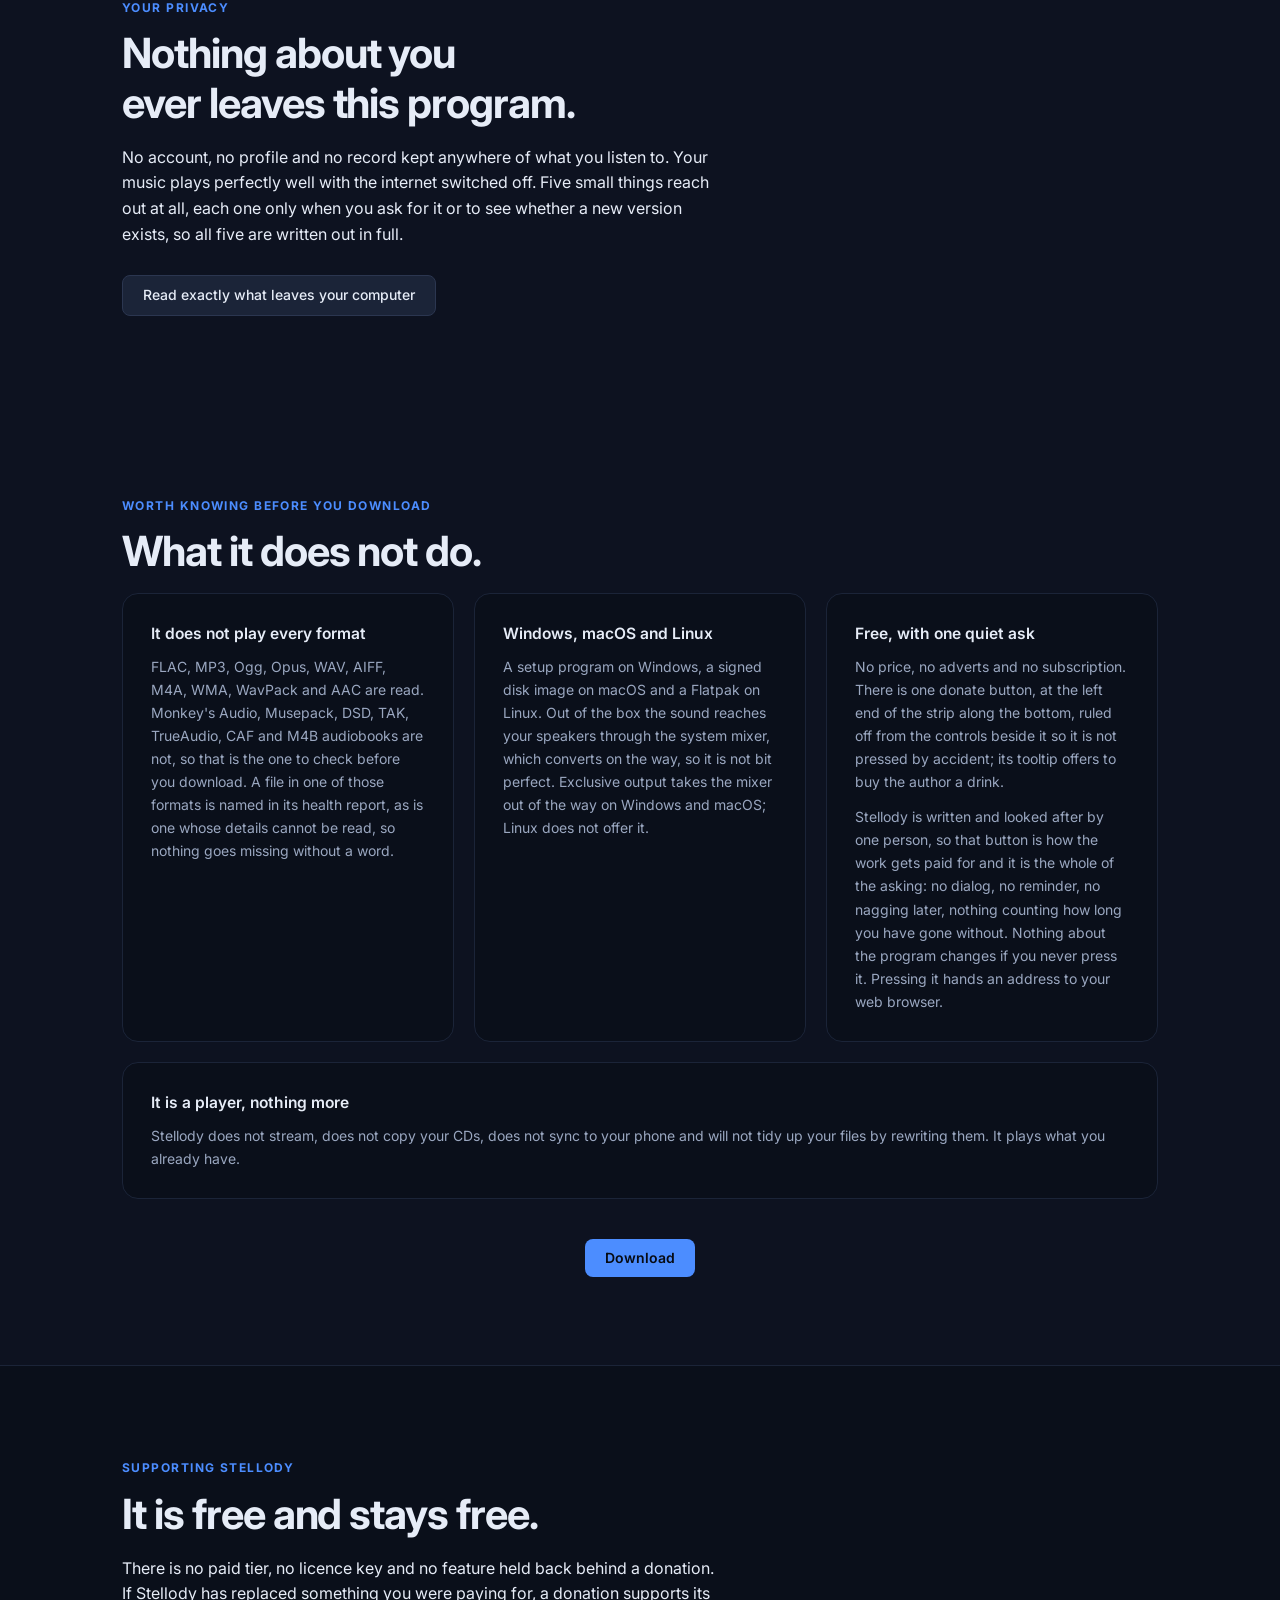
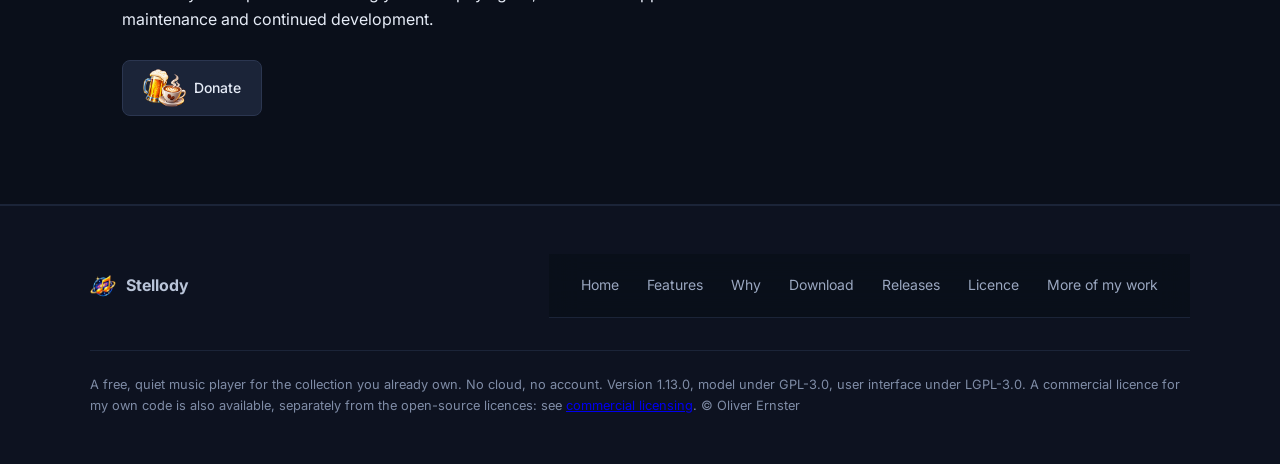
==== commit 099de5b5: "Mirror the site from Stellody@3cae0b6" ====
--- a/public/index.html
+++ b/public/index.html
@@ -328,7 +328,7 @@
     </div>
     <div class="footer-bottom">
       <p>A free, quiet music player for the collection you already own. No cloud, no account.
-      Version <!--VERSION-->1.12.0<!--/VERSION-->, model under GPL-3.0, user interface under LGPL-3.0.
+      Version <!--VERSION-->1.13.0<!--/VERSION-->, model under GPL-3.0, user interface under LGPL-3.0.
       A commercial licence for my own code is also available, separately from the open-source licences: see <a href="https://ernster.dev/commercial-licensing.html">commercial licensing</a>.
       &copy; Oliver Ernster</p>
     </div>
